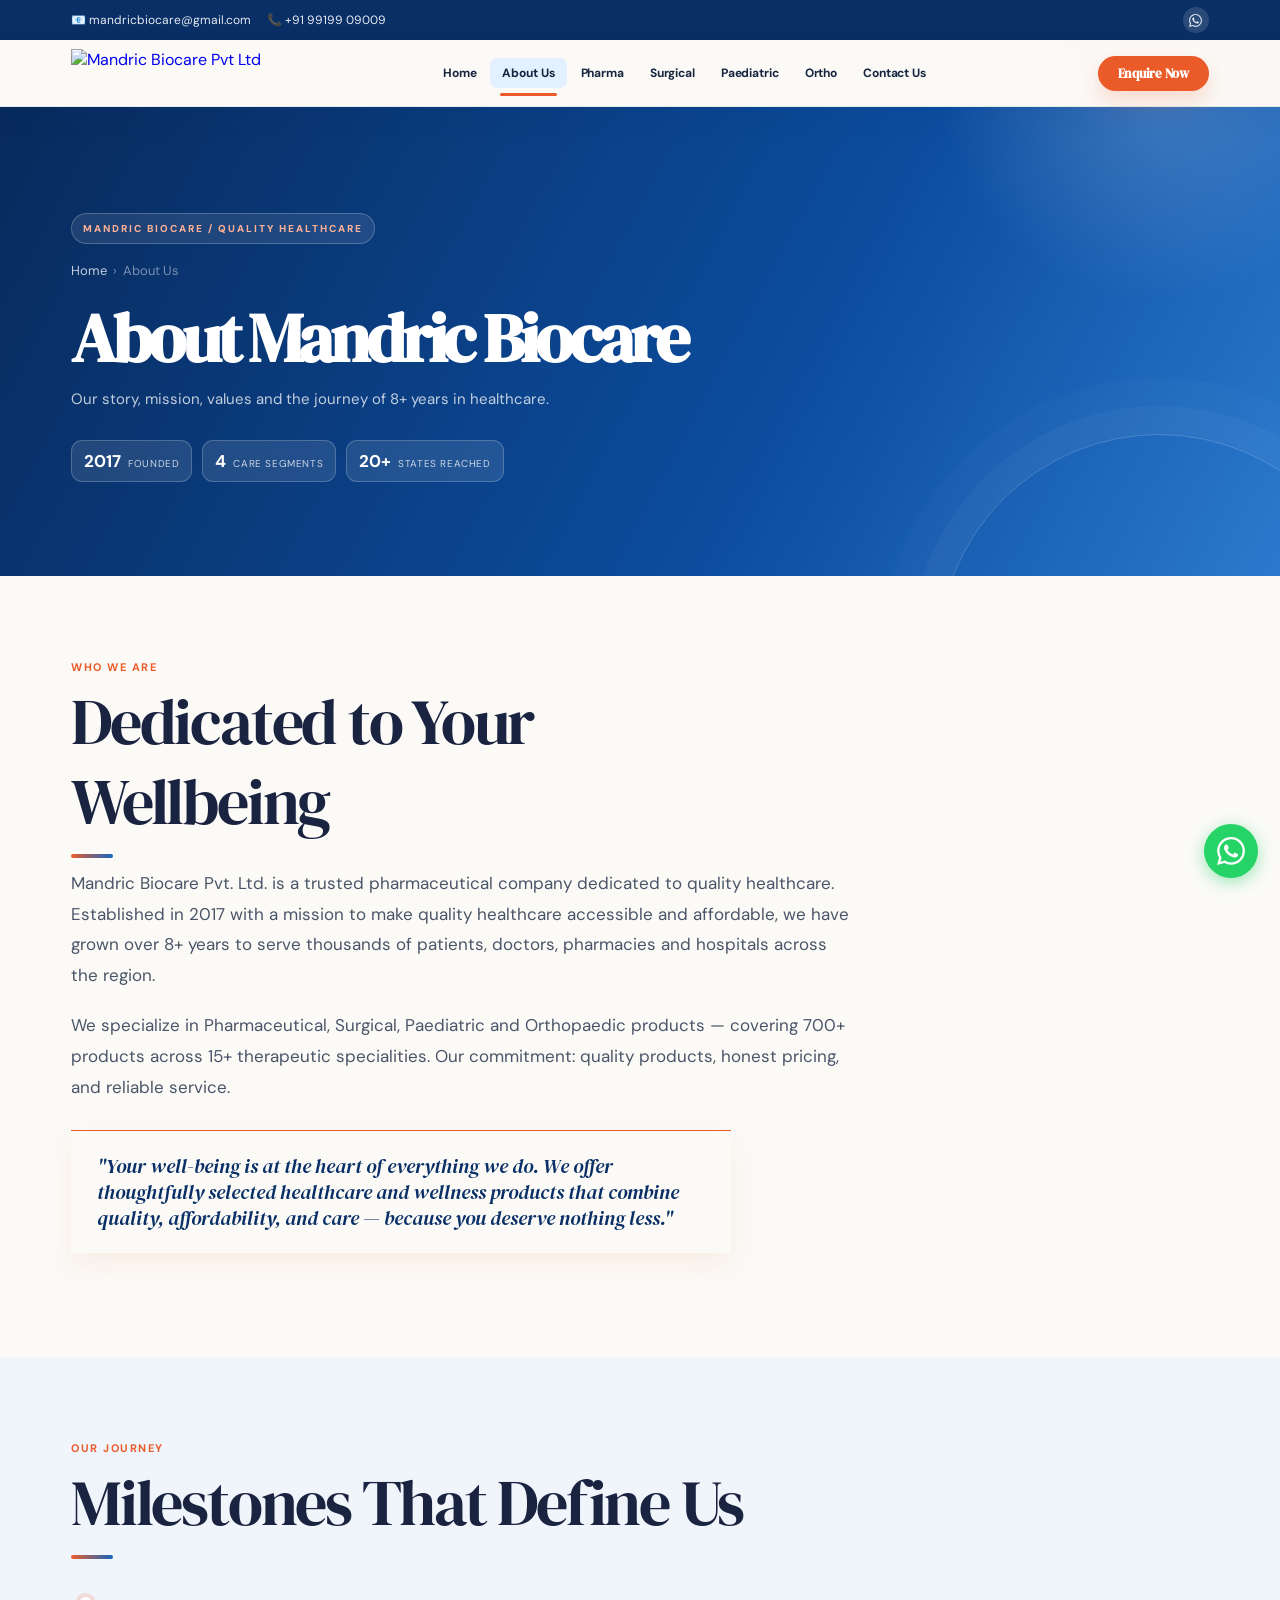
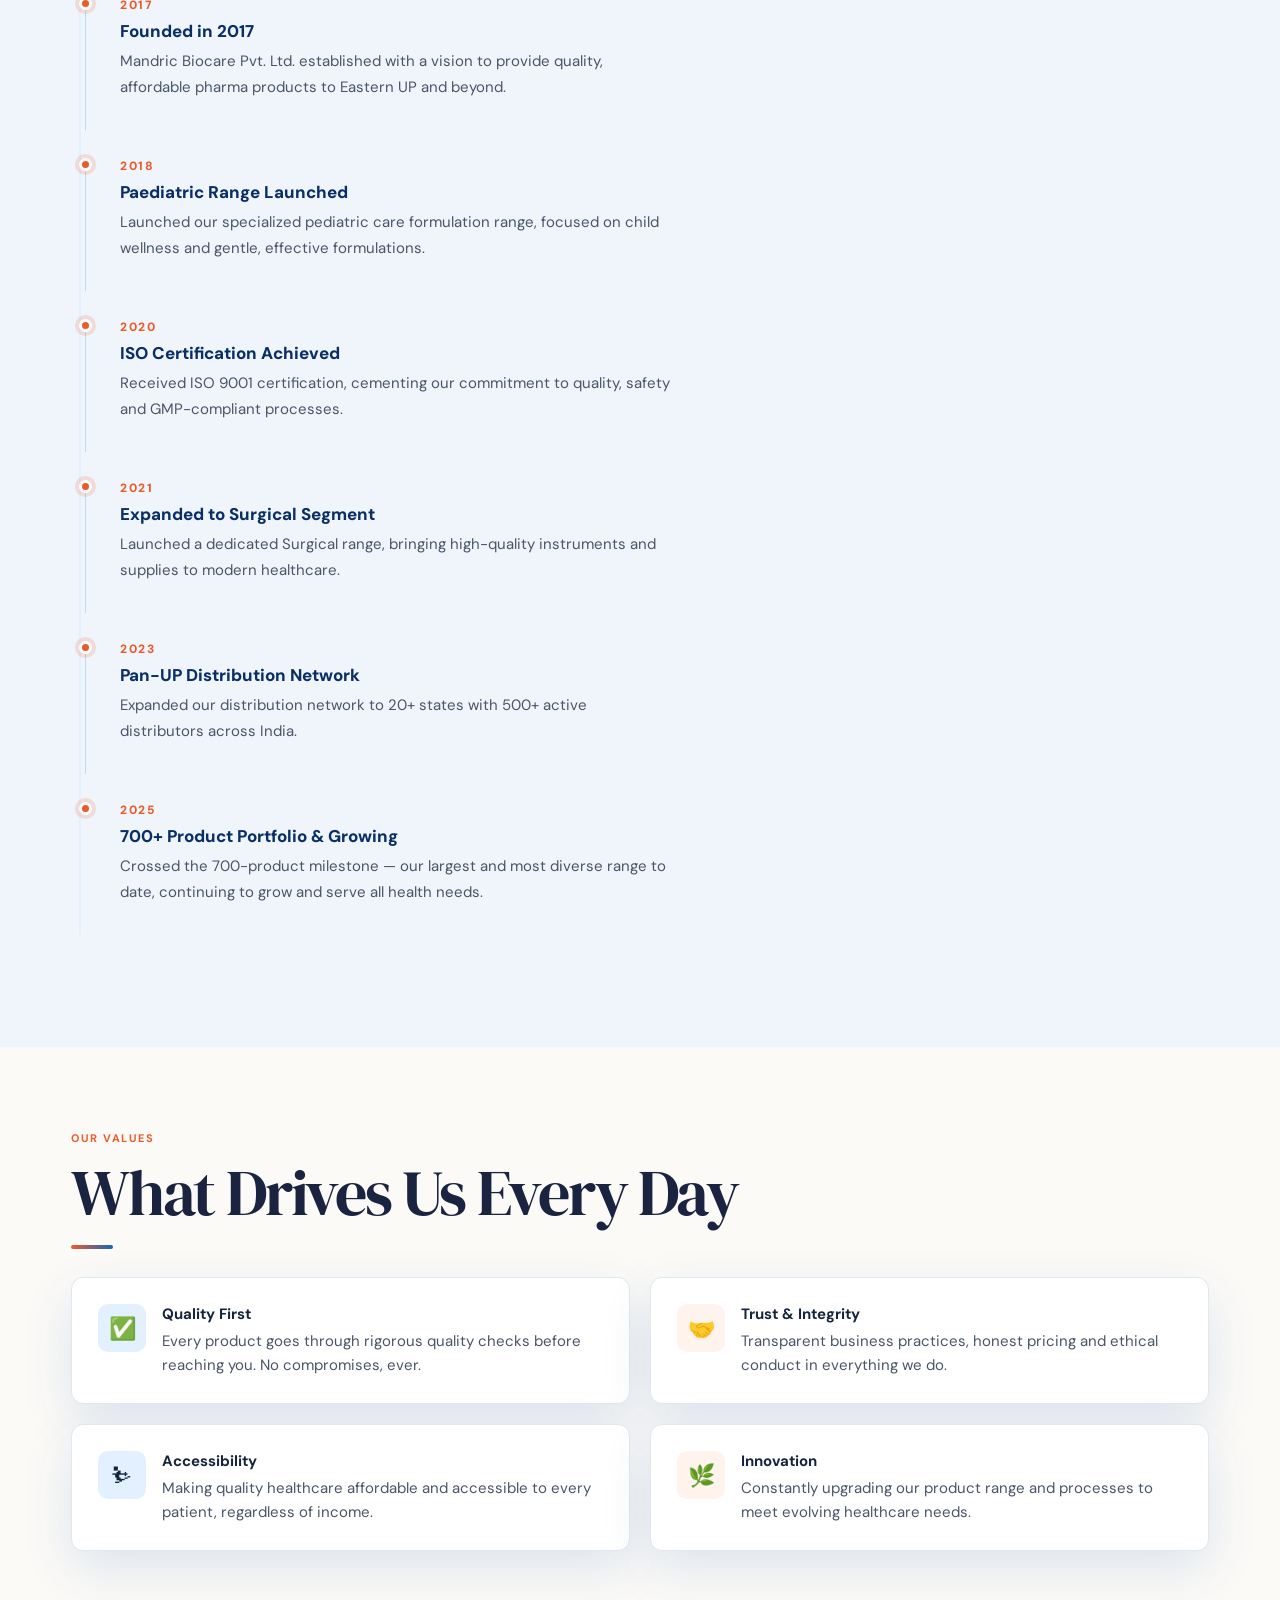
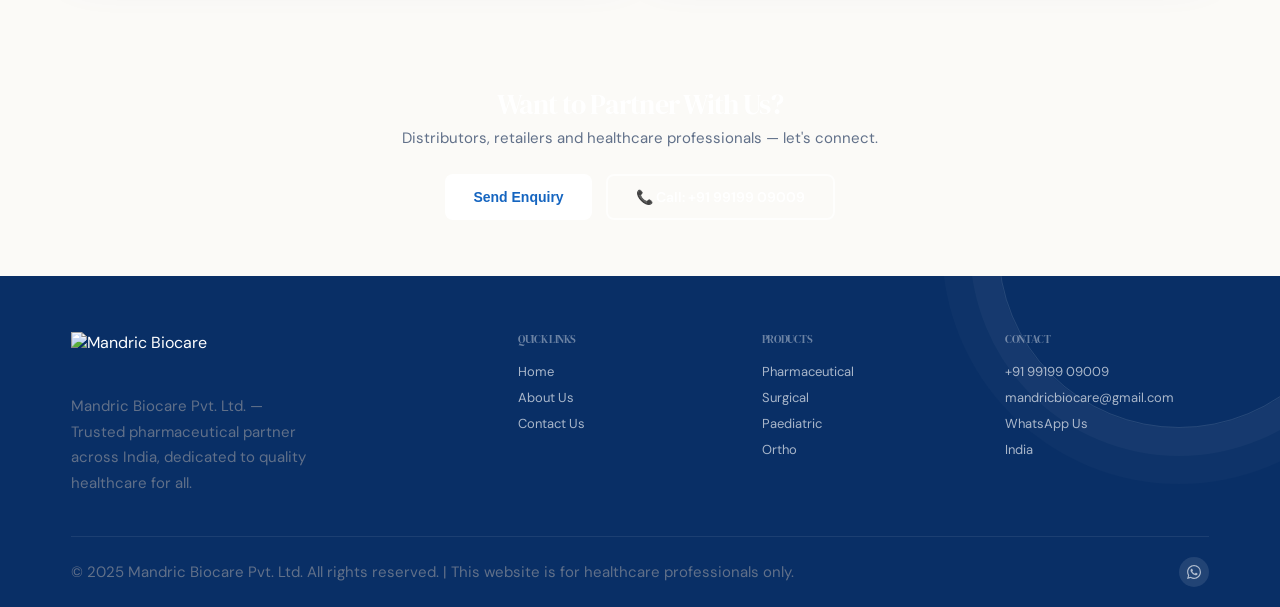
==== about.html @ 24db76cc "Make marquee loop infinitely" ====
<!DOCTYPE html>

<html lang="en">
<head>
<meta charset="utf-8"/>
<meta content="width=device-width, initial-scale=1" name="viewport"/>
<meta content="About Mandric Biocare Pvt. Ltd. - Our story, mission, values and 8+ years of healthcare excellence across India." name="description"/>
<meta content="Mandric Biocare, Mandric Biocare Pvt. Ltd., pharmaceutical company India, WHO-GMP certified pharma, surgical instruments, pediatric medicines, orthopedics products, healthcare products India, wholesale medicines, ISO certified pharma" name="keywords"/>
<meta content="index, follow" name="robots"/>
<link href="https://devzenith04.github.io/MANDRIC-BIOCARE/about.html" rel="canonical"/>
<!-- Open Graph / Facebook -->
<meta content="website" property="og:type"/>
<meta content="https://devzenith04.github.io/MANDRIC-BIOCARE/about.html" property="og:url"/>
<meta content="About Us | Mandric Biocare Pvt. Ltd." property="og:title"/>
<meta content="About Mandric Biocare Pvt. Ltd. - Our story, mission, values and 8+ years of healthcare excellence across India." property="og:description"/>
<meta content="https://devzenith04.github.io/MANDRIC-BIOCARE/logo.png" property="og:image"/>
<!-- Twitter -->
<meta content="summary_large_image" property="twitter:card"/>
<meta content="https://devzenith04.github.io/MANDRIC-BIOCARE/about.html" property="twitter:url"/>
<meta content="About Us | Mandric Biocare Pvt. Ltd." property="twitter:title"/>
<meta content="About Mandric Biocare Pvt. Ltd. - Our story, mission, values and 8+ years of healthcare excellence across India." property="twitter:description"/>
<meta content="https://devzenith04.github.io/MANDRIC-BIOCARE/logo.png" property="twitter:image"/>
<title>About Us | Mandric Biocare Pvt. Ltd.</title>
<link href="https://fonts.googleapis.com" rel="preconnect"/>
<link href="https://fonts.googleapis.com/css2?family=DM+Sans:wght@400;500;600;700&amp;family=DM+Serif+Display&amp;display=swap" rel="stylesheet"/>
<link href="styles.css?v=marquee-infinite-v5" rel="stylesheet"/>
</head>
<body class="premium-page page-about visual-language-v3"><div aria-hidden="true" class="visual-ambient"></div>
<!-- WhatsApp Float -->
<a aria-label="WhatsApp" class="whatsapp-btn" href="https://wa.me/919919909009" target="_blank">
<svg viewbox="0 0 24 24">
<path d="M17.472 14.382c-.297-.149-1.758-.867-2.03-.967-.273-.099-.471-.148-.67.15-.197.297-.767.966-.94 1.164-.173.199-.347.223-.644.075-.297-.15-1.255-.463-2.39-1.475-.883-.788-1.48-1.761-1.653-2.059-.173-.297-.018-.458.13-.606.134-.133.298-.347.446-.52.149-.174.198-.298.298-.497.099-.198.05-.371-.025-.52-.075-.149-.669-1.612-.916-2.207-.242-.579-.487-.5-.669-.51-.173-.008-.371-.01-.57-.01-.198 0-.52.074-.792.372-.272.297-1.04 1.016-1.04 2.479 0 1.462 1.065 2.875 1.213 3.074.149.198 2.096 3.2 5.077 4.487.709.306 1.262.489 1.694.625.712.227 1.36.195 1.871.118.571-.085 1.758-.719 2.006-1.413.248-.694.248-1.289.173-1.413-.074-.124-.272-.198-.57-.347m-5.421 7.403h-.004a9.87 9.87 0 01-5.031-1.378l-.361-.214-3.741.982.998-3.648-.235-.374a9.86 9.86 0 01-1.51-5.26c.001-5.45 4.436-9.884 9.888-9.884 2.64 0 5.122 1.03 6.988 2.898a9.825 9.825 0 012.893 6.994c-.003 5.45-4.437 9.884-9.885 9.884m8.413-18.297A11.815 11.815 0 0012.05 0C5.495 0 .16 5.335.157 11.892c0 2.096.547 4.142 1.588 5.945L.057 24l6.305-1.654a11.882 11.882 0 005.683 1.448h.005c6.554 0 11.89-5.335 11.893-11.893a11.821 11.821 0 00-3.48-8.413z"></path>
</svg>
</a>
<!-- MODAL -->
<div aria-describedby="modalDescription" aria-labelledby="modalTitle" aria-modal="true" class="modal-overlay" id="enquiryModal" role="dialog">
<div class="modal modal-v4">
<button aria-label="Close product enquiry" class="modal-close" onclick="closeModal()" type="button">✕</button>
<div class="modal-split">
<section aria-label="Product preview" class="modal-showcase">
<div class="modal-showcase-top"><span>MANDRIC BIOCARE</span></div>
<div class="modal-showcase-art"><div class="showcase-grid"></div><div class="modal-showcase-image" id="modalShowcaseImage"></div></div>
<div class="modal-showcase-bottom"><span class="showcase-kicker">QUALITY HEALTHCARE</span><h3 id="modalShowcaseTitle">Product enquiry</h3><p id="modalShowcaseCategory">Start with a product and let’s find the right next step together.</p><div class="showcase-signature"><span>Mandric Biocare Pvt. Ltd.</span><span>Est. 2017</span></div></div>
</section>
<section class="modal-panel">
<div class="modal-panel-head"><span class="modal-panel-kicker">PRODUCT ENQUIRY</span><h2 id="modalTitle">Let’s talk about better care.</h2><p id="modalDescription">Share a few details and our team will help you with availability, supply, and the next step.</p></div>
<div id="modalBadge"></div>
<div id="enquiryForm">
<div class="form-row">
<div class="form-group"><label>Full Name *</label><input id="eq-name" placeholder="Your name" type="text"/></div>
<div class="form-group"><label>Phone *</label><input id="eq-phone" placeholder="+91 99199 09009" type="tel"/></div>
</div>
<div class="form-group"><label>Email</label><input id="eq-email" placeholder="you@email.com" type="email"/></div>
<div class="form-group"><label>Enquiry Type *</label>
<select id="eq-type">
<option value="">-- Select type --</option>
<option>Retailer</option><option>Wholesaler</option><option>Doctor</option>
<option>Hospital / Clinic</option><option>Customer</option><option>Distributor</option><option>Other</option>
</select>
</div>
<div class="form-group"><label>Message</label><textarea id="eq-msg" placeholder="Tell us about your requirement..."></textarea></div>
<button class="btn btn-blue" onclick="submitEnquiry()" style="width:100%;justify-content:center;padding:13px;">Send Enquiry →</button>
</div>
<div class="success-msg" id="successMsg">
<div class="si">✅</div>
<h3>Enquiry Sent Successfully!</h3>
<p>Thank you! Our team will contact you within 24 hours.</p>
</div>
</section>
</div>
</div>
</div>
<!-- TOPBAR -->
<div class="topbar">
<div class="container">
<div class="topbar-left">
<span>📧 <a href="mailto:mandricbiocare@gmail.com">mandricbiocare@gmail.com</a></span>
<span>📞 <a href="tel:+919919909009">+91 99199 09009</a></span>
</div>
<div class="topbar-right">
<a aria-label="WhatsApp" class="social-btn" href="https://wa.me/919919909009" target="_blank">
<svg viewbox="0 0 24 24">
<path d="M17.472 14.382c-.297-.149-1.758-.867-2.03-.967-.273-.099-.471-.148-.67.15-.197.297-.767.966-.94 1.164-.173.199-.347.223-.644.075-.297-.15-1.255-.463-2.39-1.475-.883-.788-1.48-1.761-1.653-2.059-.173-.297-.018-.458.13-.606.134-.133.298-.347.446-.52.149-.174.198-.298.298-.497.099-.198.05-.371-.025-.52-.075-.149-.669-1.612-.916-2.207-.242-.579-.487-.5-.669-.51-.173-.008-.371-.01-.57-.01-.198 0-.52.074-.792.372-.272.297-1.04 1.016-1.04 2.479 0 1.462 1.065 2.875 1.213 3.074.149.198 2.096 3.2 5.077 4.487.709.306 1.262.489 1.694.625.712.227 1.36.195 1.871.118.571-.085 1.758-.719 2.006-1.413.248-.694.248-1.289.173-1.413-.074-.124-.272-.198-.57-.347m-5.421 7.403h-.004a9.87 9.87 0 01-5.031-1.378l-.361-.214-3.741.982.998-3.648-.235-.374a9.86 9.86 0 01-1.51-5.26c.001-5.45 4.436-9.884 9.888-9.884 2.64 0 5.122 1.03 6.988 2.898a9.825 9.825 0 012.893 6.994c-.003 5.45-4.437 9.884-9.885 9.884m8.413-18.297A11.815 11.815 0 0012.05 0C5.495 0 .16 5.335.157 11.892c0 2.096.547 4.142 1.588 5.945L.057 24l6.305-1.654a11.882 11.882 0 005.683 1.448h.005c6.554 0 11.89-5.335 11.893-11.893a11.821 11.821 0 00-3.48-8.413z"></path>
</svg>
</a>
</div>
</div>
</div>
<!-- NAV -->
<nav>
<div class="container">
<div class="nav-inner">
<a class="logo-wrap" href="index.html">
<img alt="Mandric Biocare Pvt Ltd" decoding="async" fetchpriority="high" height="66" id="logo-img" loading="eager" src="logo.png" style="background:transparent;" width="200"/>
</a>
<div class="nav-links">
<a href="index.html">Home</a>
<a class="active" href="about.html">About Us</a>
<a href="pharma.html">Pharma</a>
<a href="surgical.html">Surgical</a>
<a href="paediatric.html">Paediatric</a>
<a href="ortho.html">Ortho</a>
<a href="contact.html">Contact Us</a>
</div>
<button class="nav-enquire" onclick="openModal('General Enquiry')">Enquire Now</button>
<button aria-label="Menu" class="hamburger" id="hamburger" onclick="toggleMenu()">
<span></span><span></span><span></span>
</button>
</div>
</div>
<div class="mobile-menu" id="mobileMenu">
<a href="index.html">🏠 Home</a>
<a class="active" href="about.html">🏢 About Us</a>
<a href="pharma.html">💊 Pharma</a>
<a href="surgical.html">🩹 Surgical</a>
<a href="paediatric.html">👶 Paediatric</a>
<a href="ortho.html">🦵 Ortho</a>
<a href="contact.html">📞 Contact Us</a>
<button class="mobile-enquire" onclick="openModal('General Enquiry');toggleMenu()">Enquire Now →</button>
</div>
</nav>
<!-- ========== ABOUT PAGE CONTENT ========== -->
<section class="product-page-hero premium-page-hero">
<div class="container"><div class="page-hero-kicker">MANDRIC BIOCARE  /  QUALITY HEALTHCARE</div>
<div class="breadcrumb"><a href="index.html">Home</a><span>›</span><span>About Us</span></div>
<h1>About Mandric Biocare</h1>
<p>Our story, mission, values and the journey of 8+ years in healthcare.</p>
<div class="page-hero-facts"><span><strong>2017</strong><small>Founded</small></span><span><strong>4</strong><small>Care segments</small></span><span><strong>20+</strong><small>States reached</small></span></div></div>
</section>
<section class="about-page-section premium-content-section">
<div class="container">
<div class="sec-label">Who We Are</div>
<div class="sec-title">Dedicated to Your Wellbeing</div>
<p style="font-size:15px;color:var(--text2);line-height:1.8;max-width:780px;margin-bottom:20px;">Mandric Biocare
        Pvt. Ltd. is a trusted pharmaceutical company dedicated to quality healthcare. Established in 2017 with a
        mission to make quality healthcare accessible and affordable, we have grown over 8+ years to serve thousands of
        patients, doctors, pharmacies and hospitals across the region.</p>
<p style="font-size:15px;color:var(--text2);line-height:1.8;max-width:780px;margin-bottom:20px;">We specialize in
        Pharmaceutical, Surgical, Paediatric and Orthopaedic products — covering 700+ products across 15+ therapeutic
        specialities. Our commitment: quality products, honest pricing, and reliable service.</p>
<div class="quote-block" style="max-width:660px;">"Your well-being is at the heart of everything we do. We offer thoughtfully selected healthcare and wellness products that combine quality, affordability, and care — because you deserve nothing less."</div>
</div>
</section>
<section class="about-page-section alt premium-content-section">
<div class="container">
<div class="sec-label">Our Journey</div>
<div class="sec-title">Milestones That Define Us</div>
<div style="max-width:600px;margin-top:32px;">
<div class="timeline">
<div class="timeline-item">
<div class="timeline-dot"></div>
<div class="timeline-year">2017</div>
<div class="timeline-title">Founded in 2017</div>
<div class="timeline-desc">Mandric Biocare Pvt. Ltd. established with a vision to provide quality,
              affordable pharma products to Eastern UP and beyond.</div>
</div>
<div class="timeline-item">
<div class="timeline-dot"></div>
<div class="timeline-year">2018</div>
<div class="timeline-title">Paediatric Range Launched</div>
<div class="timeline-desc">Launched our specialized pediatric care formulation range, focused on child wellness and gentle, effective formulations.</div>
        </div>
<div class="timeline-item">
<div class="timeline-dot"></div>
<div class="timeline-year">2020</div>
<div class="timeline-title">ISO Certification Achieved</div>
<div class="timeline-desc">Received ISO 9001 certification, cementing our commitment to quality, safety and
              GMP-compliant processes.</div>
</div>
<div class="timeline-item">
<div class="timeline-dot"></div>
<div class="timeline-year">2021</div>
<div class="timeline-title">Expanded to Surgical Segment</div>
<div class="timeline-desc">Launched a dedicated Surgical range, bringing high-quality instruments and supplies to modern healthcare.</div>

</div>
<div class="timeline-item">
<div class="timeline-dot"></div>
<div class="timeline-year">2023</div>
<div class="timeline-title">Pan-UP Distribution Network</div>
<div class="timeline-desc">Expanded our distribution network to 20+ states with 500+ active distributors
              across India.</div>
</div>
<div class="timeline-item">
<div class="timeline-dot"></div>
<div class="timeline-year">2025</div>
<div class="timeline-title">700+ Product Portfolio &amp; Growing</div>
<div class="timeline-desc">Crossed the 700-product milestone — our largest and most diverse range to date,
              continuing to grow and serve all health needs.</div>
</div>
</div>
</div>
</div>
</section>
<section class="about-page-section premium-content-section">
<div class="container">
<div class="sec-label">Our Values</div>
<div class="sec-title">What Drives Us Every Day</div>
<div class="str-grid" style="margin-top:28px;">
<div class="str-card">
<div class="str-icon blue">✅</div>
<div>
<div class="str-title">Quality First</div>
<div class="str-desc">Every product goes through rigorous quality checks before reaching you. No
              compromises, ever.</div>
</div>
</div>
<div class="str-card">
<div class="str-icon orange">🤝</div>
<div>
<div class="str-title">Trust &amp; Integrity</div>
<div class="str-desc">Transparent business practices, honest pricing and ethical conduct in everything we
              do.</div>
</div>
</div>
<div class="str-card">
<div class="str-icon blue">⛷</div>
<div>
<div class="str-title">Accessibility</div>
<div class="str-desc">Making quality healthcare affordable and accessible to every patient, regardless of
              income.</div>
</div>
</div>
<div class="str-card">
<div class="str-icon orange">🌿</div>
<div>
<div class="str-title">Innovation</div>
<div class="str-desc">Constantly upgrading our product range and processes to meet evolving healthcare
              needs.</div>
</div>
</div>
</div>
</div>
</section>
<div class="enquiry-cta">
<div class="container">
<h2>Want to Partner With Us?</h2>
<p>Distributors, retailers and healthcare professionals — let's connect.</p>
<div class="enquiry-cta-btns">
<button class="btn-white" onclick="openModal('Partnership Enquiry')">Send Enquiry</button>
<a class="btn-white-outline" href="tel:+919919909009">📞 Call: +91 99199 09009</a>
</div>
</div>
</div>
<!-- FOOTER -->
<footer>
<div class="container">
<div class="footer-grid">
<div class="footer-brand">
<div class="logo-wrap"><img alt="Mandric Biocare" decoding="async" fetchpriority="low" id="logo-footer" loading="lazy" src="logo.png"/></div>
<p>Mandric Biocare Pvt. Ltd. — Trusted pharmaceutical partner across India, dedicated to quality
            healthcare for all.</p>
</div>
<div class="footer-col">
<h4>Quick Links</h4><a href="index.html">Home</a><a href="about.html">About Us</a><a href="contact.html">Contact Us</a>
</div>
<div class="footer-col">
<h4>Products</h4><a href="pharma.html">Pharmaceutical</a><a href="surgical.html">Surgical</a><a href="paediatric.html">Paediatric</a><a href="ortho.html">Ortho</a>
</div>
<div class="footer-col">
<h4>Contact</h4><a href="tel:+919919909009">+91 99199 09009</a><a href="mailto:mandricbiocare@gmail.com">mandricbiocare@gmail.com</a><a href="https://wa.me/919919909009" target="_blank">WhatsApp Us</a><a>India</a>
</div>
</div>
<div class="footer-bottom">
<p>© 2025 Mandric Biocare Pvt. Ltd. All rights reserved. | This website is for healthcare professionals
          only.</p>
<div class="footer-socials"><a aria-label="WhatsApp" class="fs" href="https://wa.me/919919909009" target="_blank"><svg viewbox="0 0 24 24">
<path d="M17.472 14.382c-.297-.149-1.758-.867-2.03-.967-.273-.099-.471-.148-.67.15-.197.297-.767.966-.94 1.164-.173.199-.347.223-.644.075-.297-.15-1.255-.463-2.39-1.475-.883-.788-1.48-1.761-1.653-2.059-.173-.297-.018-.458.13-.606.134-.133.298-.347.446-.52.149-.174.198-.298.298-.497.099-.198.05-.371-.025-.52-.075-.149-.669-1.612-.916-2.207-.242-.579-.487-.5-.669-.51-.173-.008-.371-.01-.57-.01-.198 0-.52.074-.792.372-.272.297-1.04 1.016-1.04 2.479 0 1.462 1.065 2.875 1.213 3.074.149.198 2.096 3.2 5.077 4.487.709.306 1.262.489 1.694.625.712.227 1.36.195 1.871.118.571-.085 1.758-.719 2.006-1.413.248-.694.248-1.289.173-1.413-.074-.124-.272-.198-.57-.347m-5.421 7.403h-.004a9.87 9.87 0 01-5.031-1.378l-.361-.214-3.741.982.998-3.648-.235-.374a9.86 9.86 0 01-1.51-5.26c.001-5.45 4.436-9.884 9.888-9.884 2.64 0 5.122 1.03 6.988 2.898a9.825 9.825 0 012.893 6.994c-.003 5.45-4.437 9.884-9.885 9.884m8.413-18.297A11.815 11.815 0 0012.05 0C5.495 0 .16 5.335.157 11.892c0 2.096.547 4.142 1.588 5.945L.057 24l6.305-1.654a11.882 11.882 0 005.683 1.448h.005c6.554 0 11.89-5.335 11.893-11.893a11.821 11.821 0 00-3.48-8.413z"></path>
</svg></a></div>
</div>
</div>
</footer>
<script src="js/app.js?v=20260823-featured-product"></script>
</body>
</html>
---- styles.css ----
/* === GLOBAL SAFETY === */
* {
  margin: 0;
  padding: 0;
  box-sizing: border-box;
  max-width: 100%;
}

img {
  display: block;
  max-width: 100%;
  height: auto;
  background: transparent;
}

html,
body {
  overflow-x: hidden;
}

html {
  scroll-behavior: smooth;
}

/* === DESIGN TOKENS === */
:root {
  --blue: #1565C0;
  --blue2: #0D47A1;
  --blue-light: #E3F0FF;
  --blue-mid: #90CAF9;
  --orange: #E8450A;
  --orange2: #BF360C;
  --orange-light: #FFF3EE;
  --gray: #F5F7FA;
  --border: #E0E7EF;
  --text: #1A2340;
  --text2: #4A5568;
  --text3: #8A9AB5;
  --white: #fff;
  --shadow: 0 2px 16px rgba(21, 101, 192, .08);
  --shadow2: 0 4px 24px rgba(21, 101, 192, .13);
  --radius: 12px;
  --radius-sm: 8px;
}

body {
  font-family: 'Plus Jakarta Sans', sans-serif;
  color: var(--text);
  background: #fff;
}

body.intro-playing {
  overflow: hidden;
}

body.intro-playing > :not(.video-intro) {
  visibility: hidden;
}

.video-intro {
  position: fixed;
  inset: 0;
  z-index: 5000;
  background: #000;
  display: flex;
  align-items: center;
  justify-content: center;
  opacity: 1;
  visibility: visible;
  transition: opacity .45s ease, visibility .45s ease;
}

.video-intro.closing {
  opacity: 0;
  visibility: hidden;
  pointer-events: none;
}

body:not(.intro-playing) > .video-intro {
  display: none;
}

.video-intro video {
  width: 100%;
  height: 100%;
  object-fit: cover;
  display: block;
  background: #000;
}

.intro-skip {
  position: absolute;
  top: 18px;
  right: 18px;
  z-index: 6000;
  background: rgba(255,255,255,0.12);
  color: #fff;
  border: 1px solid rgba(255,255,255,0.18);
  padding: 8px 12px;
  border-radius: 8px;
  font-weight: 700;
  cursor: pointer;
  backdrop-filter: blur(6px);
}

.intro-skip:hover{background:rgba(255,255,255,0.18)}

/* === FLUID CONTAINER === */
.container {
  width: min(1280px, 92%);
  margin: 0 auto;
  padding: 0 20px;
}

.hidden {
  display: none !important;
}

/* === BADGES & LABELS === */
.badge {
  display: inline-flex;
  align-items: center;
  gap: 5px;
  background: var(--blue-light);
  color: var(--blue2);
  font-size: 11px;
  font-weight: 600;
  padding: 4px 12px;
  border-radius: 20px;
  letter-spacing: .5px;
  text-transform: uppercase;
}

.sec-label {
  font-size: 11px;
  font-weight: 700;
  color: var(--orange);
  letter-spacing: 1.5px;
  text-transform: uppercase;
  margin-bottom: 8px;
}

.sec-title {
  font-size: clamp(1.3rem, 3vw, 1.75rem);
  font-weight: 700;
  color: var(--text);
  margin-bottom: 10px;
  line-height: 1.25;
}

.sec-desc {
  font-size: 15px;
  color: var(--text2);
  line-height: 1.7;
  max-width: 600px;
  margin-bottom: 36px;
}

/* === BUTTONS (44px min tap target) === */
.btn {
  display: inline-flex;
  align-items: center;
  justify-content: center;
  gap: 7px;
  padding: 11px 24px;
  min-height: 44px;
  border-radius: var(--radius-sm);
  font-size: 14px;
  font-weight: 600;
  cursor: pointer;
  border: none;
  text-decoration: none;
  transition: all .2s;
}

.btn-blue {
  background: var(--blue);
  color: #fff;
}

.btn-blue:hover {
  background: var(--blue2);
}

.btn-orange {
  background: var(--orange);
  color: #fff;
}

.btn-orange:hover {
  background: var(--orange2);
}

.btn-outline {
  background: transparent;
  color: var(--blue);
  border: 1.5px solid var(--blue);
}

.btn-outline:hover {
  background: var(--blue-light);
}

.btn-sm {
  padding: 8px 16px;
  font-size: 13px;
  min-height: 36px;
}

/* TOPBAR */
.topbar {
  background: var(--blue2);
  color: #fff;
  padding: 7px 0;
  font-size: 12px;
}

.topbar .container {
  display: flex;
  justify-content: space-between;
  align-items: center;
  flex-wrap: wrap;
  gap: 6px;
}

.topbar a {
  color: #fff;
  text-decoration: none;
  opacity: .9;
}

.topbar a:hover {
  opacity: 1;
}

.topbar-left {
  display: flex;
  gap: 16px;
  align-items: center;
  flex-wrap: wrap;
}

.topbar-right {
  display: flex;
  gap: 10px;
  align-items: center;
}

.social-btn {
  width: 26px;
  height: 26px;
  border-radius: 50%;
  background: rgba(255, 255, 255, .15);
  display: flex;
  align-items: center;
  justify-content: center;
  cursor: pointer;
  transition: background .2s;
  text-decoration: none;
}

.social-btn:hover {
  background: rgba(255, 255, 255, .3);
}

.social-btn svg {
  width: 13px;
  height: 13px;
  fill: #fff;
}

/* NAV */
nav {
  background: #fff;
  border-bottom: 1.5px solid var(--border);
  position: sticky;
  top: 0;
  z-index: 200;
  box-shadow: var(--shadow);
}

.nav-inner {
  display: flex;
  justify-content: space-between;
  align-items: center;
  height: 66px;
}

.logo-wrap {
  display: flex;
  align-items: center;
  cursor: pointer;
  text-decoration: none;
  background: transparent;
}

.logo-wrap img {
  height: 48px;
  object-fit: contain;
  background: transparent;
}

.nav-links {
  display: flex;
  gap: 2px;
  align-items: center;
}

.nav-links a {
  font-size: 13px;
  font-weight: 500;
  color: var(--text2);
  text-decoration: none;
  padding: 7px 12px;
  border-radius: 7px;
  transition: all .2s;
  cursor: pointer;
  white-space: nowrap;
}

.nav-links a:hover,
.nav-links a.active {
  color: var(--blue);
  background: var(--blue-light);
}

.nav-enquire {
  background: var(--orange);
  color: #fff;
  padding: 9px 20px;
  border-radius: 7px;
  font-size: 13px;
  font-weight: 600;
  border: none;
  cursor: pointer;
  transition: background .2s;
}

.nav-enquire:hover {
  background: var(--orange2);
}

.hamburger {
  display: none;
  flex-direction: column;
  gap: 5px;
  cursor: pointer;
  padding: 6px;
  border: none;
  background: none;
}

.hamburger span {
  display: block;
  width: 22px;
  height: 2px;
  background: var(--text);
  border-radius: 2px;
  transition: all .3s;
}

.hamburger.open span:nth-child(1) {
  transform: translateY(7px) rotate(45deg);
}

.hamburger.open span:nth-child(2) {
  opacity: 0;
}

.hamburger.open span:nth-child(3) {
  transform: translateY(-7px) rotate(-45deg);
}

.mobile-menu {
  display: none;
  background: #fff;
  border-top: 1px solid var(--border);
  padding: 12px 20px 20px;
}

.mobile-menu.open {
  display: block;
}

.mobile-menu a {
  display: block;
  font-size: 14px;
  font-weight: 500;
  color: var(--text);
  padding: 11px 0;
  border-bottom: 1px solid var(--border);
  text-decoration: none;
  cursor: pointer;
}

.mobile-menu a:hover,
.mobile-menu a.active {
  color: var(--blue);
}

.mobile-enquire {
  display: block;
  margin-top: 14px;
  text-align: center;
  background: var(--orange);
  color: #fff;
  padding: 12px;
  border-radius: 8px;
  font-weight: 600;
  font-size: 14px;
  cursor: pointer;
  border: none;
  width: 100%;
}

/* HERO SLIDER */
.hero-slider {
  position: relative;
  width: 100%;
  min-height: 600px;
  height: 90svh;
  max-height: 900px;
  overflow: hidden;
}

.slider-track {
  position: absolute;
  inset: 0;
}

.slide {
  position: absolute;
  inset: 0;
  opacity: 0;
  transition: opacity 0.9s ease;
  z-index: 0;
}

.slide.active {
  opacity: 1;
  z-index: 1;
}

.slide-bg {
  position: absolute;
  inset: 0;
  background-size: cover;
  background-position: center;
  transform: scale(1.06);
  transition: transform 7s ease;
  will-change: transform;
}

.slide.active .slide-bg {
  transform: scale(1);
}

.slide-overlay {
  position: absolute;
  inset: 0;
}

.slider-content {
  position: absolute;
  inset: 0;
  z-index: 10;
  display: flex;
  align-items: center;
}

.slider-title {
  font-size: clamp(1.5rem, 4vw, 3rem);
  font-weight: 800;
  line-height: 1.2;
  color: #fff;
  margin-bottom: 16px;
}

.hl-blue {
  color: #90CAF9;
}

.hl-orange {
  color: #FFB74D;
}

.slider-sub {
  font-size: clamp(13px, 2vw, 15px);
  color: rgba(255, 255, 255, 0.88);
  line-height: 1.75;
  margin-bottom: 28px;
  max-width: 500px;
}

.hero-text-col .hero-eyebrow {
  margin-bottom: 16px;
}

.slider-arrow {
  position: absolute;
  top: 50%;
  transform: translateY(-50%);
  z-index: 20;
  background: rgba(255, 255, 255, 0.15);
  color: #fff;
  border: 2px solid rgba(255, 255, 255, 0.4);
  border-radius: 50%;
  width: 52px;
  height: 52px;
  font-size: 28px;
  cursor: pointer;
  display: flex;
  align-items: center;
  justify-content: center;
  transition: all .25s;
  backdrop-filter: blur(4px);
  line-height: 1;
}

.slider-arrow:hover {
  background: rgba(255, 255, 255, 0.3);
  border-color: #fff;
}

.slider-prev {
  left: 20px;
}

.slider-next {
  right: 20px;
}

.slider-dots {
  position: absolute;
  bottom: 28px;
  left: 50%;
  transform: translateX(-50%);
  z-index: 20;
  display: flex;
  gap: 10px;
}

.sdot {
  width: 10px;
  height: 10px;
  border-radius: 50%;
  background: rgba(255, 255, 255, 0.45);
  cursor: pointer;
  transition: all .3s;
  border: 2px solid rgba(255, 255, 255, 0.5);
}

.sdot.active {
  background: #fff;
  width: 28px;
  border-radius: 5px;
}

/* HERO (legacy gradient fallback) */
.hero {
  background: linear-gradient(135deg, #EAF2FF 0%, #F5F9FF 60%, #FFF3EE 100%);
  padding: 64px 0 56px;
}

.hero-photo {
  background: none;
  padding: 80px 0 70px;
  position: relative;
  overflow: hidden;
}

.hero-photo-bg {
  position: absolute;
  inset: 0;
  background-size: cover;
  background-position: center;
}

.hero-photo-overlay {
  position: absolute;
  inset: 0;
  background: linear-gradient(135deg, rgba(13, 71, 161, 0.82) 0%, rgba(21, 101, 192, 0.75) 50%, rgba(13, 71, 161, 0.70) 100%);
}

.hero-inner {
  display: grid;
  grid-template-columns: 1fr 1fr;
  gap: 48px;
  align-items: center;
}

.hero h1 {
  font-size: 40px;
  font-weight: 800;
  line-height: 1.2;
  color: var(--text);
  margin-bottom: 16px;
}

.hero h1 span {
  color: var(--blue);
}

.hero h1 em {
  color: var(--orange);
  font-style: normal;
}

.hero-eyebrow {
  margin-bottom: 16px;
}

.hero p {
  font-size: 15px;
  color: var(--text2);
  line-height: 1.75;
  margin-bottom: 28px;
}

.hero-btns {
  display: flex;
  gap: 12px;
  flex-wrap: wrap;
}

.hero-stats {
  display: grid;
  grid-template-columns: 1fr 1fr;
  gap: 14px;
}

.hero-stat {
  background: #fff;
  border: 1px solid var(--border);
  border-radius: var(--radius);
  padding: 20px 18px;
  text-align: center;
  box-shadow: var(--shadow);
}

.hero-stat .n {
  font-size: 28px;
  font-weight: 800;
  color: var(--blue);
}

.hero-stat .n.orange {
  color: var(--orange);
}

.hero-stat .l {
  font-size: 12px;
  color: var(--text2);
  margin-top: 3px;
  font-weight: 500;
}

.hero-stat .ico {
  font-size: 22px;
  margin-bottom: 6px;
}

.badge-light {
  background: rgba(255, 255, 255, 0.2);
  color: #fff;
  border: 1px solid rgba(255, 255, 255, 0.35);
  backdrop-filter: blur(4px);
}

.btn-outline-light {
  background: transparent;
  color: #fff;
  border: 2px solid rgba(255, 255, 255, 0.75);
  padding: 11px 24px;
  border-radius: var(--radius-sm);
  font-size: 14px;
  font-weight: 600;
  cursor: pointer;
  transition: all .2s;
}

.btn-outline-light:hover {
  background: rgba(255, 255, 255, 0.15);
  border-color: #fff;
}

/* PRESENCE */
.presence {
  background: var(--blue2);
  padding: 36px 0;
}

.presence-grid {
  display: grid;
  grid-template-columns: repeat(5, 1fr);
  gap: 0;
}

.pres-item {
  text-align: center;
  padding: 16px 12px;
  border-right: 1px solid rgba(255, 255, 255, .15);
}

.pres-item:last-child {
  border: none;
}

.pres-item .pn {
  font-size: 26px;
  font-weight: 800;
  color: #fff;
}

.pres-item .pl {
  font-size: 11px;
  color: rgba(255, 255, 255, .7);
  margin-top: 4px;
  font-weight: 500;
  text-transform: uppercase;
  letter-spacing: .5px;
}

/* ABOUT */
.about {
  padding: 72px 0;
  position: relative;
  overflow: hidden;
}

.about.has-bg {
  background: none;
}

.about-bg {
  position: absolute;
  inset: 0;
  background-image: url('./bg-about.webp');
  background-size: cover;
  background-position: center;
  background-attachment: fixed;
  opacity: 0.08;
  z-index: 0;
}

.about>.container {
  position: relative;
  z-index: 1;
}

.about-inner {
  display: grid;
  grid-template-columns: 1fr 1fr;
  gap: 52px;
  align-items: center;
}

.about-img-box {
  background: linear-gradient(135deg, var(--blue-light), #dbeafe);
  border-radius: 20px;
  aspect-ratio: 16/10;
  height: auto;
  min-height: 220px;
  display: flex;
  align-items: center;
  justify-content: center;
  overflow: hidden;
}

.about-visual {
  position: relative;
}

.about-badge-float {
  position: absolute;
  bottom: -18px;
  right: -10px;
  background: #fff;
  border-radius: var(--radius);
  padding: 14px 18px;
  box-shadow: var(--shadow2);
  border: 1px solid var(--border);
}

.about-badge-float .ab-n {
  font-size: 22px;
  font-weight: 800;
  color: var(--orange);
}

.about-badge-float .ab-l {
  font-size: 11px;
  color: var(--text2);
  font-weight: 500;
}

.quote-block {
  border-left: 3px solid var(--blue);
  padding: 12px 18px;
  background: var(--blue-light);
  border-radius: 0 var(--radius-sm) var(--radius-sm) 0;
  margin: 20px 0;
  font-size: 14px;
  color: var(--text2);
  font-style: italic;
  line-height: 1.7;
}

.about-features {
  display: grid;
  grid-template-columns: 1fr 1fr;
  gap: 12px;
  margin-top: 24px;
}

.ab-feat {
  display: flex;
  gap: 10px;
  align-items: flex-start;
  background: var(--gray);
  border-radius: var(--radius-sm);
  padding: 12px;
}

.ab-feat .feat-icon {
  width: 34px;
  height: 34px;
  background: var(--blue-light);
  border-radius: 7px;
  display: flex;
  align-items: center;
  justify-content: center;
  flex-shrink: 0;
  font-size: 16px;
}

.ab-feat .feat-t {
  font-size: 12px;
  font-weight: 600;
  color: var(--text);
  margin-bottom: 2px;
}

.ab-feat .feat-d {
  font-size: 11px;
  color: var(--text2);
}

/* SEGMENTS */
.segments {
  padding: 72px 0;
  background: var(--gray);
}

.seg-grid {
  display: grid;
  grid-template-columns: repeat(auto-fit, minmax(280px, 1fr));
  gap: 22px;
}

.seg-card {
  background: #fff;
  border: 1px solid var(--border);
  border-radius: 16px;
  overflow: hidden;
  cursor: pointer;
  transition: all .25s;
  box-shadow: var(--shadow);
}

.seg-card:hover {
  transform: translateY(-4px);
  box-shadow: var(--shadow2);
  border-color: var(--blue-mid);
}

.seg-card-header {
  height: 130px;
  display: flex;
  align-items: center;
  justify-content: center;
  font-size: 52px;
}

.seg-card-header.pharma {
  background: linear-gradient(135deg, #E3F0FF, #BBDEFB);
}

.seg-card-header.ayur {
  background: linear-gradient(135deg, #E8F5E9, #C8E6C9);
}

.seg-card-header.nutri {
  background: linear-gradient(135deg, #FFF8E1, #FFECB3);
}

.seg-card-img {
  height: 190px;
  overflow: hidden;
  border-radius: var(--radius) var(--radius) 0 0;
}

.seg-card-img img {
  width: 100%;
  height: 100%;
  object-fit: cover;
  display: block;
  transition: transform .4s ease;
}

.seg-card:hover .seg-card-img img {
  transform: scale(1.06);
}

.seg-body {
  padding: 20px;
}

.seg-title {
  font-size: 16px;
  font-weight: 700;
  margin-bottom: 7px;
}

.seg-desc {
  font-size: 12px;
  color: var(--text2);
  line-height: 1.65;
  margin-bottom: 14px;
}

.seg-count {
  display: inline-block;
  font-size: 11px;
  font-weight: 600;
  color: var(--blue);
  background: var(--blue-light);
  padding: 3px 10px;
  border-radius: 20px;
  margin-bottom: 14px;
}

/* SPECIALITIES */
.specialities {
  padding: 72px 0;
}

.spec-grid {
  display: grid;
  grid-template-columns: repeat(auto-fit, minmax(150px, 1fr));
  gap: 14px;
}

.spec-card {
  background: #fff;
  border: 1px solid var(--border);
  border-radius: var(--radius);
  padding: 20px 14px;
  display: flex;
  flex-direction: column;
  align-items: center;
  text-align: center;
  gap: 9px;
  transition: all .2s;
  box-shadow: var(--shadow);
}

.spec-card:hover {
  border-color: var(--blue-mid);
  background: var(--blue-light);
}

.spec-card .si {
  font-size: 28px;
}

.spec-card .sn {
  font-size: 12px;
  font-weight: 600;
  color: var(--text);
}

/* STRENGTHS */
.strengths {
  padding: 72px 0;
  position: relative;
  overflow: hidden;
  background: none;
}

.strengths-bg {
  position: absolute;
  inset: 0;
  background-image: url('./bg-strengths.webp');
  background-size: cover;
  background-position: center;
  background-attachment: fixed;
  z-index: 0;
}

.strengths-overlay {
  position: absolute;
  inset: 0;
  background: linear-gradient(135deg, rgba(13, 27, 53, 0.92), rgba(13, 71, 161, 0.88));
  z-index: 1;
}

.strengths>.container {
  position: relative;
  z-index: 2;
}

.strengths .sec-label {
  color: #FFB74D;
}

.strengths .sec-title {
  color: #fff;
}

.strengths .sec-desc {
  color: rgba(255, 255, 255, 0.75);
}

.strengths .str-card {
  background: rgba(255, 255, 255, 0.07);
  border-color: rgba(255, 255, 255, 0.12);
  backdrop-filter: blur(8px);
}

.strengths .str-title {
  color: #fff;
}

.strengths .str-desc {
  color: rgba(255, 255, 255, 0.72);
}

.strengths .str-icon.blue {
  background: rgba(144, 202, 249, 0.15);
}

.strengths .str-icon.orange {
  background: rgba(255, 183, 77, 0.15);
}

.str-grid {
  display: grid;
  grid-template-columns: repeat(2, 1fr);
  gap: 20px;
}

.str-card {
  background: #fff;
  border: 1px solid var(--border);
  border-radius: var(--radius);
  padding: 26px;
  display: flex;
  gap: 16px;
  align-items: flex-start;
  box-shadow: var(--shadow);
}

.str-icon {
  width: 48px;
  height: 48px;
  border-radius: 10px;
  display: flex;
  align-items: center;
  justify-content: center;
  flex-shrink: 0;
  font-size: 22px;
}

.str-icon.blue {
  background: var(--blue-light);
}

.str-icon.orange {
  background: var(--orange-light);
}

.str-title {
  font-size: 15px;
  font-weight: 700;
  margin-bottom: 5px;
}

.str-desc {
  font-size: 13px;
  color: var(--text2);
  line-height: 1.6;
}

/* WE SERVE */
.we-serve {
  padding: 72px 0;
}

.serve-grid {
  display: grid;
  grid-template-columns: repeat(auto-fit, minmax(200px, 1fr));
  gap: 14px;
}

.serve-chip {
  background: var(--gray);
  border: 1px solid var(--border);
  border-radius: var(--radius-sm);
  padding: 14px 16px;
  min-height: 44px;
  display: flex;
  align-items: center;
  gap: 10px;
  font-size: 13px;
  font-weight: 500;
  color: var(--text2);
  transition: all .2s;
}

.serve-chip:hover {
  background: var(--blue-light);
  color: var(--blue);
}

.serve-chip .si {
  font-size: 18px;
}

/* BLOGS */
.blogs {
  padding: 72px 0;
  background: var(--gray);
}

.blog-grid {
  display: grid;
  grid-template-columns: repeat(auto-fit, minmax(280px, 1fr));
  gap: 22px;
}

.blog-card {
  background: #fff;
  border: 1px solid var(--border);
  border-radius: var(--radius);
  overflow: hidden;
  box-shadow: var(--shadow);
  transition: all .2s;
}

.blog-card:hover {
  transform: translateY(-3px);
  box-shadow: var(--shadow2);
}

.blog-img {
  height: 140px;
  display: flex;
  align-items: center;
  justify-content: center;
  font-size: 48px;
}

.blog-img.b1 {
  background: linear-gradient(135deg, #E3F0FF, #BBDEFB);
}

.blog-img.b2 {
  background: linear-gradient(135deg, #E8F5E9, #C8E6C9);
}

.blog-img.b3 {
  background: linear-gradient(135deg, #FFF8E1, #FFECB3);
}

.blog-body {
  padding: 18px;
}

.blog-cat {
  font-size: 10px;
  font-weight: 700;
  color: var(--orange);
  text-transform: uppercase;
  letter-spacing: .8px;
  margin-bottom: 7px;
}

.blog-title {
  font-size: 14px;
  font-weight: 600;
  line-height: 1.5;
  margin-bottom: 8px;
}

.blog-date {
  font-size: 11px;
  color: var(--text3);
}

/* CTA */
.enquiry-cta {
  padding: 56px 0;
  text-align: center;
  position: relative;
  overflow: hidden;
  background: none;
}

.enquiry-cta-bg {
  position: absolute;
  inset: 0;
  background-image: url('./bg-cta.webp');
  background-size: cover;
  background-position: center;
  background-attachment: fixed;
  z-index: 0;
}

.enquiry-cta-overlay {
  position: absolute;
  inset: 0;
  background: linear-gradient(135deg, rgba(13, 71, 161, 0.90), rgba(13, 27, 53, 0.88));
  z-index: 1;
}

.enquiry-cta>.container {
  position: relative;
  z-index: 2;
}

.enquiry-cta h2 {
  font-size: clamp(1.3rem, 3vw, 1.75rem);
  font-weight: 800;
  color: #fff;
  margin-bottom: 10px;
}

.enquiry-cta p {
  font-size: 15px;
  color: rgba(255, 255, 255, .85);
  margin-bottom: 26px;
}

.enquiry-cta-btns {
  display: flex;
  gap: 14px;
  justify-content: center;
  flex-wrap: wrap;
}

.btn-white {
  background: #fff;
  color: var(--blue);
  padding: 12px 28px;
  border-radius: var(--radius-sm);
  font-size: 14px;
  font-weight: 700;
  border: none;
  cursor: pointer;
  transition: all .2s;
}

.btn-white:hover {
  background: var(--blue-light);
}

.btn-white-outline {
  background: transparent;
  color: #fff;
  border: 2px solid rgba(255, 255, 255, .7);
  padding: 12px 28px;
  border-radius: var(--radius-sm);
  font-size: 14px;
  font-weight: 600;
  cursor: pointer;
  text-decoration: none;
  display: inline-block;
}

.btn-white-outline:hover {
  background: rgba(255, 255, 255, .1);
}

/* CONTACT */
.contact {
  padding: 72px 0;
}

.contact-grid {
  display: grid;
  grid-template-columns: 1fr 1fr;
  gap: 48px;
}

.form-group {
  margin-bottom: 16px;
}

.form-group label {
  font-size: 12px;
  font-weight: 600;
  color: var(--text);
  display: block;
  margin-bottom: 6px;
}

.form-group input,
.form-group select,
.form-group textarea {
  width: 100%;
  border: 1.5px solid var(--border);
  border-radius: var(--radius-sm);
  padding: 11px 14px;
  font-size: 14px;
  font-family: inherit;
  color: var(--text);
  background: #fff;
  transition: border .2s;
  outline: none;
}

.form-group input:focus,
.form-group select:focus,
.form-group textarea:focus {
  border-color: var(--blue);
}

.form-group textarea {
  height: 100px;
  resize: vertical;
}

.form-row {
  display: grid;
  grid-template-columns: 1fr 1fr;
  gap: 14px;
}

.contact-info {
  background: var(--gray);
  border-radius: 16px;
  padding: 32px;
  border: 1px solid var(--border);
}

.contact-info h3 {
  font-size: 18px;
  font-weight: 700;
  margin-bottom: 24px;
}

.info-row {
  display: flex;
  gap: 14px;
  align-items: flex-start;
  margin-bottom: 20px;
}

.info-icon {
  width: 38px;
  height: 38px;
  background: var(--blue-light);
  border-radius: 8px;
  display: flex;
  align-items: center;
  justify-content: center;
  flex-shrink: 0;
  font-size: 17px;
}

.info-label {
  font-size: 11px;
  color: var(--text3);
  font-weight: 600;
  text-transform: uppercase;
  letter-spacing: .5px;
}

.info-value {
  font-size: 14px;
  color: var(--text);
  margin-top: 3px;
  font-weight: 500;
}

/* FOOTER */
footer {
  background: #0D1B35;
  color: #fff;
  padding: 56px 0 0;
}

.footer-grid {
  display: grid;
  grid-template-columns: 2fr 1fr 1fr 1fr;
  gap: 40px;
  margin-bottom: 40px;
}

.footer-brand p {
  font-size: 13px;
  color: rgba(255, 255, 255, .5);
  line-height: 1.7;
  margin-top: 14px;
  max-width: 240px;
}

.footer-col h4 {
  font-size: 11px;
  font-weight: 700;
  letter-spacing: 1px;
  text-transform: uppercase;
  color: rgba(255, 255, 255, .4);
  margin-bottom: 16px;
}

.footer-col a {
  display: block;
  font-size: 13px;
  color: rgba(255, 255, 255, .65);
  text-decoration: none;
  margin-bottom: 9px;
  cursor: pointer;
  transition: color .2s;
}

.footer-col a:hover {
  color: #fff;
}

.footer-bottom {
  border-top: 1px solid rgba(255, 255, 255, .08);
  padding: 20px 0;
  display: flex;
  justify-content: space-between;
  align-items: center;
  flex-wrap: wrap;
  gap: 10px;
}

.footer-bottom p {
  font-size: 12px;
  color: rgba(255, 255, 255, .35);
}

.footer-socials {
  display: flex;
  gap: 10px;
}

.footer-socials .fs {
  width: 30px;
  height: 30px;
  border-radius: 50%;
  background: rgba(255, 255, 255, .1);
  display: flex;
  align-items: center;
  justify-content: center;
  cursor: pointer;
  transition: background .2s;
  text-decoration: none;
}

.footer-socials .fs:hover {
  background: rgba(255, 255, 255, .2);
}

.footer-socials .fs svg {
  width: 14px;
  height: 14px;
  fill: rgba(255, 255, 255, .65);
}

/* PRODUCT PAGE */
.product-page-hero {
  background: linear-gradient(135deg, var(--blue-light), #EAF4FF);
  padding: 44px 0 32px;
}

.product-page-hero h1 {
  font-size: 30px;
  font-weight: 800;
  margin-bottom: 8px;
}

.product-page-hero p {
  font-size: 15px;
  color: var(--text2);
}

.breadcrumb {
  display: flex;
  align-items: center;
  gap: 6px;
  font-size: 13px;
  color: var(--text3);
  margin-bottom: 16px;
}

.breadcrumb a {
  color: var(--blue);
  cursor: pointer;
  text-decoration: none;
}

.product-layout{padding:40px 0;}
.product-inner{display:grid;grid-template-columns:240px 1fr;gap:28px;}
.filter-sidebar{background:#fff;border:1px solid var(--border);border-radius:var(--radius);padding:16px 20px;position:sticky;top:84px;height:fit-content;}
.filter-sidebar h3{font-size:13px;font-weight:700;margin-bottom:12px;padding-bottom:10px;border-bottom:1px solid var(--border);}

.filter-group {
  margin-bottom: 20px;
}

.filter-group h4 {
  font-size: 11px;
  font-weight: 700;
  text-transform: uppercase;
  letter-spacing: .7px;
  color: var(--text3);
  margin-bottom: 10px;
}

.filter-tag {
  display: inline-block;
  font-size: 12px;
  padding: 5px 12px;
  border-radius: 20px;
  cursor: pointer;
  margin: 3px;
  border: 1px solid var(--border);
  color: var(--text2);
  background: #fff;
  transition: all .2s;
}

.filter-tag:hover,
.filter-tag.active {
  background: var(--blue);
  color: #fff;
  border-color: var(--blue);
}

.filter-search {
  width: 100%;
  border: 1.5px solid var(--border);
  border-radius: var(--radius-sm);
  padding: 9px 12px;
  font-size: 13px;
  font-family: inherit;
  outline: none;
  margin-bottom: 16px;
}

.filter-search:focus {
  border-color: var(--blue);
}

.product-grid {
  display: grid;
  grid-template-columns: repeat(auto-fit, minmax(220px, 1fr));
  gap: 18px;
}

.prod-card {
  background: #fff;
  border: 1px solid var(--border);
  border-radius: var(--radius);
  overflow: hidden;
  box-shadow: var(--shadow);
  transition: all .2s;
}

.prod-card:hover {
  transform: translateY(-2px);
  box-shadow: var(--shadow2);
}

.prod-card-top {
  padding: 20px;
  display: flex;
  align-items: center;
  justify-content: center;
  height: 90px;
  font-size: 34px;
  background: var(--gray);
}

.prod-body {
  padding: 16px;
}

.prod-name {
  font-size: 14px;
  font-weight: 700;
  margin-bottom: 4px;
}

.prod-comp {
  font-size: 11px;
  color: var(--text3);
  margin-bottom: 8px;
  font-style: italic;
}

.prod-tags {
  display: flex;
  flex-wrap: wrap;
  gap: 4px;
  margin-bottom: 12px;
}

.prod-tag {
  font-size: 10px;
  font-weight: 600;
  padding: 2px 8px;
  border-radius: 10px;
  background: var(--blue-light);
  color: var(--blue2);
}

.prod-tag.green {
  background: #E8F5E9;
  color: #2E7D32;
}

.prod-enquire{width:100%;background:var(--blue);color:#fff;border:none;border-radius:var(--radius-sm);padding:10px;font-size:13px;font-weight:600;cursor:pointer;transition:background .2s;font-family:inherit;}
.prod-enquire:hover{background:var(--blue2);}

/* Product card with real photo */
.prod-card-photo{height:160px;padding:0;overflow:hidden;background:#f0f5ff;}
.prod-card-photo img{width:100%;height:100%;object-fit:contain;display:block;padding:10px;transition:transform .4s ease;box-sizing:border-box;}
.prod-card:hover .prod-card-photo img{transform:scale(1.07);}

/* Modal with product photo — larger display area */
.modal-prod-ico-photo{
  width:200px;height:200px;
  flex:0 0 200px;
  min-width:200px;
  min-height:200px;
  aspect-ratio:1 / 1;
  border-radius:16px;
  background:rgba(255,255,255,.95);
  border:2px solid rgba(255,255,255,.6);
  overflow:hidden;
  padding:0;
}

.modal-prod-ico-photo img{
  width:100% !important;
  height:100% !important;
  object-fit:cover !important;
  display:block;
}

.no-results {
  text-align: center;
  padding: 60px 20px;
  color: var(--text2);
}

.no-results .nri {
  font-size: 52px;
  margin-bottom: 14px;
}

.prod-count {
  font-size: 13px;
  color: var(--text3);
  margin-bottom: 16px;
  font-weight: 500;
}

/* ABOUT PAGE */
.about-page-section {
  padding: 72px 0;
}

.about-page-section.alt {
  background: var(--gray);
}

.timeline {
  position: relative;
  padding-left: 28px;
}

.timeline::before {
  content: '';
  position: absolute;
  left: 8px;
  top: 0;
  bottom: 0;
  width: 2px;
  background: var(--blue-light);
}

.timeline-item {
  position: relative;
  margin-bottom: 28px;
}

.timeline-dot {
  position: absolute;
  left: -24px;
  top: 4px;
  width: 14px;
  height: 14px;
  background: var(--blue);
  border-radius: 50%;
  border: 2px solid #fff;
  box-shadow: 0 0 0 3px var(--blue-light);
}

.timeline-year {
  font-size: 11px;
  font-weight: 700;
  color: var(--orange);
  margin-bottom: 4px;
  text-transform: uppercase;
  letter-spacing: .5px;
}

.timeline-title {
  font-size: 14px;
  font-weight: 700;
  margin-bottom: 4px;
}

.timeline-desc {
  font-size: 13px;
  color: var(--text2);
  line-height: 1.6;
}

/* MAP */
.map-placeholder {
  background: var(--blue-light);
  border-radius: var(--radius);
  height: 280px;
  display: flex;
  flex-direction: column;
  align-items: center;
  justify-content: center;
  gap: 10px;
  border: 1px solid var(--border);
  font-size: 15px;
  color: var(--blue);
  font-weight: 600;
}

/* MODAL */
/* ===== MODAL — PREMIUM SQUARE REDESIGN ===== */
@keyframes gb-popup-scale-blur {
  0% {
    opacity: 0;
    transform-origin: 50% 50%;
    transform: scale(2, 2);
    filter: blur(90px);
  }

  100% {
    opacity: 1;
    transform-origin: 50% 50%;
    transform: scale(1, 1);
    filter: blur(0px);
  }
}

@keyframes overlayIn {
  0% {
    opacity: 0;
  }

  100% {
    opacity: 1;
  }
}

.modal-overlay {
  position: fixed;
  inset: 0;
  background: rgba(10, 20, 60, .65);
  backdrop-filter: blur(6px);
  -webkit-backdrop-filter: blur(6px);
  z-index: 999;
  display: none;
  align-items: center;
  justify-content: center;
  padding: 16px;
}

.modal-overlay.open {
  display: flex;
  animation: overlayIn 0.25s ease forwards;
}

.modal {
  background: #fff;
  border-radius: 20px;
  width: min(800px, 96vw);
  height: min(800px, 96vw);
  max-height: 96vh;
  overflow: hidden;
  position: relative;
  display: flex;
  flex-direction: column;
  box-shadow: 0 40px 100px rgba(0, 40, 120, .28), 0 12px 32px rgba(0, 0, 0, .18);
  animation: gb-popup-scale-blur 1s both;
}

.modal-close {
  position: absolute;
  top: 18px;
  right: 18px;
  background: rgba(255, 255, 255, .22);
  border: none;
  border-radius: 50%;
  width: 40px;
  height: 40px;
  font-size: 19px;
  cursor: pointer;
  display: flex;
  align-items: center;
  justify-content: center;
  color: #fff;
  z-index: 2;
  transition: background .2s, transform .2s;
}

.modal-close:hover {
  background: rgba(255, 255, 255, .4);
  transform: rotate(90deg);
}

.modal-header {
  background: linear-gradient(135deg, #1a3a8f 0%, #1565C0 60%, #0288D1 100%);
  border-radius: 20px 20px 0 0;
  padding: 32px 40px 28px;
  position: relative;
  overflow: hidden;
  flex-shrink: 0;
}

.modal-header::before {
  content: '';
  position: absolute;
  inset: 0;
  background: url("data:image/svg+xml,%3Csvg width='60' height='60' viewBox='0 0 60 60' xmlns='http://www.w3.org/2000/svg'%3E%3Cg fill='none' fill-rule='evenodd'%3E%3Cg fill='%23ffffff' fill-opacity='0.04'%3E%3Ccircle cx='30' cy='30' r='30'/%3E%3C/g%3E%3C/g%3E%3C/svg%3E");
}

.modal-header h2 {
  font-size: 26px;
  font-weight: 800;
  color: #fff;
  margin-bottom: 6px;
  position: relative;
}

.modal .modal-sub {
  font-size: 15px;
  color: rgba(255, 255, 255, .78);
  margin-bottom: 0;
  position: relative;
}

.modal-body {
  padding: 28px 40px 36px;
  flex: 1;
  overflow-y: auto;
}

.modal-product-badge {
  display: inline-block;
  background: var(--blue-light);
  color: var(--blue2);
  padding: 6px 16px;
  border-radius: 20px;
  font-size: 13px;
  font-weight: 600;
  margin-bottom: 20px;
}

.modal-prod-hero {
  display: grid;
  grid-template-columns: 200px minmax(0, 1fr);
  align-items: center;
  gap: 22px;
  margin-bottom: 22px;
  position: relative;
  z-index: 1;
  background: linear-gradient(135deg, #1a3a8f 0%, #1565C0 60%, #0288D1 100%);
  border-radius: 16px;
  padding: 20px 22px;
}

.modal-prod-ico {
  width: 82px;
  height: 82px;
  border-radius: 20px;
  background: rgba(255, 255, 255, .18);
  border: 2px solid rgba(255, 255, 255, .3);
  display: flex;
  align-items: center;
  justify-content: center;
  font-size: 44px;
  flex-shrink: 0;
}

.modal-prod-info {
  flex: 1;
  min-width: 0;
}

.modal-prod-name {
  font-size: 20px;
  font-weight: 800;
  color: #fff;
  margin-bottom: 6px;
  line-height: 1.3;
}

.modal-prod-comp {
  font-size: 14px;
  color: rgba(255, 255, 255, .82);
  margin-bottom: 12px;
  line-height: 1.5;
}

.modal-prod-meta {
  display: flex;
  gap: 8px;
  flex-wrap: wrap;
}

.modal-prod-meta .prod-tag {
  background: rgba(255, 255, 255, .2);
  color: #fff;
  border: 1px solid rgba(255, 255, 255, .3);
  font-size: 12px;
  padding: 4px 12px;
}

.modal-prod-meta .prod-tag.green {
  background: rgba(46, 213, 115, .25);
  color: #b8ffd2;
  border-color: rgba(46, 213, 115, .4);
}

.modal-prod-wa {
  margin-bottom: 22px;
}

.modal-prod-benefits {
  display: grid;
  gap: 10px;
  margin-bottom: 22px;
}

.modal-benefit {
  display: flex;
  align-items: flex-start;
  gap: 10px;
  background: #f7fbff;
  border: 1px solid #dfeafb;
  border-radius: 14px;
  padding: 12px 14px;
}

.modal-benefit i {
  font-size: 16px;
  color: #2E7D32;
  margin-top: 1px;
  flex-shrink: 0;
}

.modal-benefit span {
  font-size: 13px;
  line-height: 1.6;
  color: #24324a;
}

.modal-prod-desc {
  background: linear-gradient(135deg, #f0f6ff, #e8f0fe);
  border-left: 5px solid var(--blue);
  border-radius: 0 14px 14px 0;
  padding: 18px 22px;
  margin-bottom: 22px;
}

.modal-prod-desc-label {
  font-size: 12px;
  font-weight: 800;
  color: var(--blue2);
  text-transform: uppercase;
  letter-spacing: .8px;
  margin-bottom: 8px;
  display: flex;
  align-items: center;
  gap: 6px;
}

.modal-prod-desc-text {
  font-size: 14px;
  color: #334;
  line-height: 1.8;
}

.btn-wa-quick {
  display: flex;
  align-items: center;
  justify-content: center;
  gap: 12px;
  background: linear-gradient(135deg, #25D366, #1ebe57);
  color: #fff;
  padding: 16px 28px;
  border-radius: 14px;
  font-size: 15px;
  font-weight: 700;
  text-decoration: none;
  box-shadow: 0 6px 20px rgba(37, 211, 102, .4);
  transition: transform .2s, box-shadow .2s;
}

.btn-wa-quick:hover {
  transform: translateY(-2px);
  box-shadow: 0 10px 28px rgba(37, 211, 102, .5);
}

.success-msg {
  display: none;
  text-align: center;
  padding: 24px 0;
}

.success-msg .si {
  font-size: 54px;
  margin-bottom: 12px;
}

.success-msg h3 {
  font-size: 18px;
  font-weight: 700;
  margin-bottom: 6px;
}

.success-msg p {
  font-size: 14px;
  color: var(--text2);
}

/* WHATSAPP */
.whatsapp-btn {
  position: fixed;
  bottom: 22px;
  right: 22px;
  background: #25D366;
  color: #fff;
  border-radius: 50%;
  width: 54px;
  height: 54px;
  display: flex;
  align-items: center;
  justify-content: center;
  box-shadow: 0 4px 16px rgba(37, 211, 102, .45);
  cursor: pointer;
  z-index: 300;
  text-decoration: none;
  transition: transform .2s;
}

.whatsapp-btn:hover {
  transform: scale(1.1);
}

.whatsapp-btn svg {
  width: 28px;
  height: 28px;
  fill: #fff;
}

/* SCROLL REVEAL ANIMATIONS */
.reveal {
  opacity: 0;
  transform: translateY(44px);
  transition: opacity 0.7s ease, transform 0.7s ease;
}

.reveal.visible {
  opacity: 1;
  transform: translateY(0);
}

.reveal-left {
  opacity: 0;
  transform: translateX(-44px);
  transition: opacity 0.7s ease, transform 0.7s ease;
}

.reveal-left.visible {
  opacity: 1;
  transform: translateX(0);
}

.reveal-right {
  opacity: 0;
  transform: translateX(44px);
  transition: opacity 0.7s ease, transform 0.7s ease;
}

.reveal-right.visible {
  opacity: 1;
  transform: translateX(0);
}

.reveal-scale {
  opacity: 0;
  transform: scale(0.92);
  transition: opacity 0.6s ease, transform 0.6s ease;
}

.reveal-scale.visible {
  opacity: 1;
  transform: scale(1);
}

.delay-1 {
  transition-delay: 0.1s !important;
}

.delay-2 {
  transition-delay: 0.2s !important;
}

.delay-3 {
  transition-delay: 0.3s !important;
}

.delay-4 {
  transition-delay: 0.4s !important;
}

/* =============================================
   MOBILE RESPONSIVE — FULL OPTIMISATION
   ============================================= */

/* ===== FIX background-attachment:fixed on mobile (lag & bugs on iOS) ===== */
@media(max-width:1024px) {

  .about-bg,
  .strengths-bg,
  .enquiry-cta-bg {
    background-attachment: scroll;
  }
}

/* ===== TABLET ≤ 900px ===== */
@media(max-width:900px) {

  /* Nav */
  .nav-links,
  .nav-enquire {
    display: none;
  }

  .hamburger {
    display: flex;
  }

  .topbar-left span:not(:first-child) {
    display: none;
  }

  /* Hero Slider */
  .hero-slider {
    height: 72vh;
    min-height: 480px;
  }

  .slider-title {
    font-size: clamp(1.4rem, 3.5vw, 1.75rem);
    line-height: 1.2;
  }

  .slider-sub {
    font-size: 13.5px;
  }

  .slider-arrow {
    width: 40px;
    height: 40px;
    font-size: 22px;
  }

  .slider-prev {
    left: 12px;
  }

  .slider-next {
    right: 12px;
  }

  .hero-inner {
    grid-template-columns: 1fr;
    gap: 20px;
  }

  .hero-stats {
    grid-template-columns: repeat(4, 1fr);
    gap: 10px;
  }

  .hero-stat {
    padding: 14px 10px;
  }

  .hero-stat .n {
    font-size: 22px;
  }

  .hero h1 {
    font-size: 28px;
  }

  /* Presence */
  .presence-grid {
    grid-template-columns: repeat(3, 1fr);
  }

  .pres-item:nth-child(4),
  .pres-item:nth-child(5) {
    display: none;
  }

  /* About */
  .about-inner {
    grid-template-columns: 1fr;
    gap: 28px;
  }

  .about-visual {
    display: block;
  }

  .about-img-box {
    height: 260px;
  }

  .about-features {
    grid-template-columns: 1fr 1fr;
  }

  /* Segments / Spec / Strength / Serve / Blog */
  .seg-grid {
    grid-template-columns: 1fr 1fr;
  }

  .spec-grid {
    grid-template-columns: repeat(4, 1fr);
  }

  .str-grid {
    grid-template-columns: 1fr;
  }

  .serve-grid {
    grid-template-columns: 1fr 1fr;
  }

  .blog-grid {
    grid-template-columns: 1fr 1fr;
  }

  /* Contact / Footer / Product */
  .contact-grid {
    grid-template-columns: 1fr;
  }

  .footer-grid {
    grid-template-columns: 1fr 1fr;
    gap: 28px;
  }

  .product-inner {
    grid-template-columns: 1fr;
  }

  .filter-sidebar {
    position: static;
  }

  .product-grid {
    grid-template-columns: repeat(2, 1fr);
  }

  .form-row {
    grid-template-columns: 1fr;
  }

  /* Modal form row */
  .modal-body .form-row {
    grid-template-columns: 1fr;
  }
}

/* ===== TABLET 768px ===== */
@media(max-width:768px) {
  .hero-slider {
    height: 80svh;
    min-height: 460px;
  }

  .hero-inner {
    grid-template-columns: 1fr;
    gap: 16px;
  }

  .about-inner {
    grid-template-columns: 1fr;
  }

  .footer-grid {
    grid-template-columns: 1fr 1fr;
    gap: 20px;
  }

  .contact-grid {
    grid-template-columns: 1fr;
  }

  .form-row {
    grid-template-columns: 1fr;
  }

  .product-inner {
    grid-template-columns: 1fr;
  }

  .filter-sidebar {
    position: static;
  }

  .blog-grid {
    grid-template-columns: 1fr;
  }

  .spec-grid {
    grid-template-columns: repeat(3, 1fr);
  }

  /* Presence show all 5 in 3+2 layout */
  .presence-grid {
    grid-template-columns: repeat(3, 1fr);
  }

  .pres-item:nth-child(4),
  .pres-item:nth-child(5) {
    display: block;
  }

  .pres-item {
    border-right: none;
    border-bottom: 1px solid rgba(255, 255, 255, .15);
  }

  .pres-item:nth-child(3n) {
    border-right: none;
  }

  /* About badge */
  .about-badge-float {
    bottom: -10px;
    right: 8px;
  }

  .about-features {
    grid-template-columns: 1fr 1fr;
  }
}

/* ===== LARGE PHONE ≤ 600px ===== */
@media(max-width:600px) {
  .container {
    padding: 0 16px;
  }

  /* Topbar — hide on small phones to save space */
  .topbar {
    display: none;
  }

  /* Nav — slightly shorter */
  .nav-inner {
    height: 58px;
  }

  .logo-wrap img {
    height: 40px;
  }

  /* Hero Slider */
  .hero-slider {
    height: 100svh;
    min-height: 540px;
    max-height: 100svh;
  }

  .slider-title {
    font-size: clamp(1.35rem, 5vw, 1.7rem);
    line-height: 1.25;
  }

  .slider-sub {
    font-size: 13px;
    margin-bottom: 18px;
    max-width: 100%;
  }

  .slider-content .hero-inner {
    grid-template-columns: 1fr;
  }

  .hero-stats {
    display: none;
  }

  .slider-dots {
    bottom: 20px;
  }

  .slider-arrow {
    width: 36px;
    height: 36px;
    font-size: 20px;
  }

  .slider-prev {
    left: 10px;
  }

  .slider-next {
    right: 10px;
  }

  .hero-btns {
    flex-direction: column;
    gap: 10px;
  }

  .hero-btns .btn,
  .hero-btns .btn-outline-light {
    width: 100%;
    justify-content: center;
    text-align: center;
  }

  /* General sections */
  .hero {
    padding: 40px 0 36px;
  }

  .hero h1 {
    font-size: 24px;
  }

  .sec-title {
    font-size: clamp(1.15rem, 5vw, 1.35rem);
  }

  .sec-desc {
    font-size: 14px;
    margin-bottom: 24px;
  }

  .about-page-section,
  .segments,
  .specialities,
  .strengths,
  .we-serve,
  .blogs,
  .about,
  .contact {
    padding: 44px 0;
  }

  /* Presence */
  .presence-grid {
    grid-template-columns: repeat(2, 1fr);
  }

  .pres-item:nth-child(4),
  .pres-item:nth-child(5) {
    display: block;
  }

  .pres-item:nth-child(5) {
    grid-column: 1 / -1;
  }

  .pres-item .pn {
    font-size: 22px;
  }

  .pres-item .pl {
    font-size: 10px;
  }

  /* About */
  .about-inner {
    grid-template-columns: 1fr;
    gap: 22px;
  }

  .about-img-box {
    height: 210px;
    min-height: 160px;
  }

  .about-badge-float {
    bottom: -10px;
    right: 0;
    padding: 10px 14px;
  }

  .about-badge-float .ab-n {
    font-size: 18px;
  }

  .about-features {
    grid-template-columns: 1fr 1fr;
    gap: 8px;
  }

  .ab-feat {
    padding: 10px;
  }

  /* Segments */
  .seg-grid {
    grid-template-columns: 1fr;
  }

  .seg-card-img {
    height: 160px;
  }

  /* Specialities */
  .spec-grid {
    grid-template-columns: repeat(2, 1fr);
  }

  .spec-card {
    padding: 16px 10px;
  }

  /* Strengths */
  .str-grid {
    grid-template-columns: 1fr;
  }

  .str-card {
    padding: 18px 16px;
    gap: 12px;
  }

  /* We Serve */
  .serve-grid {
    grid-template-columns: 1fr;
  }

  /* Blogs */
  .blog-grid {
    grid-template-columns: 1fr;
  }

  /* CTA */
  .enquiry-cta {
    padding: 40px 0;
  }

  .enquiry-cta h2 {
    font-size: clamp(1.1rem, 5vw, 1.35rem);
  }

  .enquiry-cta p {
    font-size: 13.5px;
  }

  .enquiry-cta-btns {
    flex-direction: column;
    align-items: stretch;
    gap: 10px;
  }

  .btn-white,
  .btn-white-outline {
    width: 100%;
    text-align: center;
    justify-content: center;
    display: flex;
    align-items: center;
  }

  /* Footer */
  .footer-grid {
    grid-template-columns: 1fr;
  }

  footer {
    padding: 44px 0 0;
  }

  .footer-bottom {
    flex-direction: column;
    align-items: flex-start;
    gap: 12px;
  }

  .footer-bottom p {
    font-size: 11px;
  }

  /* Contact */
  .contact-grid {
    grid-template-columns: 1fr;
  }

  .contact-info {
    padding: 22px 18px;
  }

  .contact-info h3 {
    font-size: 16px;
  }

  .form-row {
    grid-template-columns: 1fr;
  }

  /* iframe map on mobile */
  .contact iframe {
    height: 220px !important;
  }

  /* Products */
  .product-grid {
    grid-template-columns: 1fr;
  }

  .product-inner {
    grid-template-columns: 1fr;
    gap: 16px;
  }

  .product-page-hero {
    padding: 32px 0 22px;
  }

  .product-page-hero h1 {
    font-size: 22px;
  }

  .product-page-hero p {
    font-size: 13px;
  }

  .product-layout {
    padding: 24px 0 40px;
  }

  /* Filter sidebar mobile toggle */
  .filter-sidebar {
    position: static;
    max-height: 0;
    overflow: hidden;
    transition: max-height 0.35s ease, padding 0.3s ease;
    padding: 0 20px;
    border: none;
    border-radius: 0;
    margin-bottom: 0;
  }

  .filter-sidebar.open {
    max-height: 600px;
    padding: 16px 20px 20px;
    border: 1px solid var(--border);
    border-radius: var(--radius);
    margin-bottom: 16px;
  }

  .filter-toggle-btn {
    display: flex;
    align-items: center;
    gap: 8px;
    width: 100%;
    background: #fff;
    border: 1.5px solid var(--blue);
    color: var(--blue);
    font-family: inherit;
    font-size: 14px;
    font-weight: 600;
    padding: 12px 16px;
    border-radius: var(--radius-sm);
    cursor: pointer;
    margin-bottom: 14px;
    justify-content: space-between;
    min-height: 44px;
  }

  .filter-toggle-btn .ftb-arrow {
    transition: transform 0.3s;
    font-style: normal;
  }

  .filter-toggle-btn.open .ftb-arrow {
    transform: rotate(180deg);
  }

  /* WhatsApp button */
  .whatsapp-btn {
    bottom: 18px;
    right: 16px;
    width: 50px;
    height: 50px;
  }

  .whatsapp-btn svg {
    width: 24px;
    height: 24px;
  }

  /* Modal — bottom sheet style on mobile */
  .modal-overlay {
    align-items: flex-end;
    padding: 0;
  }

  .modal {
    width: 100%;
    max-width: 100%;
    height: auto;
    max-height: 92svh;
    border-radius: 24px 24px 0 0;
    animation: mobileSheetIn 0.35s cubic-bezier(0.32, 0.72, 0, 1) forwards;
  }

  @keyframes mobileSheetIn {
    from {
      transform: translateY(100%);
    }

    to {
      transform: translateY(0);
    }
  }

  .modal-header {
    padding: 22px 24px 18px;
    border-radius: 24px 24px 0 0;
  }

  .modal-header::after {
    content: '';
    display: block;
    width: 40px;
    height: 4px;
    background: rgba(255, 255, 255, 0.4);
    border-radius: 2px;
    margin: -8px auto 0;
    position: absolute;
    top: 14px;
    left: 50%;
    transform: translateX(-50%);
  }

  .modal-header h2 {
    font-size: 20px;
  }

  .modal .modal-sub {
    font-size: 13.5px;
  }

  .modal-body {
    padding: 20px 22px 28px;
  }

  .modal-close {
    top: 14px;
    right: 14px;
    width: 36px;
    height: 36px;
    font-size: 16px;
  }

  .modal-prod-hero {
    grid-template-columns: 1fr;
    justify-items: start;
    gap: 14px;
    padding: 16px;
  }

  .modal-prod-ico:not(.modal-prod-ico-photo) {
    width: 60px;
    height: 60px;
    font-size: 32px;
  }

  .modal-prod-ico-photo {
    width: 200px;
    height: 200px;
    flex: 0 0 200px;
    min-width: 200px;
    min-height: 200px;
  }

  .modal-prod-name {
    font-size: 16px;
  }

  .modal-prod-comp {
    font-size: 13px;
  }

  .btn-wa-quick {
    font-size: 14px;
    padding: 14px 20px;
  }

  .modal-prod-desc {
    padding: 14px 16px;
  }

  .modal-prod-benefits {
    gap: 8px;
    margin-bottom: 18px;
  }

  .modal-benefit {
    padding: 10px 12px;
  }

  .modal-benefit span {
    font-size: 12.5px;
  }
}

/* ===== SMALL PHONE ≤ 420px ===== */
@media(max-width:420px) {
  .container {
    padding: 0 12px;
  }

  .slider-title {
    font-size: 1.25rem;
  }

  .nav-inner {
    height: 54px;
  }

  .logo-wrap img {
    height: 36px;
  }

  .spec-grid {
    grid-template-columns: repeat(2, 1fr);
  }

  .about-features {
    grid-template-columns: 1fr;
  }

  .pres-item .pn {
    font-size: 20px;
  }

  .hero-eyebrow .badge {
    font-size: 10px;
    padding: 3px 9px;
  }

  .modal-header {
    padding: 18px 20px 14px;
  }

  .modal-body {
    padding: 16px 18px 24px;
  }

  /* Footer bottom */
  .footer-bottom p {
    font-size: 10.5px;
  }
}

/* ===== VERY SMALL ≤ 360px ===== */
@media(max-width:360px) {
  .container {
    padding: 0 10px;
  }

  .slider-title {
    font-size: 1.15rem;
  }

  .spec-grid {
    grid-template-columns: 1fr 1fr;
  }

  .seg-grid {
    grid-template-columns: 1fr;
  }

  .blog-grid {
    grid-template-columns: 1fr;
  }

  .serve-grid {
    grid-template-columns: 1fr;
  }

  .str-grid {
    grid-template-columns: 1fr;
  }

  .footer-grid {
    grid-template-columns: 1fr;
  }

  .about-features {
    grid-template-columns: 1fr;
  }
}

/* ===== FILTER TOGGLE — hidden on desktop ===== */
.filter-toggle-btn {
  display: none;
}


/* === MANDRIC BIOCARE VISUAL REFRESH === */
:root {
  --blue-deep: #082f72;
  --blue-glow: rgba(21, 101, 192, .22);
  --orange-glow: rgba(232, 69, 10, .2);
  --ease-out: cubic-bezier(.23, 1, .32, 1);
  --ease-in-out: cubic-bezier(.77, 0, .175, 1);
  --shadow-soft: 0 18px 50px rgba(13, 71, 161, .12);
  --shadow-hover: 0 26px 70px rgba(13, 71, 161, .2);
}

body {
  background: linear-gradient(180deg, #fff 0%, #f8fbff 42%, #fff 100%);
}

::selection {
  background: var(--orange);
  color: #fff;
}

.topbar {
  background: linear-gradient(90deg, var(--blue2), var(--blue), var(--blue2));
  background-size: 200% 100%;
  animation: gradientShift 10s ease infinite;
}

nav {
  position: sticky;
  top: 0;
  z-index: 1000;
  background: rgba(255,255,255,.9);
  box-shadow: 0 8px 30px rgba(13,71,161,.08);
  backdrop-filter: blur(16px);
  -webkit-backdrop-filter: blur(16px);
}

.nav-links a {
  position: relative;
  transition: color .22s var(--ease-out), transform .22s var(--ease-out);
}

.nav-links a::after {
  content: '';
  position: absolute;
  left: 50%;
  right: 50%;
  bottom: -8px;
  height: 3px;
  border-radius: 4px;
  background: linear-gradient(90deg, var(--blue), var(--orange));
  transition: left .25s var(--ease-out), right .25s var(--ease-out);
}

.nav-links a:hover { transform: translateY(-2px); }
.nav-links a:hover::after,
.nav-links a.active::after { left: 12%; right: 12%; }

.btn,
.nav-enquire,
.mobile-enquire,
.intro-skip {
  transition: transform .16s var(--ease-out), box-shadow .22s var(--ease-out), background .22s var(--ease-out);
}

.btn:hover,
.nav-enquire:hover,
.mobile-enquire:hover { transform: translateY(-3px); box-shadow: 0 12px 24px rgba(13,71,161,.18); }
.btn:active,
.nav-enquire:active,
.mobile-enquire:active { transform: scale(.97); }

.hero-slider {
  isolation: isolate;
  overflow: hidden;
}

.hero-slider::before,
.hero-slider::after {
  content: '';
  position: absolute;
  z-index: 2;
  border-radius: 50%;
  pointer-events: none;
  filter: blur(2px);
  animation: floatOrb 8s ease-in-out infinite;
}

.hero-slider::before {
  width: 280px;
  height: 280px;
  top: 10%;
  right: 3%;
  background: radial-gradient(circle, rgba(255,255,255,.2), transparent 68%);
}

.hero-slider::after {
  width: 220px;
  height: 220px;
  bottom: -70px;
  left: 30%;
  background: radial-gradient(circle, rgba(232,69,10,.2), transparent 68%);
  animation-delay: -3s;
}

.hero-text-col,
.hero-stats { position: relative; z-index: 4; }
.hero-text-col { animation: heroIn .85s var(--ease-out) both; }
.hero-stats { animation: heroIn .85s .15s var(--ease-out) both; }
.hero-stat {
  position: relative;
  overflow: hidden;
  border: 1px solid rgba(255,255,255,.45);
  box-shadow: 0 14px 34px rgba(3,33,88,.22);
  transition: transform .28s var(--ease-out), box-shadow .28s var(--ease-out);
}
.hero-stat::before {
  content: '';
  position: absolute;
  inset: 0;
  background: linear-gradient(120deg, rgba(255,255,255,.35), transparent 45%);
  transform: translateX(-110%);
  transition: transform .65s var(--ease-in-out);
}
.hero-stat:hover { transform: translateY(-8px) rotate(-1deg); box-shadow: 0 22px 44px rgba(3,33,88,.3); }
.hero-stat:hover::before { transform: translateX(110%); }

.presence {
  position: relative;
  overflow: hidden;
  background: linear-gradient(120deg, var(--blue2), var(--blue));
}
.presence::before {
  content: '';
  position: absolute;
  inset: 0;
  opacity: .15;
  background-image: radial-gradient(rgba(255,255,255,.75) 1px, transparent 1px);
  background-size: 18px 18px;
  mask-image: linear-gradient(90deg, transparent, #000, transparent);
}
.pres-item { position: relative; transition: transform .25s var(--ease-out); }
.pres-item:hover { transform: translateY(-5px); }
.pres-item .pn { text-shadow: 0 4px 16px rgba(0,0,0,.18); }

.about,
.segments,
.specialities,
.strengths,
.contact,
.blog { position: relative; }

.about::before,
.segments::before,
.specialities::before,
.strengths::before,
.blog::before {
  content: '';
  position: absolute;
  width: 180px;
  height: 180px;
  border: 1px solid rgba(21,101,192,.1);
  border-radius: 42% 58% 65% 35%;
  transform: rotate(22deg);
  pointer-events: none;
}
.about::before { top: 10%; left: -90px; }
.segments::before { right: -80px; top: 18%; }
.specialities::before { left: -90px; bottom: 5%; }
.strengths::before { right: -90px; top: 12%; }
.blog::before { left: -90px; top: 20%; }

.about-img-box,
.seg-card,
.str-card,
.spec-card,
.blog-card,
.contact-info,
.contact-form {
  box-shadow: var(--shadow-soft);
  transition: transform .3s var(--ease-out), box-shadow .3s var(--ease-out), border-color .3s var(--ease-out);
}

.about-img-box:hover,
.seg-card:hover,
.str-card:hover,
.spec-card:hover,
.blog-card:hover,
.contact-info:hover,
.contact-form:hover {
  transform: translateY(-8px);
  box-shadow: var(--shadow-hover);
}

.seg-card,
.str-card,
.spec-card,
.blog-card { position: relative; overflow: hidden; }
.seg-card::after,
.str-card::after,
.spec-card::after,
.blog-card::after {
  content: '';
  position: absolute;
  inset: 0;
  pointer-events: none;
  background: linear-gradient(135deg, rgba(255,255,255,.45), transparent 35%);
  opacity: 0;
  transition: opacity .3s ease;
}
.seg-card:hover::after,
.str-card:hover::after,
.spec-card:hover::after,
.blog-card:hover::after { opacity: 1; }

.seg-card:nth-child(2n) { transition-delay: 40ms; }
.seg-card:nth-child(3n) { transition-delay: 80ms; }

.sec-title { letter-spacing: -.03em; }
.sec-title::after {
  content: '';
  display: block;
  width: 42px;
  height: 4px;
  margin-top: 12px;
  border-radius: 10px;
  background: linear-gradient(90deg, var(--orange), var(--blue));
}

.reveal,
.reveal-left,
.reveal-right {
  will-change: transform, opacity;
}

@media (prefers-reduced-motion: no-preference) {
  .reveal.visible { animation: revealUp .7s var(--ease-out) both; }
  .reveal-left.visible { animation: revealLeft .75s var(--ease-out) both; }
  .reveal-right.visible { animation: revealRight .75s var(--ease-out) both; }
  .delay-1 { animation-delay: 80ms; }
  .delay-2 { animation-delay: 150ms; }
  .delay-3 { animation-delay: 220ms; }
  .delay-4 { animation-delay: 290ms; }
  .about-badge-float { animation: floatBadge 4s ease-in-out infinite; }
  .whatsapp-btn { animation: pulseRing 2.8s ease-out infinite; }
}

.modal-overlay { backdrop-filter: blur(8px); -webkit-backdrop-filter: blur(8px); }
.modal { animation: modalIn .3s var(--ease-out) both; box-shadow: 0 30px 90px rgba(8,47,114,.28); }

@keyframes gradientShift { 0%,100% { background-position: 0% 50%; } 50% { background-position: 100% 50%; } }
@keyframes heroIn { from { opacity: 0; transform: translateY(24px); } to { opacity: 1; transform: translateY(0); } }
@keyframes revealUp { from { opacity: 0; transform: translateY(24px); } to { opacity: 1; transform: translateY(0); } }
@keyframes revealLeft { from { opacity: 0; transform: translateX(-28px); } to { opacity: 1; transform: translateX(0); } }
@keyframes revealRight { from { opacity: 0; transform: translateX(28px); } to { opacity: 1; transform: translateX(0); } }
@keyframes floatOrb { 0%,100% { transform: translate3d(0,0,0) scale(1); } 50% { transform: translate3d(-18px,18px,0) scale(1.08); } }
@keyframes floatBadge { 0%,100% { transform: translateY(0) rotate(-2deg); } 50% { transform: translateY(-8px) rotate(2deg); } }
@keyframes pulseRing { 0% { box-shadow: 0 0 0 0 rgba(37,211,102,.4); } 70% { box-shadow: 0 0 0 14px rgba(37,211,102,0); } 100% { box-shadow: 0 0 0 0 rgba(37,211,102,0); } }
@keyframes modalIn { from { opacity: 0; transform: translateY(16px) scale(.97); } to { opacity: 1; transform: translateY(0) scale(1); } }

@media (max-width: 700px) {
  .container { width: min(100%, 94%); padding: 0 12px; }
  .topbar-left { gap: 9px; font-size: 10px; }
  .hero-stat { border-radius: 14px; }
  .sec-desc { margin-bottom: 24px; }
  .about::before, .segments::before, .specialities::before, .strengths::before, .blog::before { opacity: .5; transform: scale(.7) rotate(22deg); }
}

@media (prefers-reduced-motion: reduce) {
  *, *::before, *::after { scroll-behavior: auto !important; animation-duration: .01ms !important; animation-iteration-count: 1 !important; transition-duration: .01ms !important; }
}


/* === PREMIUM HOMEPAGE BRAND LAYER === */
.hero-slider {
  min-height: 690px;
  background: var(--blue2);
}

.hero-slider .slide-bg {
  transform: scale(1.04);
  filter: saturate(.92) contrast(1.04);
}

.hero-slider .slide.active .slide-bg {
  animation: premiumHeroZoom 12s ease-out both;
}

.hero-slider .slide-overlay {
  background: linear-gradient(105deg, rgba(4, 28, 76, .94) 0%, rgba(13, 71, 161, .79) 48%, rgba(21, 101, 192, .48) 100%) !important;
}

.slider-content {
  background: radial-gradient(circle at 83% 44%, rgba(255,255,255,.15), transparent 25%), linear-gradient(90deg, rgba(3,26,71,.12), transparent 70%);
}

.hero-inner {
  min-height: 690px;
  align-items: center;
  padding: 76px 0 92px;
}

.hero-text-col {
  max-width: 660px;
}

.hero-brand-lockup {
  display: inline-flex;
  align-items: center;
  gap: 13px;
  margin-bottom: 24px;
  padding: 8px 14px 8px 8px;
  border: 1px solid rgba(255,255,255,.24);
  border-radius: 16px;
  background: rgba(255,255,255,.1);
  box-shadow: 0 14px 40px rgba(0,0,0,.12);
  backdrop-filter: blur(12px);
}

.hero-brand-mark {
  display: grid;
  place-items: center;
  width: 48px;
  height: 48px;
  overflow: hidden;
  border-radius: 12px;
  background: #fff;
  box-shadow: 0 8px 20px rgba(0,0,0,.12);
}

.hero-brand-mark img {
  width: 46px;
  height: auto;
  object-fit: contain;
}

.hero-brand-kicker,
.hero-brand-note {
  display: block;
  color: #fff;
}

.hero-brand-kicker {
  font-size: 12px;
  font-weight: 800;
  letter-spacing: .02em;
}

.hero-brand-note {
  margin-top: 3px;
  color: rgba(255,255,255,.7);
  font-size: 10px;
  letter-spacing: .04em;
}

.hero-eyebrow { margin-bottom: 14px; }
.hero-eyebrow .badge-light {
  border: 1px solid rgba(255,255,255,.26);
  background: rgba(255,255,255,.12);
  color: rgba(255,255,255,.92);
  box-shadow: 0 8px 24px rgba(0,0,0,.12);
  backdrop-filter: blur(8px);
}

.slider-title {
  max-width: 700px;
  font-size: clamp(2.8rem, 5.8vw, 5.4rem);
  line-height: .99;
  letter-spacing: -.075em;
  text-wrap: balance;
  text-shadow: 0 12px 40px rgba(0,0,0,.18);
}

.slider-title .hl-blue {
  color: #b9ddff;
  position: relative;
}

.slider-title .hl-blue::after {
  content: '';
  position: absolute;
  left: 0;
  right: 8%;
  bottom: -.08em;
  height: 5px;
  border-radius: 10px;
  background: var(--orange);
  opacity: .9;
}

.slider-title .hl-orange { color: #ff9b71; }
.slider-sub {
  max-width: 570px;
  margin: 25px 0 28px;
  color: rgba(255,255,255,.78);
  font-size: 15px;
  line-height: 1.85;
}

.hero-btns { gap: 12px; }
.hero-btns .btn-blue {
  background: linear-gradient(135deg, #f4511e, #e8450a);
  box-shadow: 0 12px 28px rgba(232,69,10,.3);
}
.hero-btns .btn-blue:hover { background: linear-gradient(135deg, #ff6331, #c93407); }

.hero-trust-row {
  display: flex;
  flex-wrap: wrap;
  gap: 10px 18px;
  margin-top: 25px;
  color: rgba(255,255,255,.72);
  font-size: 11px;
  font-weight: 600;
}

.hero-trust-row span { display: inline-flex; align-items: center; gap: 6px; }
.hero-trust-row i {
  display: inline-grid;
  width: 17px;
  height: 17px;
  place-items: center;
  border-radius: 50%;
  background: rgba(255,255,255,.16);
  color: #ffc2a8;
  font-size: 11px;
  font-style: normal;
}

.hero-stats {
  position: relative;
  display: grid;
  grid-template-columns: repeat(2, minmax(160px, 1fr));
  gap: 14px;
  max-width: 430px;
  margin-left: auto;
  padding: 18px;
  border: 1px solid rgba(255,255,255,.24);
  border-radius: 28px;
  background: rgba(255,255,255,.1);
  box-shadow: 0 24px 70px rgba(0,0,0,.18);
  backdrop-filter: blur(18px);
}

.hero-stats::before {
  content: 'OUR REACH';
  position: absolute;
  top: -13px;
  left: 24px;
  padding: 5px 9px;
  border: 1px solid rgba(255,255,255,.22);
  border-radius: 8px;
  background: var(--orange);
  color: #fff;
  font-size: 9px;
  font-weight: 800;
  letter-spacing: .18em;
}

.hero-stat {
  min-height: 142px;
  display: flex;
  flex-direction: column;
  justify-content: center;
  border: 1px solid rgba(13,71,161,.08);
  border-radius: 18px;
  background: rgba(255,255,255,.97);
}
.hero-stat .n { font-size: 31px; letter-spacing: -.05em; }
.hero-stat .l { font-size: 11px; font-weight: 700; }
.hero-stat .ico { margin-bottom: 8px; font-size: 22px; }

.presence {
  box-shadow: 0 -10px 36px rgba(13,71,161,.1);
}
.presence-grid { position: relative; z-index: 1; }
.pres-item .pn { font-size: 29px; }
.pres-item .pl { color: rgba(255,255,255,.7); font-size: 10px; letter-spacing: .12em; text-transform: uppercase; }

.segments { background: linear-gradient(180deg, #f9fbff 0%, #fff 100%); }
.seg-card { border: 1px solid rgba(13,71,161,.1); border-radius: 22px; background: #fff; }
.seg-card-img { background: linear-gradient(135deg, #eff6ff, #fff7f2); }
.seg-card .btn-blue { box-shadow: 0 8px 18px rgba(21,101,192,.17); }

.about-badge-float {
  border: 4px solid rgba(255,255,255,.85);
  box-shadow: 0 14px 32px rgba(13,71,161,.22);
}

@media (max-width: 900px) {
  .hero-inner { padding-top: 58px; }
  .hero-stats { max-width: 390px; margin: 38px auto 0; }
}

@media (max-width: 600px) {
  .hero-slider, .hero-inner { min-height: 720px; }
  .hero-inner { padding: 42px 0 76px; }
  .hero-brand-lockup { margin-bottom: 18px; }
  .slider-title { font-size: clamp(2.45rem, 13vw, 4rem); }
  .slider-sub { font-size: 13px; line-height: 1.7; }
  .hero-trust-row { gap: 8px 12px; font-size: 10px; }
  .hero-stats { gap: 9px; padding: 13px; border-radius: 21px; }
  .hero-stat { min-height: 112px; }
  .hero-stat .n { font-size: 25px; }
  .hero-stat .l { font-size: 10px; }
}

@keyframes premiumHeroZoom {
  from { transform: scale(1.04); }
  to { transform: scale(1.12); }
}


/* === CROSS-PAGE PREMIUM STRUCTURE === */
.premium-page {
  background: linear-gradient(180deg, #fff 0%, #f7faff 100%);
}

.premium-page .product-page-hero {
  position: relative;
  isolation: isolate;
  overflow: hidden;
  min-height: 310px;
  display: flex;
  align-items: center;
  background: linear-gradient(120deg, #061f50 0%, #0d47a1 54%, #1565c0 100%);
}

.premium-page .product-page-hero::before,
.premium-page .product-page-hero::after {
  content: '';
  position: absolute;
  pointer-events: none;
  border-radius: 50%;
}

.premium-page .product-page-hero::before {
  width: 480px;
  height: 480px;
  top: -270px;
  right: -120px;
  background: radial-gradient(circle, rgba(255,255,255,.18), transparent 66%);
}

.premium-page .product-page-hero::after {
  width: 360px;
  height: 360px;
  bottom: -250px;
  left: -80px;
  border: 1px solid rgba(255,255,255,.18);
  box-shadow: 0 0 0 28px rgba(255,255,255,.03), 0 0 0 56px rgba(255,255,255,.02);
}

.premium-page .product-page-hero .container {
  position: relative;
  z-index: 1;
  padding-top: 48px;
  padding-bottom: 48px;
}

.page-hero-kicker {
  display: inline-flex;
  margin-bottom: 18px;
  color: #ffb197;
  font-size: 10px;
  font-weight: 800;
  letter-spacing: .2em;
}

.premium-page .product-page-hero h1 {
  max-width: 820px;
  margin-bottom: 12px;
  color: #fff;
  font-size: clamp(2rem, 4.5vw, 4.2rem);
  letter-spacing: -.06em;
  line-height: 1.02;
  text-wrap: balance;
}

.premium-page .product-page-hero p,
.page-hero-support {
  max-width: 650px;
  color: rgba(255,255,255,.75);
  font-size: 14px;
  line-height: 1.75;
}

.page-hero-support { margin-bottom: 18px; }
.premium-page .breadcrumb { margin-bottom: 24px; color: rgba(255,255,255,.6); }
.premium-page .breadcrumb a { color: #fff; }

.premium-product-layout {
  position: relative;
  padding: 54px 0 90px;
  background: linear-gradient(180deg, #f6f9fe 0%, #fff 70%);
}

.premium-product-inner {
  align-items: start;
  gap: 34px;
}

.premium-filter-card {
  position: sticky;
  top: 100px;
  border: 1px solid rgba(21,101,192,.12);
  border-radius: 22px;
  background: rgba(255,255,255,.9);
  box-shadow: 0 18px 48px rgba(13,71,161,.1);
  backdrop-filter: blur(12px);
}

.premium-filter-card h3 {
  color: var(--blue-deep);
  letter-spacing: -.02em;
}

.premium-filter-card .filter-search {
  border: 1px solid rgba(21,101,192,.18);
  border-radius: 12px;
  box-shadow: 0 8px 18px rgba(13,71,161,.05);
  transition: border-color .2s ease, box-shadow .2s ease;
}

.premium-filter-card .filter-search:focus {
  border-color: var(--blue);
  box-shadow: 0 0 0 4px rgba(21,101,192,.1);
  outline: none;
}

.premium-count {
  min-height: 38px;
  display: flex;
  align-items: center;
  justify-content: space-between;
  margin-bottom: 18px;
  color: var(--blue-deep);
  font-size: 13px;
  font-weight: 800;
}

.premium-product-grid {
  align-items: stretch;
  gap: 18px;
}

.premium-product-grid .product-card,
.premium-product-grid > div {
  border: 1px solid rgba(21,101,192,.1);
  border-radius: 20px;
  background: #fff;
  box-shadow: 0 12px 34px rgba(13,71,161,.08);
  transition: transform .28s var(--ease-out), box-shadow .28s var(--ease-out), border-color .28s ease;
}

.premium-product-grid .product-card:hover,
.premium-product-grid > div:hover {
  border-color: rgba(232,69,10,.26);
  box-shadow: 0 22px 48px rgba(13,71,161,.15);
  transform: translateY(-7px);
}

.premium-content-section {
  position: relative;
  overflow: hidden;
  padding: 84px 0;
  background: #fff;
}

.premium-content-section.alt {
  background: linear-gradient(135deg, #f3f8ff, #fff7f2);
}

.premium-content-section .container {
  position: relative;
  z-index: 1;
}

.premium-content-section .sec-title {
  max-width: 720px;
  font-size: clamp(1.8rem, 4vw, 3.6rem);
  letter-spacing: -.06em;
}

.premium-content-section .sec-desc,
.premium-content-section p {
  max-width: 760px;
}

.premium-content-section .quote-block {
  position: relative;
  margin-top: 28px;
  padding: 22px 26px;
  border-left: 4px solid var(--orange);
  border-radius: 0 18px 18px 0;
  background: linear-gradient(90deg, var(--orange-light), rgba(255,243,238,.25));
  color: var(--blue-deep);
  box-shadow: 0 12px 26px rgba(232,69,10,.07);
}

.premium-content-section .timeline {
  margin-top: 38px;
  padding-left: 14px;
}

.premium-content-section .timeline-item {
  position: relative;
  padding: 0 0 30px 34px;
  border-left: 1px solid rgba(21,101,192,.2);
}

.premium-content-section .timeline-item:last-child { border-left-color: transparent; }
.premium-content-section .timeline-dot {
  position: absolute;
  top: 0;
  left: -7px;
  width: 13px;
  height: 13px;
  border: 3px solid #fff;
  border-radius: 50%;
  background: var(--orange);
  box-shadow: 0 0 0 4px rgba(232,69,10,.15);
}

.premium-content-section .timeline-year {
  color: var(--orange);
  font-size: 12px;
  font-weight: 800;
  letter-spacing: .12em;
}

.premium-content-section .timeline-title {
  margin: 7px 0;
  color: var(--blue-deep);
  font-size: 17px;
  font-weight: 800;
}

.premium-content-section .timeline-desc {
  color: var(--text2);
  font-size: 13px;
  line-height: 1.7;
}

.premium-contact-section {
  padding: 76px 0 100px !important;
  background: linear-gradient(135deg, #f3f8ff, #fff 50%, #fff5f0);
}

.premium-contact-grid {
  gap: 28px;
  align-items: stretch;
}

.premium-contact-grid .contact-info,
.premium-contact-grid .contact-form {
  border: 1px solid rgba(21,101,192,.11);
  border-radius: 24px;
  background: rgba(255,255,255,.92);
  box-shadow: 0 20px 54px rgba(13,71,161,.11);
}

.premium-contact-grid .contact-form input,
.premium-contact-grid .contact-form textarea,
.premium-contact-grid .contact-form select {
  border-radius: 12px;
  border-color: rgba(21,101,192,.16);
  background: #fbfdff;
}

.premium-contact-grid .contact-form input:focus,
.premium-contact-grid .contact-form textarea:focus,
.premium-contact-grid .contact-form select:focus {
  border-color: var(--blue);
  box-shadow: 0 0 0 4px rgba(21,101,192,.1);
  outline: none;
}

.premium-page footer {
  position: relative;
  overflow: hidden;
  background: linear-gradient(135deg, #061f50, #0d47a1);
}

.premium-page footer::before {
  content: '';
  position: absolute;
  width: 360px;
  height: 360px;
  top: -210px;
  right: -80px;
  border: 1px solid rgba(255,255,255,.12);
  border-radius: 50%;
  box-shadow: 0 0 0 28px rgba(255,255,255,.03), 0 0 0 56px rgba(255,255,255,.02);
}

.premium-page footer .container { position: relative; z-index: 1; }

@media (max-width: 800px) {
  .premium-page .product-page-hero { min-height: 270px; }
  .premium-page .product-page-hero .container { padding-top: 34px; padding-bottom: 34px; }
  .premium-product-layout { padding: 34px 0 64px; }
  .premium-filter-card { position: relative; top: auto; }
  .premium-content-section { padding: 58px 0; }
  .premium-contact-section { padding: 52px 0 70px !important; }
}

@media (prefers-reduced-motion: no-preference) {
  .premium-page .premium-page-hero .container { animation: innerPageIn .7s var(--ease-out) both; }
  .premium-product-grid > * { animation: cardRise .6s var(--ease-out) both; }
  .premium-product-grid > *:nth-child(2) { animation-delay: 60ms; }
  .premium-product-grid > *:nth-child(3) { animation-delay: 120ms; }
  .premium-product-grid > *:nth-child(4) { animation-delay: 180ms; }
}

@keyframes innerPageIn { from { opacity: 0; transform: translateY(18px); } to { opacity: 1; transform: translateY(0); } }
@keyframes cardRise { from { opacity: 0; transform: translateY(14px); } to { opacity: 1; transform: translateY(0); } }


/* === PAGE-SPECIFIC DESIGN DIRECTIONS === */
.page-about .premium-page-hero {
  background: linear-gradient(120deg, #082b63 0%, #1565c0 58%, #5e9ee8 100%);
}

.page-about .premium-page-hero::after {
  width: 440px;
  height: 440px;
  left: auto;
  right: -100px;
  bottom: -300px;
  border-color: rgba(255,255,255,.2);
}

.page-hero-facts {
  display: flex;
  flex-wrap: wrap;
  gap: 10px;
  margin-top: 28px;
}

.page-hero-facts span {
  display: inline-flex;
  align-items: baseline;
  gap: 7px;
  padding: 9px 12px;
  border: 1px solid rgba(255,255,255,.2);
  border-radius: 11px;
  background: rgba(255,255,255,.1);
  color: rgba(255,255,255,.76);
  backdrop-filter: blur(8px);
}

.page-hero-facts strong { color: #fff; font-size: 17px; }
.page-hero-facts small { font-size: 10px; letter-spacing: .06em; text-transform: uppercase; }
.page-about .premium-content-section:first-of-type { background: radial-gradient(circle at 90% 20%, rgba(144,202,249,.24), transparent 24%), #fff; }
.page-about .premium-content-section.alt { background: linear-gradient(135deg, #edf6ff, #fff); }
.page-about .timeline-item { transition: transform .25s var(--ease-out); }
.page-about .timeline-item:hover { transform: translateX(7px); }

.page-contact .premium-page-hero {
  background: linear-gradient(120deg, #082b63 0%, #0d47a1 52%, #d84b18 150%);
}

.page-contact .premium-page-hero::before {
  right: -40px;
  top: -190px;
  background: radial-gradient(circle, rgba(232,69,10,.4), transparent 65%);
}

.page-hero-assurance {
  max-width: 500px;
  margin-top: 20px;
  padding-left: 13px;
  border-left: 3px solid var(--orange);
  color: rgba(255,255,255,.78);
  font-size: 12px;
  line-height: 1.6;
}

.page-contact .premium-contact-section {
  background: radial-gradient(circle at 12% 12%, rgba(21,101,192,.1), transparent 22%), linear-gradient(135deg, #f3f8ff, #fff 55%, #fff5f0);
}

.page-contact .contact-info::before,
.page-contact .contact-form::before {
  content: '';
  display: block;
  width: 42px;
  height: 4px;
  margin-bottom: 17px;
  border-radius: 10px;
  background: linear-gradient(90deg, var(--blue), var(--orange));
}

.page-contact .contact-form .btn { box-shadow: 0 14px 24px rgba(232,69,10,.18); }

.page-pharma .premium-page-hero { background: linear-gradient(120deg, #061f50, #0d47a1 58%, #2678d1); }
.page-surgical .premium-page-hero { background: linear-gradient(120deg, #071c48, #124a8e 58%, #138a96); }
.page-paediatric .premium-page-hero { background: linear-gradient(120deg, #092557, #1565c0 52%, #8b70cf); }
.page-ortho .premium-page-hero { background: linear-gradient(120deg, #081e4c, #0d47a1 52%, #0d8a83); }

.page-pharma .premium-page-hero::before { background: radial-gradient(circle, rgba(113,184,255,.35), transparent 65%); }
.page-surgical .premium-page-hero::before { background: radial-gradient(circle, rgba(62,214,212,.3), transparent 65%); }
.page-paediatric .premium-page-hero::before { background: radial-gradient(circle, rgba(228,191,255,.35), transparent 65%); }
.page-ortho .premium-page-hero::before { background: radial-gradient(circle, rgba(63,224,180,.28), transparent 65%); }

.page-pharma .premium-product-layout { background: linear-gradient(180deg, #f1f7ff, #fff); }
.page-surgical .premium-product-layout { background: linear-gradient(180deg, #f0fbfc, #fff); }
.page-paediatric .premium-product-layout { background: linear-gradient(180deg, #f8f5ff, #fff); }
.page-ortho .premium-product-layout { background: linear-gradient(180deg, #f0fbfa, #fff); }

.page-pharma .premium-filter-card { border-top: 4px solid #2678d1; }
.page-surgical .premium-filter-card { border-top: 4px solid #138a96; }
.page-paediatric .premium-filter-card { border-top: 4px solid #8b70cf; }
.page-ortho .premium-filter-card { border-top: 4px solid #0d8a83; }

.page-pharma .premium-product-grid .product-card:hover,
.page-pharma .premium-product-grid > div:hover { border-color: rgba(38,120,209,.42); }
.page-surgical .premium-product-grid .product-card:hover,
.page-surgical .premium-product-grid > div:hover { border-color: rgba(19,138,150,.42); }
.page-paediatric .premium-product-grid .product-card:hover,
.page-paediatric .premium-product-grid > div:hover { border-color: rgba(139,112,207,.42); }
.page-ortho .premium-product-grid .product-card:hover,
.page-ortho .premium-product-grid > div:hover { border-color: rgba(13,138,131,.42); }

.page-home .presence-grid,
.page-home .segments,
.page-home .about,
.page-home .specialities,
.page-home .strengths,
.page-home .blog { scroll-margin-top: 100px; }

@media (max-width: 640px) {
  .page-hero-facts { gap: 7px; }
  .page-hero-facts span { padding: 8px 9px; }
  .page-hero-facts strong { font-size: 15px; }
  .page-hero-facts small { font-size: 8px; }
}


/* === MODERN BRAND TYPOGRAPHY & PRODUCT VISIBILITY SYSTEM === */
:root {
  --font-body: 'DM Sans', sans-serif;
  --font-display: 'Space Grotesk', sans-serif;
  --ink: #10213f;
  --ink-soft: #52627a;
  --surface: #f6f9fd;
}

body,
.premium-page { font-family: var(--font-body); color: var(--ink); }

h1, h2, h3, h4, h5, h6,
.slider-title, .sec-title, .prod-name, .seg-title,
.nav-links a, .nav-enquire, .btn { font-family: var(--font-display); }

h1, h2, h3, h4, h5, h6 { letter-spacing: -.045em; }

.topbar, .nav-links, .footer-col, .footer-brand, .filter-sidebar,
.contact-info, .contact-form, .about-features, .timeline { font-family: var(--font-body); }

.nav-links a { font-size: 12px; font-weight: 600; letter-spacing: -.01em; }
.nav-enquire, .btn { font-weight: 600; letter-spacing: -.02em; }

.premium-page .product-page-hero h1 {
  font-family: var(--font-display);
  font-weight: 600;
}

.page-hero-kicker,
.sec-label,
.badge,
.prod-tag,
.page-hero-facts small {
  font-family: var(--font-body);
}

.premium-product-layout {
  min-height: 600px;
}

.premium-product-grid {
  grid-template-columns: repeat(3, minmax(0, 1fr));
}

.premium-product-grid .prod-card {
  display: flex;
  flex-direction: column;
  min-height: 100%;
  overflow: hidden;
  border: 1px solid rgba(21,101,192,.1);
  border-radius: 22px;
  background: rgba(255,255,255,.96);
  box-shadow: 0 14px 34px rgba(13,71,161,.08);
  transition: transform .3s var(--ease-out), box-shadow .3s var(--ease-out), border-color .25s ease;
}

.premium-product-grid .prod-card:hover {
  border-color: rgba(232,69,10,.32);
  box-shadow: 0 24px 54px rgba(13,71,161,.16);
  transform: translateY(-8px);
}

.premium-product-grid .prod-card-top {
  min-height: 215px;
  display: grid;
  place-items: center;
  padding: 22px;
  background: linear-gradient(145deg, #eef5ff, #fff9f5);
}

.premium-product-grid .prod-card-top img {
  width: min(100%, 190px);
  height: 190px;
  object-fit: contain;
  mix-blend-mode: multiply;
  transition: transform .35s var(--ease-out);
}

.premium-product-grid .prod-card:hover .prod-card-top img { transform: scale(1.07) rotate(1deg); }

.premium-product-grid .prod-body {
  display: flex;
  flex: 1;
  flex-direction: column;
  padding: 20px 20px 18px;
}

.premium-product-grid .prod-name {
  color: var(--ink);
  font-size: 17px;
  font-weight: 600;
  line-height: 1.15;
}

.premium-product-grid .prod-comp {
  display: -webkit-box;
  min-height: 55px;
  margin-top: 9px;
  overflow: hidden;
  color: var(--ink-soft);
  font-size: 12px;
  line-height: 1.55;
  -webkit-box-orient: vertical;
  -webkit-line-clamp: 3;
}

.premium-product-grid .prod-tags { margin-top: 14px; }
.premium-product-grid .prod-enquire {
  width: 100%;
  margin-top: auto;
  padding: 11px 14px;
  border: 0;
  border-radius: 11px;
  background: linear-gradient(135deg, var(--blue), var(--blue2));
  color: #fff;
  font-family: var(--font-display);
  font-size: 12px;
  font-weight: 600;
  cursor: pointer;
  transition: transform .2s var(--ease-out), box-shadow .2s ease, background .2s ease;
}

.premium-product-grid .prod-enquire:hover {
  background: linear-gradient(135deg, var(--orange), var(--orange2));
  box-shadow: 0 10px 22px rgba(232,69,10,.22);
  transform: translateY(-2px);
}

.premium-page .product-page-hero p,
.page-hero-support,
.hero-sub,
.slider-sub { font-family: var(--font-body); }

.page-home .segments .sec-title,
.page-home .about .sec-title,
.page-home .strengths .sec-title,
.page-home .blog .sec-title {
  font-family: var(--font-display);
  font-weight: 600;
}

.page-home .seg-title,
.page-home .blog-card h3 { font-family: var(--font-display); }

.footer-brand p,
.footer-col a,
.footer-bottom,
.contact-info p,
.contact-form label { font-family: var(--font-body); }

@media (max-width: 1000px) {
  .premium-product-grid { grid-template-columns: repeat(2, minmax(0, 1fr)); }
}

@media (max-width: 620px) {
  .premium-product-grid { grid-template-columns: 1fr; }
  .premium-product-grid .prod-card-top { min-height: 190px; }
  .premium-product-grid .prod-card-top img { height: 165px; }
  .premium-product-grid .prod-comp { min-height: auto; }
}


/* === COMPLETE HOMEPAGE REVAMP === */
.home-v2 { overflow: hidden; background: #fff; }
.home-v2 h1, .home-v2 h2, .home-v2 h3, .home-v2 strong { font-family: var(--font-display); }
.home-v2 .container { position: relative; z-index: 2; }
.home-v2 .section-kicker { display: block; margin-bottom: 15px; color: var(--orange); font-size: 10px; font-weight: 800; letter-spacing: .19em; line-height: 1.3; text-transform: uppercase; }
.home-v2 h2 { color: var(--ink); font-size: clamp(2.1rem, 4.5vw, 4.4rem); font-weight: 600; letter-spacing: -.075em; line-height: .98; }
.home-v2 p { color: var(--ink-soft); font-size: 14px; line-height: 1.8; }
.home-v2 .btn { border-radius: 12px; }

.home-v2-hero { position: relative; min-height: 760px; display: flex; align-items: center; overflow: hidden; color: #fff; background: #061e4e; }
.home-v2-hero-bg { position: absolute; inset: 0; background: linear-gradient(95deg, rgba(3,22,59,.97) 0%, rgba(7,47,111,.89) 44%, rgba(13,71,161,.6) 100%), url('hero-bg.webp') center/cover; transform: scale(1.04); }
.home-v2-hero-bg::after { content: ''; position: absolute; inset: 0; opacity: .26; background-image: linear-gradient(rgba(255,255,255,.05) 1px, transparent 1px), linear-gradient(90deg, rgba(255,255,255,.05) 1px, transparent 1px); background-size: 52px 52px; mask-image: linear-gradient(90deg, #000, transparent 80%); }
.home-v2-hero-grid { display: grid; grid-template-columns: minmax(0, 1.02fr) minmax(420px, .98fr); align-items: center; gap: 70px; width: 100%; padding: 96px 0 110px; }
.home-v2-copy { position: relative; z-index: 3; max-width: 660px; }
.home-v2-eyebrow { display: flex; align-items: center; gap: 10px; margin-bottom: 28px; color: rgba(255,255,255,.7); font-size: 10px; font-weight: 700; letter-spacing: .16em; text-transform: uppercase; }
.eyebrow-dot { width: 8px; height: 8px; border-radius: 50%; background: var(--orange); box-shadow: 0 0 0 6px rgba(232,69,10,.18); }
.eyebrow-divider { width: 28px; height: 1px; background: rgba(255,255,255,.35); }
.home-v2-copy h1 { max-width: 710px; margin: 0; color: #fff; font-size: clamp(3.2rem, 7vw, 6.8rem); font-weight: 500; letter-spacing: -.095em; line-height: .88; }
.home-v2-copy h1 em { color: #ff9b71; font-style: normal; }
.home-v2-lead { max-width: 480px; margin: 30px 0 28px; color: rgba(255,255,255,.72) !important; font-size: 16px !important; line-height: 1.75 !important; }
.home-v2-actions { display: flex; flex-wrap: wrap; gap: 11px; }
.home-v2-actions .btn-orange { padding: 14px 18px; background: var(--orange); box-shadow: 0 14px 30px rgba(232,69,10,.26); }
.home-v2-actions .btn-orange:hover { background: #ff6331; }
.home-v2-actions .btn-glass { padding: 14px 18px; border: 1px solid rgba(255,255,255,.26); background: rgba(255,255,255,.09); color: #fff; backdrop-filter: blur(12px); }
.home-v2-actions .btn-glass:hover { background: rgba(255,255,255,.17); }
.home-v2-actions .btn span { margin-left: 9px; font-size: 16px; }
.home-v2-assurance { display: flex; flex-wrap: wrap; gap: 10px 18px; margin-top: 26px; color: rgba(255,255,255,.58); font-size: 11px; }
.home-v2-assurance span { display: inline-flex; align-items: center; gap: 6px; }
.home-v2-assurance span::first-letter { color: #ff9b71; }

.home-v2-visual { position: relative; min-height: 510px; }
.hero-orbit { position: absolute; border: 1px solid rgba(255,255,255,.18); border-radius: 50%; transform: rotate(-20deg); }
.orbit-one { width: 530px; height: 530px; top: -13px; left: 0; }
.orbit-two { width: 400px; height: 400px; top: 52px; left: 70px; border-color: rgba(255,155,113,.3); }
.hero-product-card { position: absolute; z-index: 3; border: 1px solid rgba(255,255,255,.42); background: rgba(255,255,255,.92); color: var(--ink); box-shadow: 0 28px 70px rgba(0,0,0,.23); backdrop-filter: blur(14px); }
.hero-product-main { width: 240px; top: 78px; left: 72px; padding: 15px; border-radius: 22px; transform: rotate(-6deg); }
.hero-product-main .product-card-label { margin-bottom: 8px; color: var(--orange); font-size: 9px; font-weight: 800; letter-spacing: .13em; text-transform: uppercase; }
.hero-product-main img { width: 100%; height: 195px; object-fit: contain; mix-blend-mode: multiply; }
.hero-product-card strong, .hero-product-card small { display: block; }
.hero-product-card strong { font-size: 16px; }
.hero-product-card small { margin-top: 3px; color: var(--ink-soft); font-size: 10px; }
.hero-product-float { width: 150px; right: 17px; top: 230px; padding: 12px; border-radius: 18px; transform: rotate(8deg); }
.hero-product-float img { width: 100%; height: 92px; object-fit: contain; mix-blend-mode: multiply; }
.hero-product-float strong { font-size: 12px; }
.hero-product-float small { font-size: 9px; }
.hero-visual-panel { position: absolute; z-index: 2; right: 20px; bottom: 28px; width: 265px; padding: 25px 24px; border: 1px solid rgba(255,255,255,.18); border-radius: 20px; background: rgba(6,30,78,.55); box-shadow: 0 18px 50px rgba(0,0,0,.18); backdrop-filter: blur(14px); }
.panel-kicker { display: block; margin-bottom: 11px; color: #ffb197; font-size: 9px; font-weight: 800; letter-spacing: .18em; text-transform: uppercase; }
.hero-visual-panel strong { display: block; color: #fff; font-size: 23px; font-weight: 500; letter-spacing: -.05em; line-height: 1.08; }
.panel-line { display: block; width: 44px; height: 3px; margin: 17px 0; border-radius: 10px; background: var(--orange); }
.hero-visual-panel small { display: block; color: rgba(255,255,255,.62); font-size: 10px; line-height: 1.55; }
.hero-seal { position: absolute; z-index: 4; top: 29px; right: 65px; display: grid; width: 76px; height: 76px; place-content: center; border: 1px solid rgba(255,255,255,.35); border-radius: 50%; background: rgba(255,255,255,.1); color: #fff; text-align: center; transform: rotate(8deg); backdrop-filter: blur(10px); }
.hero-seal span { font-family: var(--font-display); font-size: 17px; font-weight: 700; }
.hero-seal small { color: rgba(255,255,255,.65); font-size: 8px; line-height: 1.15; }
.home-v2-scroll { position: absolute; bottom: 22px; left: 50%; z-index: 3; display: flex; align-items: center; gap: 9px; color: rgba(255,255,255,.45); font-size: 9px; letter-spacing: .15em; text-transform: uppercase; transform: translateX(-50%); }
.home-v2-scroll span { color: #ff9b71; font-size: 17px; }

.home-v2-proof { position: relative; z-index: 4; margin-top: -1px; background: #fff; box-shadow: 0 -12px 30px rgba(0,0,0,.06); }
.home-v2-proof-grid { display: grid; grid-template-columns: 1.5fr repeat(4, 1fr); align-items: center; min-height: 144px; }
.proof-intro { padding: 28px 32px 28px 0; }
.proof-intro .section-kicker { margin-bottom: 8px; }
.proof-intro strong { font-size: 16px; line-height: 1.08; }
.proof-stat { min-height: 80px; display: flex; flex-direction: column; justify-content: center; padding-left: 25px; border-left: 1px solid #e8edf4; }
.proof-stat strong { color: var(--blue); font-size: 31px; letter-spacing: -.07em; }
.proof-stat span { margin-top: 3px; color: var(--ink-soft); font-size: 10px; text-transform: uppercase; letter-spacing: .1em; }

.home-v2-intro { padding: 120px 0 105px; background: #fff; }
.home-v2-intro-grid { display: grid; grid-template-columns: 1.15fr .85fr; gap: 100px; align-items: end; }
.intro-heading h2 { max-width: 640px; }
.intro-body { max-width: 470px; padding-bottom: 4px; }
.intro-body p + p { margin-top: 12px; }
.text-link { display: inline-flex; align-items: center; gap: 10px; margin-top: 22px; color: var(--blue); font-family: var(--font-display); font-size: 13px; font-weight: 600; text-decoration: none; }
.text-link span { color: var(--orange); font-size: 18px; transition: transform .2s ease; }
.text-link:hover span { transform: translate(3px,-3px); }

.home-v2-segments { padding: 105px 0 125px; background: var(--surface); }
.section-heading-row { display: flex; align-items: end; justify-content: space-between; gap: 45px; margin-bottom: 42px; }
.section-heading-row > p { max-width: 360px; margin: 0 0 3px; }
.home-v2-segment-grid { display: grid; grid-template-columns: repeat(4, 1fr); gap: 16px; }
.home-v2-segment { position: relative; min-height: 425px; display: flex; flex-direction: column; justify-content: space-between; overflow: hidden; padding: 22px; border-radius: 22px; color: #fff; text-decoration: none; transition: transform .35s var(--ease-out), box-shadow .35s ease; }
.home-v2-segment:hover { box-shadow: 0 26px 60px rgba(13,71,161,.2); transform: translateY(-10px); }
.home-v2-segment::before { content: ''; position: absolute; inset: 0; background: linear-gradient(180deg, transparent 16%, rgba(0,0,0,.65) 100%); }
.home-v2-segment img { position: absolute; inset: 0; width: 100%; height: 100%; object-fit: cover; mix-blend-mode: screen; opacity: .65; transition: transform .5s var(--ease-out), opacity .35s ease; }
.home-v2-segment:hover img { opacity: .83; transform: scale(1.08); }
.segment-blue { background: #0d47a1; }.segment-orange { background: #bd4a23; }.segment-purple { background: #65549e; }.segment-teal { background: #147c78; }
.segment-number, .segment-content { position: relative; z-index: 1; }
.segment-number { color: rgba(255,255,255,.65); font-family: var(--font-display); font-size: 13px; }
.segment-content span, .segment-content strong, .segment-content small { display: block; }
.segment-content span { color: rgba(255,255,255,.7); font-size: 10px; font-weight: 700; letter-spacing: .14em; text-transform: uppercase; }
.segment-content strong { max-width: 190px; margin-top: 9px; color: #fff; font-size: 22px; font-weight: 500; letter-spacing: -.06em; line-height: 1.05; }
.segment-content small { display: flex; align-items: center; justify-content: space-between; margin-top: 25px; color: rgba(255,255,255,.76); font-size: 10px; }
.segment-content i { color: #fff; font-size: 19px; font-style: normal; }

.home-v2-spotlight { padding: 125px 0; background: #fff; }
.home-v2-spotlight-grid { display: grid; grid-template-columns: .85fr 1.15fr; gap: 75px; align-items: center; }
.spotlight-copy h2 { margin-bottom: 23px; }
.spotlight-copy > p { max-width: 445px; }
.spotlight-list { display: grid; gap: 11px; margin: 27px 0 32px; }
.spotlight-list span { display: flex; align-items: center; gap: 12px; color: var(--ink); font-family: var(--font-display); font-size: 12px; font-weight: 600; }
.spotlight-list i { display: grid; width: 25px; height: 25px; place-items: center; border-radius: 50%; background: var(--surface); color: var(--orange); font-size: 9px; font-style: normal; }
.spotlight-copy .btn-blue { background: var(--blue); box-shadow: 0 12px 25px rgba(21,101,192,.2); }
.spotlight-collage { position: relative; min-height: 500px; }
.collage-main { position: absolute; z-index: 2; top: 35px; left: 50px; width: 285px; overflow: hidden; border-radius: 22px; background: #eef5ff; box-shadow: 0 24px 50px rgba(13,71,161,.15); transform: rotate(-5deg); }
.collage-main img { width: 100%; height: 305px; object-fit: contain; mix-blend-mode: multiply; }
.collage-main div { padding: 16px 18px 19px; background: #fff; }.collage-main span, .collage-main small { display: block; }.collage-main span { color: var(--ink); font-family: var(--font-display); font-size: 16px; font-weight: 600; }.collage-main small { margin-top: 3px; color: var(--ink-soft); font-size: 10px; }
.collage-small { position: absolute; z-index: 3; display: grid; place-items: center; overflow: hidden; width: 160px; height: 170px; border-radius: 18px; background: #fff6f1; box-shadow: 0 18px 40px rgba(232,69,10,.14); }.collage-small img { width: 90%; height: 90%; object-fit: contain; mix-blend-mode: multiply; }.collage-small-one { top: 0; right: 35px; transform: rotate(8deg); }.collage-small-two { right: 20px; bottom: 55px; background: #effaf9; transform: rotate(-7deg); }.collage-note { position: absolute; left: 0; bottom: 0; display: flex; align-items: center; gap: 11px; padding: 14px 17px; border-radius: 14px; background: var(--blue); color: #fff; box-shadow: 0 15px 32px rgba(21,101,192,.2); }.collage-note span { font-family: var(--font-display); font-size: 27px; }.collage-note small { color: rgba(255,255,255,.72); font-size: 9px; line-height: 1.25; }

.home-v2-values { padding: 115px 0; background: #f6f9fd; }
.home-v2-value-grid { display: grid; grid-template-columns: repeat(3, 1fr); gap: 16px; }.home-v2-value-grid article { position: relative; min-height: 250px; padding: 27px; overflow: hidden; border: 1px solid #e1e8f1; border-radius: 19px; background: #fff; transition: transform .3s var(--ease-out), box-shadow .3s ease; }.home-v2-value-grid article:hover { box-shadow: 0 20px 45px rgba(13,71,161,.11); transform: translateY(-7px); }.home-v2-value-grid article > span { color: #b4c0d0; font-family: var(--font-display); font-size: 11px; }.value-icon { margin: 28px 0 20px; color: var(--orange); font-size: 27px; }.home-v2-value-grid h3 { margin-bottom: 8px; color: var(--ink); font-size: 20px; font-weight: 600; }.home-v2-value-grid p { margin: 0; font-size: 12px; line-height: 1.65; }

.home-v2-insights { padding: 120px 0; background: #fff; }.home-v2-insight-grid { display: grid; grid-template-columns: repeat(3, 1fr); gap: 17px; }.home-v2-insight-grid article { overflow: hidden; border-radius: 18px; background: #f6f9fd; transition: transform .3s var(--ease-out), box-shadow .3s ease; }.home-v2-insight-grid article:hover { box-shadow: 0 20px 44px rgba(13,71,161,.13); transform: translateY(-7px); }.home-v2-insight-grid img { width: 100%; height: 205px; object-fit: cover; }.home-v2-insight-grid article > div { padding: 19px; }.home-v2-insight-grid span { color: var(--orange); font-size: 10px; font-weight: 800; letter-spacing: .13em; text-transform: uppercase; }.home-v2-insight-grid h3 { min-height: 56px; margin: 9px 0 22px; color: var(--ink); font-size: 17px; font-weight: 600; line-height: 1.15; }.home-v2-insight-grid small { display: flex; justify-content: space-between; color: var(--ink-soft); font-size: 10px; }.home-v2-insight-grid b { color: var(--blue); font-size: 18px; }

.home-v2-cta { position: relative; overflow: hidden; padding: 100px 0; background: linear-gradient(110deg, #06235a, #0d47a1 62%, #1565c0); }.home-v2-cta::after { content: ''; position: absolute; width: 520px; height: 520px; top: -320px; right: -100px; border: 1px solid rgba(255,255,255,.17); border-radius: 50%; box-shadow: 0 0 0 30px rgba(255,255,255,.03), 0 0 0 60px rgba(255,255,255,.02); }.home-v2-cta-inner { display: flex; align-items: end; justify-content: space-between; gap: 60px; }.home-v2-cta h2 { color: #fff; }.home-v2-cta .section-kicker { color: #ffb197; }.home-v2-cta p { max-width: 390px; color: rgba(255,255,255,.7); }.home-v2-cta .btn-light { border: 1px solid rgba(255,255,255,.3); background: rgba(255,255,255,.1); color: #fff; }.home-v2-cta .btn-light:hover { background: rgba(255,255,255,.18); }

@media (prefers-reduced-motion: no-preference) { .home-v2-copy, .home-v2-visual { animation: homeV2In .8s var(--ease-out) both; }.home-v2-visual { animation-delay: 100ms; }.home-v2-segment, .home-v2-value-grid article, .home-v2-insight-grid article { animation: homeV2Rise .7s var(--ease-out) both; }.home-v2-segment:nth-child(2), .home-v2-value-grid article:nth-child(2), .home-v2-insight-grid article:nth-child(2) { animation-delay: 80ms; }.home-v2-segment:nth-child(3), .home-v2-value-grid article:nth-child(3), .home-v2-insight-grid article:nth-child(3) { animation-delay: 160ms; }.home-v2-segment:nth-child(4) { animation-delay: 240ms; }.hero-product-main { animation: productFloat 6s ease-in-out infinite; }.hero-product-float { animation: productFloat 5s -1.5s ease-in-out infinite; } }
@keyframes homeV2In { from { opacity: 0; transform: translateY(25px); } to { opacity: 1; transform: translateY(0); } }
@keyframes homeV2Rise { from { opacity: 0; transform: translateY(20px); } to { opacity: 1; transform: translateY(0); } }
@keyframes productFloat { 0%,100% { margin-top: 0; } 50% { margin-top: -10px; } }

@media (max-width: 980px) { .home-v2-hero-grid { grid-template-columns: 1fr; gap: 30px; padding-top: 75px; }.home-v2-copy { max-width: 720px; }.home-v2-visual { max-width: 590px; width: 100%; margin: 0 auto; }.home-v2-segment-grid { grid-template-columns: repeat(2, 1fr); }.home-v2-proof-grid { grid-template-columns: repeat(4, 1fr); }.proof-intro { grid-column: 1/-1; padding: 25px 0 12px; }.home-v2-spotlight-grid { grid-template-columns: 1fr; }.spotlight-collage { max-width: 560px; width: 100%; margin: 0 auto; } }
@media (max-width: 680px) { .home-v2-hero { min-height: 870px; }.home-v2-hero-grid { padding: 65px 0 88px; }.home-v2-copy h1 { font-size: clamp(3.1rem, 15vw, 5rem); }.home-v2-lead { font-size: 14px !important; }.home-v2-visual { min-height: 390px; transform: scale(.86); transform-origin: top center; margin-bottom: -45px; }.home-v2-proof-grid { grid-template-columns: repeat(2, 1fr); padding-bottom: 25px; }.proof-intro { grid-column: 1/-1; }.proof-stat { padding: 16px 0 12px 15px; border-top: 1px solid #e8edf4; border-left: 0; }.home-v2-intro, .home-v2-spotlight, .home-v2-values, .home-v2-insights { padding: 75px 0; }.home-v2-intro-grid { grid-template-columns: 1fr; gap: 28px; }.section-heading-row { display: block; margin-bottom: 28px; }.section-heading-row > p { margin-top: 22px; }.home-v2-segment-grid, .home-v2-value-grid, .home-v2-insight-grid { grid-template-columns: 1fr; }.home-v2-segment { min-height: 330px; }.home-v2-insight-grid h3 { min-height: auto; }.home-v2-cta { padding: 75px 0; }.home-v2-cta-inner { display: block; }.home-v2-cta-inner > div + div { margin-top: 28px; }.collage-main { left: 25px; width: 240px; }.collage-main img { height: 260px; }.collage-small-one { right: 5px; }.collage-small-two { right: 0; }.home-v2-actions .btn { width: 100%; } }


/* === HOMEPAGE STABILIZATION / CLEAN COMPOSITION PASS === */
.home-v2-hero { min-height: 680px; }
.home-v2-hero-grid { grid-template-columns: minmax(0, 1.05fr) minmax(390px, .95fr); gap: 42px; padding-top: 78px; padding-bottom: 82px; }
.home-v2-copy h1 { max-width: 610px; font-size: clamp(3rem, 5.8vw, 5.7rem); line-height: .93; }
.home-v2-lead { max-width: 510px; margin-top: 24px; font-size: 15px !important; }
.home-v2-visual { min-height: 470px; }
.hero-orbit { opacity: .65; }
.orbit-one { width: 470px; height: 470px; top: 0; left: 15px; }
.orbit-two { width: 350px; height: 350px; top: 60px; left: 75px; }
.hero-product-main { width: 222px; top: 66px; left: 75px; }
.hero-product-main img { height: 170px; }
.hero-product-float { width: 135px; right: 28px; top: 198px; }
.hero-product-float img { height: 78px; }
.hero-visual-panel { right: 18px; bottom: 23px; width: 244px; padding: 21px; }
.hero-visual-panel strong { font-size: 20px; }
.hero-seal { top: 19px; right: 58px; width: 68px; height: 68px; }
.home-v2-proof-grid { min-height: 126px; }
.home-v2-segments, .home-v2-spotlight, .home-v2-values, .home-v2-insights { position: relative; }
.home-v2-segment { min-height: 390px; }
.home-v2-spotlight-grid { gap: 58px; }

@media (max-width: 980px) {
  .home-v2-hero { min-height: 840px; }
  .home-v2-hero-grid { grid-template-columns: 1fr; gap: 12px; padding-top: 65px; }
  .home-v2-copy h1 { max-width: 690px; }
  .home-v2-visual { min-height: 435px; max-width: 560px; }
}

@media (max-width: 680px) {
  .home-v2-hero { min-height: 805px; }
  .home-v2-hero-grid { padding-top: 52px; padding-bottom: 65px; }
  .home-v2-copy h1 { font-size: clamp(2.8rem, 14vw, 4.5rem); }
  .home-v2-visual { min-height: 365px; transform: scale(.82); margin-bottom: -50px; }
  .home-v2-visual .orbit-one { left: 0; }
  .home-v2-visual .orbit-two { left: 55px; }
  .home-v2-visual .hero-product-main { left: 37px; }
  .home-v2-visual .hero-product-float { right: 5px; }
  .home-v2-visual .hero-visual-panel { right: 5px; bottom: 3px; }
  .home-v2-visual .hero-seal { right: 28px; }
}


/* === MODERN HOMEPAGE EXPANSION MODULES === */
.home-v2-marquee { overflow: hidden; border-top: 1px solid #e7edf5; border-bottom: 1px solid #e7edf5; background: #fff; }
.home-v2-marquee-track { display: flex; align-items: center; justify-content: space-around; min-width: max-content; gap: 32px; padding: 18px 0; color: #9aa9bc; font-family: var(--font-display); font-size: 11px; font-weight: 600; letter-spacing: .17em; }
.home-v2-marquee-track i { color: var(--orange); font-size: 15px; font-style: normal; }

.home-v2-finder { padding: 112px 0 120px; background: #f6f9fd; }
.finder-heading { display: flex; align-items: end; justify-content: space-between; gap: 40px; margin-bottom: 34px; }
.finder-heading p { max-width: 350px; margin: 0 0 3px; }
.finder-tabs { display: flex; flex-wrap: wrap; gap: 8px; margin-bottom: 28px; }
.finder-tab { padding: 10px 14px; border: 1px solid #dce5ef; border-radius: 999px; background: #fff; color: var(--ink-soft); font-family: var(--font-body); font-size: 11px; font-weight: 700; cursor: pointer; transition: background .2s ease, color .2s ease, border-color .2s ease, transform .2s ease; }
.finder-tab:hover { border-color: var(--blue); color: var(--blue); transform: translateY(-2px); }
.finder-tab.active { border-color: var(--blue); background: var(--blue); color: #fff; box-shadow: 0 8px 18px rgba(21,101,192,.2); }
.finder-grid { display: grid; grid-template-columns: repeat(3, 1fr); gap: 16px; }
.finder-card { overflow: hidden; border: 1px solid #e2e9f2; border-radius: 19px; background: #fff; box-shadow: 0 12px 30px rgba(13,71,161,.06); transition: transform .3s var(--ease-out), box-shadow .3s ease, opacity .25s ease; }
.finder-card:hover { box-shadow: 0 22px 44px rgba(13,71,161,.13); transform: translateY(-7px); }
.finder-card.is-hidden { display: none; }
.finder-image { display: grid; height: 220px; place-items: center; padding: 20px; background: linear-gradient(145deg, #eef5ff, #fff8f3); }
.finder-image img { width: 90%; height: 180px; object-fit: contain; mix-blend-mode: multiply; transition: transform .3s var(--ease-out); }
.finder-card:hover .finder-image img { transform: scale(1.08); }
.finder-card-body { padding: 20px; }
.finder-card-body > span { color: var(--orange); font-size: 9px; font-weight: 800; letter-spacing: .14em; text-transform: uppercase; }
.finder-card-body h3 { margin: 8px 0 6px; color: var(--ink); font-size: 20px; font-weight: 600; letter-spacing: -.05em; }
.finder-card-body p { min-height: 46px; margin: 0; font-size: 12px; line-height: 1.55; }
.finder-card-body a { display: inline-flex; align-items: center; gap: 8px; margin-top: 18px; color: var(--blue); font-family: var(--font-display); font-size: 11px; font-weight: 600; text-decoration: none; }
.finder-card-body a b { color: var(--orange); font-size: 16px; }

.home-v2-network { padding: 120px 0; background: #fff; }
.home-v2-network-grid { display: grid; grid-template-columns: .92fr 1.08fr; align-items: center; gap: 90px; }
.network-copy h2 { margin-bottom: 24px; }
.network-copy p { max-width: 480px; }
.network-map { position: relative; min-height: 420px; overflow: hidden; border-radius: 28px; background: radial-gradient(circle at 50% 48%, rgba(21,101,192,.16), transparent 30%), linear-gradient(135deg, #eef6ff, #fff8f2); }
.network-map::before { content: ''; position: absolute; inset: 20px; border: 1px dashed rgba(21,101,192,.22); border-radius: 22px; }
.map-ring { position: absolute; left: 50%; top: 50%; border: 1px solid rgba(21,101,192,.2); border-radius: 50%; transform: translate(-50%,-50%); }
.ring-a { width: 210px; height: 210px; }.ring-b { width: 350px; height: 350px; border-color: rgba(232,69,10,.17); }
.map-center { position: absolute; top: 50%; left: 50%; display: grid; width: 124px; height: 124px; place-content: center; border: 5px solid rgba(255,255,255,.8); border-radius: 50%; background: var(--blue); color: #fff; text-align: center; box-shadow: 0 18px 35px rgba(13,71,161,.23); transform: translate(-50%,-50%); }
.map-center strong { font-family: var(--font-display); font-size: 31px; letter-spacing: -.08em; }.map-center small { color: rgba(255,255,255,.7); font-size: 9px; text-transform: uppercase; }
.map-point { position: absolute; width: 11px; height: 11px; border: 3px solid #fff; border-radius: 50%; background: var(--orange); box-shadow: 0 0 0 7px rgba(232,69,10,.14); }.point-a { top: 24%; left: 26%; }.point-b { top: 22%; right: 23%; }.point-c { bottom: 24%; left: 21%; }.point-d { right: 18%; bottom: 28%; }
.map-caption { position: absolute; right: 22px; bottom: 20px; display: flex; align-items: center; gap: 10px; padding: 11px 13px; border: 1px solid rgba(21,101,192,.12); border-radius: 12px; background: rgba(255,255,255,.76); backdrop-filter: blur(10px); }.map-caption strong { color: var(--orange); font-family: var(--font-display); font-size: 25px; }.map-caption span { color: var(--ink-soft); font-size: 9px; line-height: 1.25; }

@media (prefers-reduced-motion: no-preference) { .home-v2-marquee-track { animation: marqueeSlide 32s linear infinite; }.map-ring { animation: mapPulse 5s ease-in-out infinite; }.map-point { animation: pointPulse 2.5s ease-in-out infinite; }.map-point:nth-of-type(2) { animation-delay: .45s; }.map-point:nth-of-type(3) { animation-delay: .9s; }.map-point:nth-of-type(4) { animation-delay: 1.35s; } }
@keyframes marqueeSlide { from { transform: translateX(0); } to { transform: translateX(-18%); } }
@keyframes mapPulse { 0%,100% { opacity: .72; transform: translate(-50%,-50%) scale(1); } 50% { opacity: 1; transform: translate(-50%,-50%) scale(1.04); } }
@keyframes pointPulse { 0%,100% { transform: scale(1); } 50% { transform: scale(1.45); } }

@media (max-width: 800px) { .finder-heading, .home-v2-network-grid { display: block; }.finder-heading p { margin-top: 22px; }.finder-grid { grid-template-columns: repeat(2, 1fr); }.home-v2-network-grid { display: grid; grid-template-columns: 1fr; gap: 42px; }.network-map { min-height: 350px; } }
@media (max-width: 560px) { .home-v2-finder, .home-v2-network { padding: 76px 0; }.finder-grid { grid-template-columns: 1fr; }.finder-image { height: 190px; }.finder-image img { height: 150px; }.finder-tabs { gap: 6px; }.finder-tab { padding: 9px 11px; font-size: 10px; }.home-v2-marquee-track { gap: 20px; font-size: 9px; }.network-map { min-height: 310px; }.ring-b { width: 280px; height: 280px; }.ring-a { width: 170px; height: 170px; } }


/* === VISUAL LANGUAGE V3: EDITORIAL HEALTHCARE PREMIUM === */
:root {
  --font-display: 'DM Serif Display', Georgia, serif;
  --font-body: 'DM Sans', sans-serif;
  --paper: #fbfaf7;
  --paper-blue: #f0f5fb;
  --ink: #16253e;
  --ink-soft: #617089;
  --line-soft: rgba(22,37,62,.12);
  --blue-deep: #092f66;
  --electric-blue: #1667c9;
  --orange: #eb5b2a;
  --orange-soft: #fff0e9;
}

body.visual-language-v3 { background: var(--paper); }
body.visual-language-v3::selection { background: var(--orange); color: #fff; }
.visual-language-v3 .visual-ambient { position: fixed; z-index: -1; inset: 0; pointer-events: none; overflow: hidden; background: radial-gradient(circle at 92% 7%, rgba(236,91,42,.07), transparent 19%), radial-gradient(circle at 6% 53%, rgba(22,103,201,.07), transparent 22%); }
.visual-language-v3 .visual-ambient::before, .visual-language-v3 .visual-ambient::after { content: ''; position: absolute; width: 340px; height: 340px; border: 1px solid rgba(22,103,201,.08); border-radius: 50%; }
.visual-language-v3 .visual-ambient::before { top: 11%; right: -180px; box-shadow: 0 0 0 28px rgba(22,103,201,.025), 0 0 0 56px rgba(22,103,201,.018); }
.visual-language-v3 .visual-ambient::after { bottom: 8%; left: -200px; border-color: rgba(235,91,42,.08); }

.visual-language-v3 h1,
.visual-language-v3 h2,
.visual-language-v3 h3,
.visual-language-v3 h4,
.visual-language-v3 .sec-title,
.visual-language-v3 .prod-name,
.visual-language-v3 .seg-title,
.visual-language-v3 .slider-title { font-family: var(--font-display); font-weight: 400; letter-spacing: -.035em; }
.visual-language-v3 h1, .visual-language-v3 h2 { line-height: .98; }
.visual-language-v3 p { color: var(--ink-soft); }
.visual-language-v3 .topbar { background: var(--blue-deep); }
.visual-language-v3 nav { border-bottom: 1px solid rgba(22,37,62,.08); background: rgba(251,250,247,.92); box-shadow: 0 9px 30px rgba(9,47,102,.06); backdrop-filter: blur(16px); }
.visual-language-v3 .nav-links a { color: var(--ink); font-family: var(--font-body); font-weight: 700; }
.visual-language-v3 .nav-links a::after { background: var(--orange); }
.visual-language-v3 .nav-enquire { border-radius: 999px; background: var(--orange); box-shadow: 0 10px 22px rgba(235,91,42,.2); }
.visual-language-v3 .nav-enquire:hover { background: var(--blue-deep); }
.visual-language-v3 .product-page-hero { min-height: 360px; background: linear-gradient(118deg, #082a5c, #0c4d9f 62%, #2b79ce); }
.visual-language-v3 .product-page-hero .container { padding-top: 62px; padding-bottom: 62px; }
.visual-language-v3 .product-page-hero h1 { max-width: 760px; font-size: clamp(2.7rem, 5.4vw, 5rem); }
.visual-language-v3 .page-hero-kicker { padding: 8px 11px; border: 1px solid rgba(255,255,255,.22); border-radius: 999px; background: rgba(255,255,255,.09); }
.visual-language-v3 .breadcrumb { opacity: .76; }
.visual-language-v3 .premium-product-layout { background: var(--paper-blue); }
.visual-language-v3 .premium-filter-card { border: 1px solid var(--line-soft); border-radius: 24px; background: rgba(255,255,255,.78); box-shadow: 0 22px 50px rgba(9,47,102,.08); }
.visual-language-v3 .premium-product-grid .prod-card { border: 1px solid var(--line-soft); border-radius: 23px; background: var(--paper); box-shadow: 0 12px 30px rgba(9,47,102,.06); }
.visual-language-v3 .premium-product-grid .prod-card:hover { border-color: rgba(235,91,42,.45); box-shadow: 0 24px 50px rgba(9,47,102,.14); }
.visual-language-v3 .premium-product-grid .prod-card-top { background: linear-gradient(145deg, #edf4fb, #fff0e9); }
.visual-language-v3 .premium-product-grid .prod-name { font-size: 20px; }
.visual-language-v3 .premium-product-grid .prod-enquire { border-radius: 999px; background: var(--blue-deep); }
.visual-language-v3 .premium-product-grid .prod-enquire:hover { background: var(--orange); }
.visual-language-v3 .premium-content-section { background: var(--paper); }
.visual-language-v3 .premium-content-section.alt { background: var(--paper-blue); }
.visual-language-v3 .premium-content-section .sec-title { font-size: clamp(2.5rem, 5vw, 4.8rem); }
.visual-language-v3 .premium-content-section .quote-block { border-left: 0; border-top: 1px solid var(--orange); border-radius: 0; background: transparent; color: var(--blue-deep); font-family: var(--font-display); font-size: 20px; line-height: 1.3; }
.visual-language-v3 .premium-contact-section { background: var(--paper); }
.visual-language-v3 .premium-contact-grid .contact-info, .visual-language-v3 .premium-contact-grid .contact-form { border: 1px solid var(--line-soft); border-radius: 25px; background: rgba(255,255,255,.78); box-shadow: 0 20px 50px rgba(9,47,102,.08); }
.visual-language-v3 footer { background: var(--blue-deep); }

/* Homepage: use the same editorial system without flattening its composition. */
.visual-language-v3 .home-v2 { background: var(--paper); }
.visual-language-v3 .home-v2 h2 { font-size: clamp(2.5rem, 5vw, 4.7rem); }
.visual-language-v3 .home-v2-intro, .visual-language-v3 .home-v2-spotlight, .visual-language-v3 .home-v2-insights { background: var(--paper); }
.visual-language-v3 .home-v2-segments, .visual-language-v3 .home-v2-finder, .visual-language-v3 .home-v2-values { background: var(--paper-blue); }
.visual-language-v3 .home-v2-proof { background: var(--paper); }
.visual-language-v3 .home-v2-segment { border-radius: 26px; }
.visual-language-v3 .home-v2-value-grid article, .visual-language-v3 .finder-card, .visual-language-v3 .home-v2-insight-grid article { border: 1px solid var(--line-soft); border-radius: 23px; background: var(--paper); }
.visual-language-v3 .finder-card-body h3, .visual-language-v3 .home-v2-insight-grid h3 { font-size: 22px; }
.visual-language-v3 .home-v2-cta { background: var(--blue-deep); }

@media (max-width: 680px) {
  .visual-language-v3 .product-page-hero { min-height: 330px; }
  .visual-language-v3 .product-page-hero h1 { font-size: 2.8rem; }
  .visual-language-v3 .premium-content-section .sec-title { font-size: 3rem; }
}


/* === PRODUCT DISCOVERY CONTROLS === */
.product-filter-heading { margin-top: 23px; margin-bottom: 10px; color: var(--ink); font-family: var(--font-display); font-size: 16px; }
.product-filter-chips { display: flex; flex-wrap: wrap; gap: 7px; }
.product-filter-chips .filter-tag { padding: 7px 10px; border: 1px solid rgba(21,101,192,.14); border-radius: 999px; background: #fff; color: var(--ink-soft); font-family: var(--font-body); font-size: 10px; font-weight: 700; cursor: pointer; transition: background .2s ease, color .2s ease, border-color .2s ease, transform .2s ease; }
.product-filter-chips .filter-tag:hover { border-color: var(--blue); color: var(--blue); transform: translateY(-1px); }
.product-filter-chips .filter-tag.active { border-color: var(--blue); background: var(--blue); color: #fff; box-shadow: 0 7px 14px rgba(21,101,192,.16); }
.product-sort-label { display: block; margin-top: 20px; margin-bottom: 7px; color: var(--ink-soft); font-size: 10px; font-weight: 800; letter-spacing: .1em; text-transform: uppercase; }
.product-sort { width: 100%; padding: 10px 12px; border: 1px solid rgba(21,101,192,.15); border-radius: 11px; background: #fff; color: var(--ink); font-family: var(--font-body); font-size: 11px; font-weight: 600; }
.product-sort:focus { border-color: var(--blue); box-shadow: 0 0 0 4px rgba(21,101,192,.1); outline: none; }
.premium-filter-card .filter-search { margin-bottom: 4px; }
@media (max-width: 800px) { .product-filter-chips { max-height: 140px; overflow: auto; padding-right: 3px; } }


/* === PRODUCT POPUP REDESIGN === */
.product-modal .modal { width: min(920px, calc(100vw - 32px)); max-width: 920px; max-height: min(900px, calc(100vh - 34px)); overflow: auto; border: 1px solid rgba(255,255,255,.5); border-radius: 30px; background: var(--paper); box-shadow: 0 35px 120px rgba(4,27,65,.35); }
.product-modal .modal-header { padding: 28px 34px 18px; border-bottom: 1px solid var(--line-soft); background: linear-gradient(120deg, #f7fbff, #fff7f2); }
.product-modal .modal-header::before { width: 62px; height: 4px; border-radius: 99px; background: linear-gradient(90deg, var(--blue), var(--orange)); }
.product-modal .modal-header h2 { font-family: var(--font-display); font-size: 31px; font-weight: 400; letter-spacing: -.035em; }
.product-modal .modal-sub { max-width: 460px; color: var(--ink-soft); font-size: 12px; }
.product-modal .modal-body { padding: 24px 34px 32px; }
.product-modal .modal-close { top: 21px; right: 23px; z-index: 5; width: 35px; height: 35px; border: 1px solid var(--line-soft); border-radius: 50%; background: #fff; color: var(--ink); font-size: 14px; transition: background .2s ease, color .2s ease, transform .2s ease; }
.product-modal .modal-close:hover { background: var(--orange); color: #fff; transform: rotate(90deg); }
.product-modal .modal-product-eyebrow { display: flex; align-items: center; gap: 8px; margin-bottom: 14px; color: var(--orange); font-size: 9px; font-weight: 800; letter-spacing: .15em; text-transform: uppercase; }
.product-modal .modal-product-eyebrow i { color: var(--blue); font-style: normal; }
.product-modal .modal-prod-hero { display: grid; grid-template-columns: 280px 1fr; gap: 28px; align-items: center; padding: 18px; border: 1px solid var(--line-soft); border-radius: 24px; background: linear-gradient(135deg, #edf5ff, #fff5ee); }
.product-modal .modal-prod-visual { position: relative; min-height: 250px; display: grid; place-items: center; overflow: hidden; border-radius: 18px; background: #fff; box-shadow: inset 0 0 0 1px rgba(21,101,192,.07); }
.product-modal .modal-prod-visual-glow { position: absolute; width: 210px; height: 210px; border-radius: 50%; background: radial-gradient(circle, rgba(235,91,42,.2), transparent 66%); }
.product-modal .modal-prod-ico { position: relative; z-index: 1; display: grid; width: 210px; height: 210px; place-items: center; color: var(--blue); font-size: 70px; }
.product-modal .modal-prod-ico-photo { width: 210px !important; height: 210px !important; min-width: 0 !important; min-height: 0 !important; padding: 0 !important; }
.product-modal .modal-prod-ico img { width: 100%; height: 100%; object-fit: contain; mix-blend-mode: multiply; }
.product-modal .modal-prod-visual-label { position: absolute; right: 13px; bottom: 12px; color: var(--ink-soft); font-family: var(--font-display); font-size: 10px; }
.product-modal .modal-prod-info { padding: 5px 15px 5px 0; }
.product-modal .modal-prod-overline { margin-bottom: 10px; color: var(--orange); font-size: 10px; font-weight: 800; letter-spacing: .14em; text-transform: uppercase; }
.product-modal .modal-prod-name { max-width: 430px; color: var(--ink); font-family: var(--font-display); font-size: clamp(2rem, 4vw, 3.4rem); font-weight: 400; letter-spacing: -.05em; line-height: .95; }
.product-modal .modal-prod-comp { max-width: 460px; margin-top: 14px; color: var(--ink-soft); font-size: 12px; line-height: 1.65; }
.product-modal .modal-prod-meta { display: flex; flex-wrap: wrap; gap: 7px; margin-top: 16px; }
.product-modal .modal-prod-meta .prod-tag { border: 1px solid rgba(21,101,192,.16); border-radius: 999px; background: #fff; color: var(--blue); font-size: 9px; }
.product-modal .modal-prod-meta .prod-tag.green { border-color: rgba(25,135,92,.18); color: #147b55; }
.product-modal .modal-prod-prompt { max-width: 390px; margin-top: 22px; padding-top: 15px; border-top: 1px solid var(--line-soft); color: var(--ink); font-family: var(--font-display); font-size: 15px; line-height: 1.3; }
.product-modal .modal-prod-detail-grid { display: grid; grid-template-columns: repeat(2, 1fr); gap: 10px; margin: 15px 0; }
.product-modal .modal-prod-detail-card { display: flex; align-items: center; gap: 10px; padding: 12px 14px; border: 1px solid var(--line-soft); border-radius: 14px; background: #fff; }
.product-modal .modal-detail-icon { display: grid; width: 28px; height: 28px; place-items: center; border-radius: 50%; background: var(--orange-soft); color: var(--orange); font-family: var(--font-display); font-size: 15px; }
.product-modal .modal-prod-detail-card small, .product-modal .modal-prod-detail-card strong { display: block; }.product-modal .modal-prod-detail-card small { color: var(--ink-soft); font-size: 9px; }.product-modal .modal-prod-detail-card strong { margin-top: 2px; color: var(--ink); font-family: var(--font-display); font-size: 12px; font-weight: 400; }
.product-modal .modal-prod-benefits { display: grid; grid-template-columns: repeat(3, 1fr); gap: 8px; margin: 14px 0; padding: 14px 0; border-top: 1px solid var(--line-soft); border-bottom: 1px solid var(--line-soft); }
.product-modal .modal-benefit { min-height: 53px; display: flex; align-items: flex-start; gap: 7px; padding: 10px; border-radius: 11px; background: var(--paper-blue); }
.product-modal .modal-benefit i { color: var(--orange); }.product-modal .modal-benefit span { color: var(--ink-soft); font-size: 10px; line-height: 1.45; }
.product-modal .modal-prod-desc { margin-top: 15px; padding: 17px 18px; border-radius: 16px; background: #fff; }
.product-modal .modal-prod-desc-label { display: flex; align-items: center; justify-content: space-between; margin-bottom: 7px; color: var(--blue); font-family: var(--font-display); font-size: 15px; }.product-modal .modal-prod-desc-label i { color: var(--orange); font-family: var(--font-body); font-size: 9px; font-style: normal; letter-spacing: .14em; }.product-modal .modal-prod-desc-text { color: var(--ink-soft); font-size: 11px; line-height: 1.65; }
.product-modal .modal-prod-wa { margin-top: 16px; text-align: right; }.product-modal .btn-wa-quick { display: inline-flex; align-items: center; gap: 10px; padding: 12px 16px; border-radius: 999px; background: #128c55; box-shadow: 0 10px 20px rgba(18,140,85,.18); font-family: var(--font-body); font-size: 11px; font-weight: 800; }.product-modal .btn-wa-quick span { font-size: 16px; }
@media (max-width: 680px) { .product-modal .modal { width: calc(100vw - 18px); max-height: calc(100vh - 16px); border-radius: 23px; }.product-modal .modal-header { padding: 24px 21px 15px; }.product-modal .modal-header h2 { font-size: 27px; }.product-modal .modal-body { padding: 18px 16px 24px; }.product-modal .modal-prod-hero { grid-template-columns: 1fr; gap: 15px; padding: 12px; }.product-modal .modal-prod-visual { min-height: 205px; }.product-modal .modal-prod-ico, .product-modal .modal-prod-ico-photo { width: 180px !important; height: 180px !important; }.product-modal .modal-prod-info { padding: 4px 4px 12px; }.product-modal .modal-prod-name { font-size: 2.5rem; }.product-modal .modal-prod-detail-grid, .product-modal .modal-prod-benefits { grid-template-columns: 1fr; }.product-modal .modal-prod-wa { text-align: stretch; }.product-modal .btn-wa-quick { width: 100%; justify-content: center; } }


/* === PRODUCT POPUP V4: SPLIT SHOWCASE EXPERIENCE === */
.modal-v4 { width: min(1080px, calc(100vw - 28px)); max-width: 1080px; max-height: min(760px, calc(100vh - 28px)); overflow: hidden; border: 0; border-radius: 27px; background: #f8f6f1; box-shadow: 0 40px 140px rgba(3,24,58,.4); }
.modal-v4 .modal-close { top: 18px; right: 18px; z-index: 10; width: 34px; height: 34px; border: 1px solid rgba(255,255,255,.32); border-radius: 50%; background: rgba(6,39,84,.42); color: #fff; font-size: 13px; backdrop-filter: blur(8px); }
.modal-v4 .modal-close:hover { background: var(--orange); color: #fff; transform: rotate(90deg); }
.modal-v4 .modal-split { display: grid; grid-template-columns: .88fr 1.12fr; min-height: 650px; max-height: 760px; }
.modal-v4 .modal-showcase { position: relative; display: flex; flex-direction: column; justify-content: space-between; overflow: hidden; padding: 29px 31px 26px; background: linear-gradient(145deg, #082955 0%, #0d4c9e 62%, #2b78cb 100%); color: #fff; }
.modal-v4 .modal-showcase::after { content: ''; position: absolute; right: -110px; bottom: -160px; width: 390px; height: 390px; border: 1px solid rgba(255,255,255,.14); border-radius: 50%; box-shadow: 0 0 0 30px rgba(255,255,255,.03), 0 0 0 60px rgba(255,255,255,.02); }
.modal-v4 .modal-showcase-top, .modal-v4 .modal-showcase-bottom, .modal-v4 .modal-showcase-art { position: relative; z-index: 1; }.modal-v4 .modal-showcase-top { display: flex; justify-content: space-between; color: rgba(255,255,255,.62); font-size: 9px; font-weight: 800; letter-spacing: .15em; }
.modal-v4 .modal-showcase-art { display: grid; min-height: 340px; place-items: center; }
.modal-v4 .showcase-grid { position: absolute; inset: 18% 0 10%; opacity: .24; background-image: linear-gradient(rgba(255,255,255,.11) 1px, transparent 1px), linear-gradient(90deg, rgba(255,255,255,.11) 1px, transparent 1px); background-size: 36px 36px; mask-image: radial-gradient(circle, #000 20%, transparent 72%); }
.modal-v4 .modal-showcase-image { position: relative; z-index: 2; display: grid; width: 258px; height: 258px; place-items: center; border: 10px solid rgba(255,255,255,.78); border-radius: 50%; background: #fff; box-shadow: 0 25px 50px rgba(0,20,61,.25), 0 0 0 17px rgba(255,255,255,.08); transform: rotate(-4deg); transition: transform .35s var(--ease-out); }.modal-v4 .modal-showcase-image:hover { transform: rotate(0deg) scale(1.035); }.modal-v4 .modal-showcase-image img { width: 83%; height: 83%; object-fit: contain; mix-blend-mode: multiply; }.modal-v4 .modal-showcase-image > span { color: var(--orange); font-family: var(--font-display); font-size: 86px; }
.modal-v4 .showcase-orbit { position: absolute; z-index: 1; width: 320px; height: 120px; border: 1px solid rgba(255,255,255,.24); border-radius: 50%; transform: rotate(-32deg); }.modal-v4 .orbit-left { left: 4%; top: 28%; }.modal-v4 .orbit-right { right: 4%; top: 40%; transform: rotate(48deg); border-color: rgba(235,91,42,.5); }
.modal-v4 .showcase-kicker { color: #ff9a72; font-size: 9px; font-weight: 800; letter-spacing: .15em; }.modal-v4 .modal-showcase-bottom h3 { max-width: 355px; margin: 9px 0 9px; color: #fff; font-family: var(--font-display); font-size: clamp(2.4rem, 4vw, 4.1rem); font-weight: 400; letter-spacing: -.055em; line-height: .9; }.modal-v4 .modal-showcase-bottom p { max-width: 350px; margin: 0; color: rgba(255,255,255,.68); font-size: 11px; line-height: 1.55; }.modal-v4 .showcase-signature { display: flex; justify-content: space-between; max-width: 360px; margin-top: 27px; padding-top: 13px; border-top: 1px solid rgba(255,255,255,.2); color: rgba(255,255,255,.58); font-size: 9px; letter-spacing: .08em; }
.modal-v4 .modal-panel { overflow: auto; padding: 43px 44px 36px; background: #f8f6f1; }.modal-v4 .modal-panel-head { padding-right: 35px; }.modal-v4 .modal-panel-kicker { color: var(--orange); font-size: 9px; font-weight: 800; letter-spacing: .16em; }.modal-v4 .modal-panel-head h2 { max-width: 470px; margin: 9px 0 10px; color: var(--ink); font-family: var(--font-display); font-size: clamp(2.2rem, 4vw, 3.8rem); font-weight: 400; letter-spacing: -.055em; line-height: .93; }.modal-v4 .modal-panel-head p { max-width: 430px; margin: 0 0 23px; font-size: 11px; line-height: 1.6; }
.modal-v4 #modalBadge { margin-bottom: 18px; }.modal-v4 .modal-summary-card { padding: 15px 17px; border: 1px solid rgba(21,101,192,.12); border-radius: 16px; background: #fff; }.modal-v4 .modal-summary-label { color: var(--orange); font-size: 8px; font-weight: 800; letter-spacing: .14em; text-transform: uppercase; }.modal-v4 .modal-summary-name { margin-top: 5px; color: var(--ink); font-family: var(--font-display); font-size: 24px; }.modal-v4 .modal-summary-comp { margin-top: 4px; color: var(--ink-soft); font-size: 10px; line-height: 1.45; }.modal-v4 .modal-summary-meta { display: flex; flex-wrap: wrap; gap: 6px; margin-top: 10px; }.modal-v4 .modal-summary-meta .prod-tag { border-radius: 999px; background: var(--paper-blue); color: var(--blue); font-size: 8px; }.modal-v4 .modal-summary-meta .prod-tag.green { background: #edf8f3; color: #147b55; }
.modal-v4 .modal-mini-benefits { display: grid; grid-template-columns: repeat(3, 1fr); gap: 7px; margin: 12px 0; }.modal-v4 .modal-mini-benefits > div { display: flex; gap: 5px; padding: 9px; border-radius: 10px; background: #eef4fa; }.modal-v4 .modal-mini-benefits i { color: var(--orange); font-size: 11px; font-style: normal; }.modal-v4 .modal-mini-benefits span { color: var(--ink-soft); font-size: 9px; line-height: 1.35; }.modal-v4 .modal-overview { padding: 14px 16px; border-top: 1px solid rgba(22,37,62,.1); border-bottom: 1px solid rgba(22,37,62,.1); }.modal-v4 .modal-overview > div { display: flex; justify-content: space-between; color: var(--blue); font-size: 9px; font-weight: 800; letter-spacing: .12em; }.modal-v4 .modal-overview b { color: var(--orange); font-size: 9px; }.modal-v4 .modal-overview p { margin: 8px 0 0; color: var(--ink-soft); font-size: 10px; line-height: 1.55; }.modal-v4 .modal-prod-wa { margin: 13px 0 19px; }.modal-v4 .btn-wa-quick { display: flex; align-items: center; justify-content: space-between; padding: 13px 16px; border-radius: 12px; background: #138b58; box-shadow: 0 10px 22px rgba(19,139,88,.17); font-size: 11px; font-weight: 800; }.modal-v4 .btn-wa-quick span { font-size: 17px; }
.modal-v4 #enquiryForm { padding-top: 19px; border-top: 1px solid rgba(22,37,62,.1); }.modal-v4 #enquiryForm::before { content: 'Or send a detailed enquiry'; display: block; margin-bottom: 13px; color: var(--ink); font-family: var(--font-display); font-size: 19px; }.modal-v4 #enquiryForm .form-row { gap: 10px; }.modal-v4 #enquiryForm input, .modal-v4 #enquiryForm select, .modal-v4 #enquiryForm textarea { border: 1px solid rgba(22,37,62,.13); border-radius: 10px; background: #fff; }.modal-v4 #enquiryForm input:focus, .modal-v4 #enquiryForm select:focus, .modal-v4 #enquiryForm textarea:focus { border-color: var(--blue); box-shadow: 0 0 0 3px rgba(21,101,192,.1); }.modal-v4 #enquiryForm .btn-blue { border-radius: 11px !important; background: var(--blue-deep); }.modal-v4 #enquiryForm .btn-blue:hover { background: var(--orange); }
.modal-v4 .modal-panel::-webkit-scrollbar { width: 5px; }.modal-v4 .modal-panel::-webkit-scrollbar-thumb { border-radius: 99px; background: rgba(21,101,192,.25); }
@media (max-width: 780px) { .modal-v4 { width: calc(100vw - 16px); max-height: calc(100vh - 12px); border-radius: 22px; }.modal-v4 .modal-split { display: block; max-height: none; }.modal-v4 .modal-showcase { min-height: 340px; padding: 22px 21px 20px; }.modal-v4 .modal-showcase-art { min-height: 150px; }.modal-v4 .modal-showcase-image { width: 145px; height: 145px; border-width: 6px; }.modal-v4 .modal-showcase-bottom h3 { font-size: 2.6rem; }.modal-v4 .modal-showcase-bottom p { max-width: 300px; }.modal-v4 .showcase-signature { margin-top: 13px; }.modal-v4 .modal-panel { max-height: 500px; padding: 27px 20px 28px; }.modal-v4 .modal-panel-head h2 { font-size: 2.55rem; }.modal-v4 .modal-mini-benefits { grid-template-columns: 1fr; }.modal-v4 .modal-mini-benefits > div { align-items: center; }.modal-v4 .modal-close { top: 12px; right: 12px; } }


/* === FINAL SMOOTHNESS AND PRODUCTION POLISH === */
html { scroll-behavior: smooth; }
.modal-v4 .modal-panel { overscroll-behavior: contain; scrollbar-gutter: stable; }
.home-v2-intro, .home-v2-finder, .home-v2-segments, .home-v2-spotlight, .home-v2-values, .home-v2-network, .home-v2-insights, .premium-content-section, .premium-product-layout { contain: layout paint; }
@media (prefers-reduced-motion: reduce) { html { scroll-behavior: auto; } *, *::before, *::after { animation-duration: .001ms !important; animation-iteration-count: 1 !important; transition-duration: .001ms !important; } }


/* Homepage hero featured medicine update */
.home-v2-visual .hero-product-main { width: 270px; top: 50px; left: 48px; padding: 16px 16px 17px; }
.home-v2-visual .hero-product-main img { height: 224px; }
.home-v2-visual .hero-product-main strong { font-size: 16px; }
.home-v2-visual .hero-product-float { width: 172px; right: 13px; top: 184px; padding: 12px 12px 14px; }
.home-v2-visual .hero-product-float img { height: 116px; }
.home-v2-visual .hero-product-float strong { font-size: 13px; }
@media (max-width: 980px) {
  .home-v2-visual .hero-product-main { left: 68px; }
  .home-v2-visual .hero-product-float { right: 38px; }
}
@media (max-width: 680px) {
  .home-v2-visual .hero-product-main { left: 27px; top: 42px; width: 238px; }
  .home-v2-visual .hero-product-main img { height: 196px; }
  .home-v2-visual .hero-product-float { right: 0; top: 171px; width: 146px; }
  .home-v2-visual .hero-product-float img { height: 98px; }
}


/* Homepage range finder update */
.home-v2-finder .finder-image { min-height: 270px; padding: 18px; }
.home-v2-finder .finder-image img { width: 100%; height: 245px; object-fit: contain; transform: scale(1.08); transition: transform .45s var(--ease-out); }
.home-v2-finder .finder-card:hover .finder-image img { transform: scale(1.16) translateY(-4px); }
.home-v2-finder .finder-card-body h3 { font-size: 25px; }
@media (max-width: 680px) {
  .home-v2-finder .finder-image { min-height: 220px; }
  .home-v2-finder .finder-image img { height: 198px; }
  .home-v2-finder .finder-card-body h3 { font-size: 23px; }
}


/* Product listing image presentation upgrade */
.visual-language-v3 .premium-product-grid .prod-card-top.prod-card-photo {
  min-height: 270px;
  height: 270px;
  display: grid;
  place-items: center;
  overflow: hidden;
  border-bottom: 1px solid rgba(21,101,192,.08);
  background:
    radial-gradient(circle at 50% 42%, rgba(255,255,255,.98) 0 30%, rgba(238,246,253,.82) 62%, rgba(255,237,227,.72) 100%),
    linear-gradient(145deg, #edf5fc, #fff1e9);
}
.visual-language-v3 .premium-product-grid .prod-card-top.prod-card-photo img {
  width: 100%;
  height: 100%;
  max-width: 100%;
  padding: 22px 28px;
  object-fit: contain;
  filter: drop-shadow(0 16px 18px rgba(9,47,102,.14));
  transform: scale(1.08);
  transition: transform .5s var(--ease-out), filter .5s var(--ease-out);
}
.visual-language-v3 .premium-product-grid .prod-card:hover .prod-card-top.prod-card-photo img {
  transform: scale(1.18) translateY(-5px) rotate(1deg);
  filter: drop-shadow(0 22px 24px rgba(9,47,102,.2));
}
.visual-language-v3 .premium-product-grid .prod-card .prod-body { padding-top: 22px; }
@media (max-width: 760px) {
  .visual-language-v3 .premium-product-grid .prod-card-top.prod-card-photo {
    min-height: 230px;
    height: 230px;
  }
  .visual-language-v3 .premium-product-grid .prod-card-top.prod-card-photo img {
    padding: 18px 22px;
    transform: scale(1.06);
  }
  .visual-language-v3 .premium-product-grid .prod-card:hover .prod-card-top.prod-card-photo img {
    transform: scale(1.12) translateY(-3px);
  }
}
@media (prefers-reduced-motion: reduce) {
  .visual-language-v3 .premium-product-grid .prod-card-top.prod-card-photo img,
  .visual-language-v3 .premium-product-grid .prod-card:hover .prod-card-top.prod-card-photo img {
    transform: none;
    transition: none;
  }
}


/* Popup product artwork visibility upgrade */
.modal-v4 .modal-showcase-art { min-height: 390px; }
.modal-v4 .modal-showcase-image {
  width: 330px;
  height: 330px;
  border-width: 11px;
  box-shadow: 0 30px 58px rgba(0,20,61,.28), 0 0 0 21px rgba(255,255,255,.09);
}
.modal-v4 .modal-showcase-image img {
  width: 92%;
  height: 92%;
  transform: scale(1.08);
}
.modal-v4 .modal-showcase-image:hover img { transform: scale(1.14); }
@media (max-width: 1100px) and (min-width: 781px) {
  .modal-v4 .modal-showcase-art { min-height: 365px; }
  .modal-v4 .modal-showcase-image { width: 285px; height: 285px; }
}
@media (max-width: 780px) {
  .modal-v4 .modal-showcase-art { min-height: 205px; }
  .modal-v4 .modal-showcase-image {
    width: 196px;
    height: 196px;
    border-width: 8px;
  }
  .modal-v4 .modal-showcase-image img { width: 93%; height: 93%; }
}


/* Clickable homepage featured products */
.home-v2-visual .hero-product-card.is-clickable { cursor: pointer; transition: transform .45s var(--ease-out), box-shadow .45s var(--ease-out), border-color .3s ease; }
.home-v2-visual .hero-product-card.is-clickable:hover { border-color: rgba(255,255,255,.9); box-shadow: 0 34px 82px rgba(0,0,0,.3); }
.home-v2-visual .hero-product-main.is-clickable:hover { transform: rotate(-3deg) translateY(-8px); }
.home-v2-visual .hero-product-float.is-clickable:hover { transform: rotate(5deg) translateY(-8px); }
.home-v2-visual .hero-product-card.is-clickable:focus-visible { outline: 3px solid #ff9b71; outline-offset: 5px; }
.hero-product-action { display: block; margin-top: 10px; color: var(--blue); font-size: 9px; font-weight: 800; letter-spacing: .1em; text-transform: uppercase; }
.hero-product-action b { color: var(--orange); font-size: 13px; margin-left: 3px; }
@media (max-width: 680px) {
  .hero-product-action { margin-top: 8px; font-size: 8px; }
}


/* Homepage product popup layering and clean card affordance */
.modal-overlay { z-index: 2000; isolation: isolate; }
.modal-overlay.open { position: fixed; inset: 0; }
.modal-v4 { position: relative; z-index: 2001; }
.home-v2-visual .hero-product-card.is-clickable { cursor: pointer; }
.hero-product-action { display: none !important; }
@media (max-width: 780px) {
  .modal-overlay.open { align-items: center; padding: 8px; }
  .modal-v4 { max-height: calc(100svh - 16px); }
}


/* Global supporting-text readability upgrade: +2px */
.visual-language-v3 .page-hero-support,
.visual-language-v3 .hero-sub,
.visual-language-v3 .product-page-hero > .container > p,
.visual-language-v3 .finder-heading > p,
.visual-language-v3 .finder-card-body p,
.visual-language-v3 .home-v2-intro .intro-body p,
.visual-language-v3 .home-v2-spotlight p,
.visual-language-v3 .home-v2-values p,
.visual-language-v3 .home-v2-network p,
.visual-language-v3 .home-v2-insights p,
.visual-language-v3 .timeline-desc,
.visual-language-v3 .str-desc,
.visual-language-v3 .contact-info p,
.visual-language-v3 .contact-form p,
.visual-language-v3 .footer-brand p,
.visual-language-v3 .footer-bottom p {
  font-size: 15px;
}
.visual-language-v3 .premium-content-section > .container > p[style*="font-size"] {
  font-size: 17px !important;
}
.visual-language-v3 .premium-product-grid .prod-comp,
.visual-language-v3 .prod-comp { font-size: 14px; }
.visual-language-v3 .hero-product-card small { font-size: 11px; }
.visual-language-v3 .proof-stat span { font-size: 12px; }
.visual-language-v3 .home-v2-assurance span { font-size: 12px; }
.visual-language-v3 .hero-visual-panel small { font-size: 12px; }
.visual-language-v3 .map-center small,
.visual-language-v3 .map-caption span { font-size: 11px; }
.visual-language-v3 .modal-v4 .modal-panel-head p { font-size: 13px; }
.visual-language-v3 .modal-v4 .modal-summary-comp { font-size: 12px; }
.visual-language-v3 .modal-v4 .modal-mini-benefits span { font-size: 11px; }
.visual-language-v3 .modal-v4 .modal-overview p { font-size: 12px; }
.visual-language-v3 .product-modal .modal-prod-comp { font-size: 14px; }
@media (max-width: 680px) {
  .visual-language-v3 .page-hero-support,
  .visual-language-v3 .hero-sub,
  .visual-language-v3 .product-page-hero > .container > p,
  .visual-language-v3 .finder-heading > p,
  .visual-language-v3 .finder-card-body p,
  .visual-language-v3 .home-v2-intro .intro-body p,
  .visual-language-v3 .home-v2-spotlight p,
  .visual-language-v3 .home-v2-values p,
  .visual-language-v3 .home-v2-network p,
  .visual-language-v3 .home-v2-insights p,
  .visual-language-v3 .timeline-desc,
  .visual-language-v3 .str-desc,
  .visual-language-v3 .contact-info p,
  .visual-language-v3 .contact-form p,
  .visual-language-v3 .footer-brand p,
  .visual-language-v3 .footer-bottom p,
  .visual-language-v3 .premium-product-grid .prod-comp,
  .visual-language-v3 .prod-comp { font-size: 14px; }
  .visual-language-v3 .premium-content-section > .container > p[style*="font-size"] { font-size: 16px !important; }
}


/* Product popup supporting copy: additional +2px readability pass */
.modal-v4 .modal-showcase-top,
.modal-v4 .showcase-kicker,
.modal-v4 .showcase-signature,
.modal-v4 .modal-panel-kicker,
.modal-v4 .modal-summary-label,
.modal-v4 .modal-summary-meta .prod-tag,
.modal-v4 .modal-overview > div,
.modal-v4 .modal-overview > div b { font-size: 11px; }
.modal-v4 .modal-showcase-bottom p { font-size: 13px; }
.modal-v4 .modal-panel-head p { font-size: 15px; }
.modal-v4 .modal-summary-comp { font-size: 14px; }
.modal-v4 .modal-mini-benefits span { font-size: 13px; }
.modal-v4 .modal-overview p { font-size: 14px; }
.modal-v4 .btn-wa-quick { font-size: 13px; }
.modal-v4 #enquiryForm label { font-size: 14px; }
.modal-v4 #enquiryForm input,
.modal-v4 #enquiryForm select,
.modal-v4 #enquiryForm textarea { font-size: 14px; }
.modal-v4 .modal-prod-comp { font-size: 16px; }
@media (max-width: 780px) {
  .modal-v4 .modal-showcase-bottom p { font-size: 14px; }
  .modal-v4 .modal-panel-head p { font-size: 15px; }
  .modal-v4 .modal-summary-comp { font-size: 14px; }
  .modal-v4 .modal-mini-benefits span { font-size: 14px; }
  .modal-v4 .modal-overview p { font-size: 14px; }
  .modal-v4 #enquiryForm label,
  .modal-v4 #enquiryForm input,
  .modal-v4 #enquiryForm select,
  .modal-v4 #enquiryForm textarea { font-size: 14px; }
}


/* Popup visual cleanup: keep the product still and remove circular background decoration. */
.modal-v4 .modal-showcase::after,
.modal-v4 .showcase-orbit { display: none; }
.modal-v4 .modal-showcase-image {
  border-radius: 18px;
  transform: none;
  transition: box-shadow .35s var(--ease-out);
}
.modal-v4 .modal-showcase-image:hover {
  transform: none;
  box-shadow: 0 25px 50px rgba(0,20,61,.25), 0 0 0 17px rgba(255,255,255,.08);
}
.modal-v4 .modal-overview > div { justify-content: flex-start; }


/* Mobile hero CTA stability: prevent touch hover/tap states from appearing as a blink. */
@media (hover: none), (pointer: coarse) {
  .home-v2-actions .btn-glass {
    -webkit-tap-highlight-color: transparent;
    animation: none !important;
  }
  .home-v2-actions .btn-glass:hover {
    transform: none;
    box-shadow: none;
    background: rgba(255,255,255,.09);
  }
  .home-v2-actions .btn-glass:active {
    transform: scale(.97);
    background: rgba(255,255,255,.12);
  }
  .home-v2-actions .btn-glass:focus:not(:focus-visible) {
    outline: none;
  }
  .home-v2-actions .btn-glass:focus-visible {
    outline: 2px solid #fff;
    outline-offset: 3px;
  }
}


/* Mobile product discovery: keep search immediately visible and make the input touch-friendly. */
@media (max-width: 800px) {
  .premium-product-inner { display: block; }
  .premium-product-inner > div:first-child { margin-bottom: 18px; }
  .premium-product-inner .filter-toggle-btn { margin-bottom: 10px; }
  .premium-filter-card {
    display: block;
    max-height: none;
    overflow: visible;
    padding: 16px;
    border: 1px solid rgba(21,101,192,.14);
    border-radius: 18px;
    background: rgba(255,255,255,.96);
  }
  .premium-filter-card h3 {
    margin-bottom: 10px;
    font-size: 15px;
  }
  .premium-filter-card .filter-search {
    display: block;
    width: 100%;
    min-height: 48px;
    margin: 0;
    padding: 13px 14px;
    font-size: 16px;
    line-height: 1.2;
    -webkit-appearance: none;
    appearance: none;
  }
  .premium-filter-card:not(.open) .product-filter-heading,
  .premium-filter-card:not(.open) .product-filter-chips,
  .premium-filter-card:not(.open) .product-sort-label,
  .premium-filter-card:not(.open) .product-sort { display: none; }
  .premium-filter-card.open {
    max-height: 620px;
    overflow: visible;
    padding: 16px;
    border: 1px solid rgba(21,101,192,.18);
    border-radius: 18px;
    margin-bottom: 16px;
  }
  .premium-filter-card.open .product-filter-heading { display: block; }
  .premium-filter-card.open .product-filter-chips {
    display: flex;
    max-height: 150px;
    overflow-y: auto;
    padding: 2px 2px 5px;
    -webkit-overflow-scrolling: touch;
  }
  .premium-filter-card.open .product-filter-chips .filter-tag {
    min-height: 38px;
    padding: 9px 11px;
    font-size: 11px;
  }
  .premium-filter-card.open .product-sort-label,
  .premium-filter-card.open .product-sort { display: block; }
  .premium-filter-card.open .product-sort { min-height: 46px; font-size: 16px; }
}


/* Care-segment marquee: faster circular orbit presentation. */
.home-v2-marquee {
  position: relative;
  display: grid;
  min-height: 168px;
  place-items: center;
  overflow: hidden;
  border: 0;
  background: linear-gradient(135deg, #f8fbff, #fff8f3);
}
.home-v2-marquee::before {
  content: '';
  position: absolute;
  width: min(76vw, 760px);
  aspect-ratio: 1;
  border: 1px solid rgba(21,101,192,.14);
  border-radius: 50%;
  box-shadow: 0 0 0 18px rgba(21,101,192,.035), 0 0 0 42px rgba(235,91,42,.025);
}
.home-v2-marquee-track {
  position: relative;
  display: block;
  width: min(76vw, 760px);
  height: min(76vw, 760px);
  min-width: 0;
  padding: 0;
  color: var(--ink-soft);
  font-size: clamp(9px, 1.05vw, 12px);
  letter-spacing: .16em;
  animation: marqueeOrbit 13s linear infinite;
}
.home-v2-marquee-track span,
.home-v2-marquee-track i {
  position: absolute;
  top: 50%;
  left: 50%;
  display: grid;
  place-items: center;
  width: 31%;
  height: 42px;
  margin: -21px -15.5%;
  white-space: nowrap;
}
.home-v2-marquee-track span:nth-of-type(1) { transform: rotate(0deg) translateY(calc(min(76vw, 760px) / -2 + 21px)) rotate(0deg); }
.home-v2-marquee-track i:nth-of-type(1) { transform: rotate(45deg) translateY(calc(min(76vw, 760px) / -2 + 21px)) rotate(-45deg); }
.home-v2-marquee-track span:nth-of-type(2) { transform: rotate(90deg) translateY(calc(min(76vw, 760px) / -2 + 21px)) rotate(-90deg); }
.home-v2-marquee-track i:nth-of-type(2) { transform: rotate(135deg) translateY(calc(min(76vw, 760px) / -2 + 21px)) rotate(-135deg); }
.home-v2-marquee-track span:nth-of-type(3) { transform: rotate(180deg) translateY(calc(min(76vw, 760px) / -2 + 21px)) rotate(-180deg); }
.home-v2-marquee-track i:nth-of-type(3) { transform: rotate(225deg) translateY(calc(min(76vw, 760px) / -2 + 21px)) rotate(-225deg); }
.home-v2-marquee-track span:nth-of-type(4) { transform: rotate(270deg) translateY(calc(min(76vw, 760px) / -2 + 21px)) rotate(90deg); }
.home-v2-marquee-track i:nth-of-type(4) { transform: rotate(315deg) translateY(calc(min(76vw, 760px) / -2 + 21px)) rotate(-315deg); }
.home-v2-marquee-track span { color: var(--ink-soft); font-family: var(--font-display); font-weight: 600; }
.home-v2-marquee-track i { width: auto; height: auto; margin: -8px; color: var(--orange); font-size: 17px; font-style: normal; }
@media (prefers-reduced-motion: no-preference) {
  .home-v2-marquee-track { animation: marqueeOrbit 13s linear infinite; }
}
@keyframes marqueeOrbit { from { transform: rotate(0deg); } to { transform: rotate(360deg); } }
@media (max-width: 560px) {
  .home-v2-marquee { min-height: 132px; }
  .home-v2-marquee::before { width: 92vw; }
  .home-v2-marquee-track { width: 92vw; height: 92vw; font-size: 8px; }
  .home-v2-marquee-track span,
  .home-v2-marquee-track i { height: 34px; margin-top: -17px; }
  .home-v2-marquee-track span:nth-of-type(1) { transform: rotate(0deg) translateY(calc(92vw / -2 + 17px)) rotate(0deg); }
  .home-v2-marquee-track i:nth-of-type(1) { transform: rotate(45deg) translateY(calc(92vw / -2 + 17px)) rotate(-45deg); }
  .home-v2-marquee-track span:nth-of-type(2) { transform: rotate(90deg) translateY(calc(92vw / -2 + 17px)) rotate(-90deg); }
  .home-v2-marquee-track i:nth-of-type(2) { transform: rotate(135deg) translateY(calc(92vw / -2 + 17px)) rotate(-135deg); }
  .home-v2-marquee-track span:nth-of-type(3) { transform: rotate(180deg) translateY(calc(92vw / -2 + 17px)) rotate(-180deg); }
  .home-v2-marquee-track i:nth-of-type(3) { transform: rotate(225deg) translateY(calc(92vw / -2 + 17px)) rotate(-225deg); }
  .home-v2-marquee-track span:nth-of-type(4) { transform: rotate(270deg) translateY(calc(92vw / -2 + 17px)) rotate(90deg); }
  .home-v2-marquee-track i:nth-of-type(4) { transform: rotate(315deg) translateY(calc(92vw / -2 + 17px)) rotate(-315deg); }
}
@media (prefers-reduced-motion: reduce) {
  .home-v2-marquee-track { animation: none !important; }
}


/* Pharma page: make the mobile search control especially prominent. */
@media (max-width: 800px) {
  .page-pharma .premium-filter-card .filter-search {
    min-height: 52px;
    border: 2px solid rgba(21,101,192,.28);
    border-radius: 14px;
    background: #fff;
    box-shadow: 0 10px 24px rgba(13,71,161,.09);
    font-size: 16px;
  }
  .page-pharma .premium-filter-card .filter-search::placeholder { color: #71809a; opacity: 1; }
}


/* Visible circular marquee correction: compact orbit, upright labels, faster motion. */
.home-v2-marquee {
  --orbit-size: clamp(260px, 40vw, 360px);
  min-height: calc(var(--orbit-size) + 40px);
}
.home-v2-marquee::before {
  width: var(--orbit-size);
  box-shadow: 0 0 0 12px rgba(21,101,192,.035), 0 0 0 28px rgba(235,91,42,.025);
}
.home-v2-marquee-track {
  width: var(--orbit-size);
  height: var(--orbit-size);
  animation: marqueeOrbitFast 6s linear infinite !important;
}
.home-v2-marquee-track span,
.home-v2-marquee-track i { height: 42px; margin-top: -21px; }
.home-v2-marquee-track span:nth-of-type(1) { transform: rotate(0deg) translateY(calc(var(--orbit-size) / -2 + 21px)) rotate(0deg); }
.home-v2-marquee-track i:nth-of-type(1) { transform: rotate(45deg) translateY(calc(var(--orbit-size) / -2 + 21px)) rotate(-45deg); }
.home-v2-marquee-track span:nth-of-type(2) { transform: rotate(90deg) translateY(calc(var(--orbit-size) / -2 + 21px)) rotate(-90deg); }
.home-v2-marquee-track i:nth-of-type(2) { transform: rotate(135deg) translateY(calc(var(--orbit-size) / -2 + 21px)) rotate(-135deg); }
.home-v2-marquee-track span:nth-of-type(3) { transform: rotate(180deg) translateY(calc(var(--orbit-size) / -2 + 21px)) rotate(-180deg); }
.home-v2-marquee-track i:nth-of-type(3) { transform: rotate(225deg) translateY(calc(var(--orbit-size) / -2 + 21px)) rotate(-225deg); }
.home-v2-marquee-track span:nth-of-type(4) { transform: rotate(270deg) translateY(calc(var(--orbit-size) / -2 + 21px)) rotate(90deg); }
.home-v2-marquee-track i:nth-of-type(4) { transform: rotate(315deg) translateY(calc(var(--orbit-size) / -2 + 21px)) rotate(-315deg); }
@keyframes marqueeOrbitFast { from { transform: rotate(0deg); } to { transform: rotate(360deg); } }
@media (max-width: 560px) {
  .home-v2-marquee { --orbit-size: min(78vw, 300px); min-height: calc(var(--orbit-size) + 32px); }
  .home-v2-marquee-track { font-size: 8px; }
  .home-v2-marquee-track span,
  .home-v2-marquee-track i { height: 34px; margin-top: -17px; }
  .home-v2-marquee-track span:nth-of-type(1) { transform: rotate(0deg) translateY(calc(var(--orbit-size) / -2 + 17px)) rotate(0deg); }
  .home-v2-marquee-track i:nth-of-type(1) { transform: rotate(45deg) translateY(calc(var(--orbit-size) / -2 + 17px)) rotate(-45deg); }
  .home-v2-marquee-track span:nth-of-type(2) { transform: rotate(90deg) translateY(calc(var(--orbit-size) / -2 + 17px)) rotate(-90deg); }
  .home-v2-marquee-track i:nth-of-type(2) { transform: rotate(135deg) translateY(calc(var(--orbit-size) / -2 + 17px)) rotate(-135deg); }
  .home-v2-marquee-track span:nth-of-type(3) { transform: rotate(180deg) translateY(calc(var(--orbit-size) / -2 + 17px)) rotate(-180deg); }
  .home-v2-marquee-track i:nth-of-type(3) { transform: rotate(225deg) translateY(calc(var(--orbit-size) / -2 + 17px)) rotate(-225deg); }
  .home-v2-marquee-track span:nth-of-type(4) { transform: rotate(270deg) translateY(calc(var(--orbit-size) / -2 + 17px)) rotate(90deg); }
  .home-v2-marquee-track i:nth-of-type(4) { transform: rotate(315deg) translateY(calc(var(--orbit-size) / -2 + 17px)) rotate(-315deg); }
}
@media (prefers-reduced-motion: reduce) {
  .home-v2-marquee-track { animation: none !important; }
}


/* Linear repeating marquee correction: fast horizontal movement with rounded styling. */
.home-v2-marquee {
  min-height: 86px;
  padding: 14px 0;
  border-top: 1px solid rgba(21,101,192,.08);
  border-bottom: 1px solid rgba(21,101,192,.08);
  background: linear-gradient(90deg, #fbfdff, #fffaf7, #fbfdff);
}
.home-v2-marquee::before { display: none; }
.home-v2-marquee-track {
  display: flex;
  width: max-content;
  height: auto;
  min-width: 0;
  align-items: center;
  padding: 0;
  animation: marqueeLinearFast 9s linear infinite !important;
  will-change: transform;
}
.home-v2-marquee-track .marquee-set {
  display: flex;
  flex: none;
  align-items: center;
  gap: 26px;
  padding: 0 26px;
}
.home-v2-marquee-track span,
.home-v2-marquee-track i {
  position: static;
  display: inline-flex;
  width: auto;
  height: 42px;
  margin: 0;
  align-items: center;
  justify-content: center;
  transform: none !important;
  white-space: nowrap;
}
.home-v2-marquee-track span {
  color: var(--ink-soft);
  font-family: var(--font-display);
  font-size: clamp(10px, 1.05vw, 13px);
  font-weight: 600;
  letter-spacing: .16em;
}
.home-v2-marquee-track i {
  width: 28px;
  height: 28px;
  border: 1px solid rgba(232,69,10,.25);
  border-radius: 50%;
  background: rgba(232,69,10,.06);
  color: var(--orange);
  font-size: 15px;
  font-style: normal;
}
@keyframes marqueeLinearFast { from { transform: translateX(0); } to { transform: translateX(-50%); } }
@media (max-width: 560px) {
  .home-v2-marquee { min-height: 72px; padding: 10px 0; }
  .home-v2-marquee-track { animation-duration: 7s !important; }
  .home-v2-marquee-track .marquee-set { gap: 15px; padding: 0 15px; }
  .home-v2-marquee-track span { height: 34px; font-size: 8px; letter-spacing: .12em; }
  .home-v2-marquee-track i { width: 24px; height: 24px; font-size: 13px; }
}
@media (prefers-reduced-motion: reduce) {
  .home-v2-marquee-track { animation: none !important; }
}


/* Straight marquee finish: remove all circular treatment from the strip and separators. */
.home-v2-marquee {
  min-height: 78px;
  padding: 12px 0;
  border-radius: 0;
  background: #fff;
}
.home-v2-marquee-track {
  border-radius: 0;
  animation: marqueeLinearFast 9s linear infinite !important;
}
.home-v2-marquee-track .marquee-set { border-radius: 0; }
.home-v2-marquee-track i {
  width: auto;
  height: auto;
  border: 0;
  border-radius: 0;
  background: transparent;
  color: var(--orange);
  font-size: 16px;
}
@media (max-width: 560px) {
  .home-v2-marquee { min-height: 68px; padding: 9px 0; border-radius: 0; }
  .home-v2-marquee-track { animation-duration: 7s !important; }
  .home-v2-marquee-track i { width: auto; height: auto; font-size: 13px; }
}


/* Infinite loop finish: two identical sets meet at the exact reset point. */
.home-v2-marquee-track {
  white-space: nowrap;
  animation: marqueeInfinite 9s linear 0s infinite normal none running !important;
  backface-visibility: hidden;
}
.home-v2-marquee-track .marquee-set { min-width: max-content; }
@keyframes marqueeInfinite {
  from { transform: translate3d(0, 0, 0); }
  to { transform: translate3d(-50%, 0, 0); }
}
@media (max-width: 560px) {
  .home-v2-marquee-track { animation-duration: 7s !important; }
}
@media (prefers-reduced-motion: reduce) {
  .home-v2-marquee-track { animation: none !important; }
}
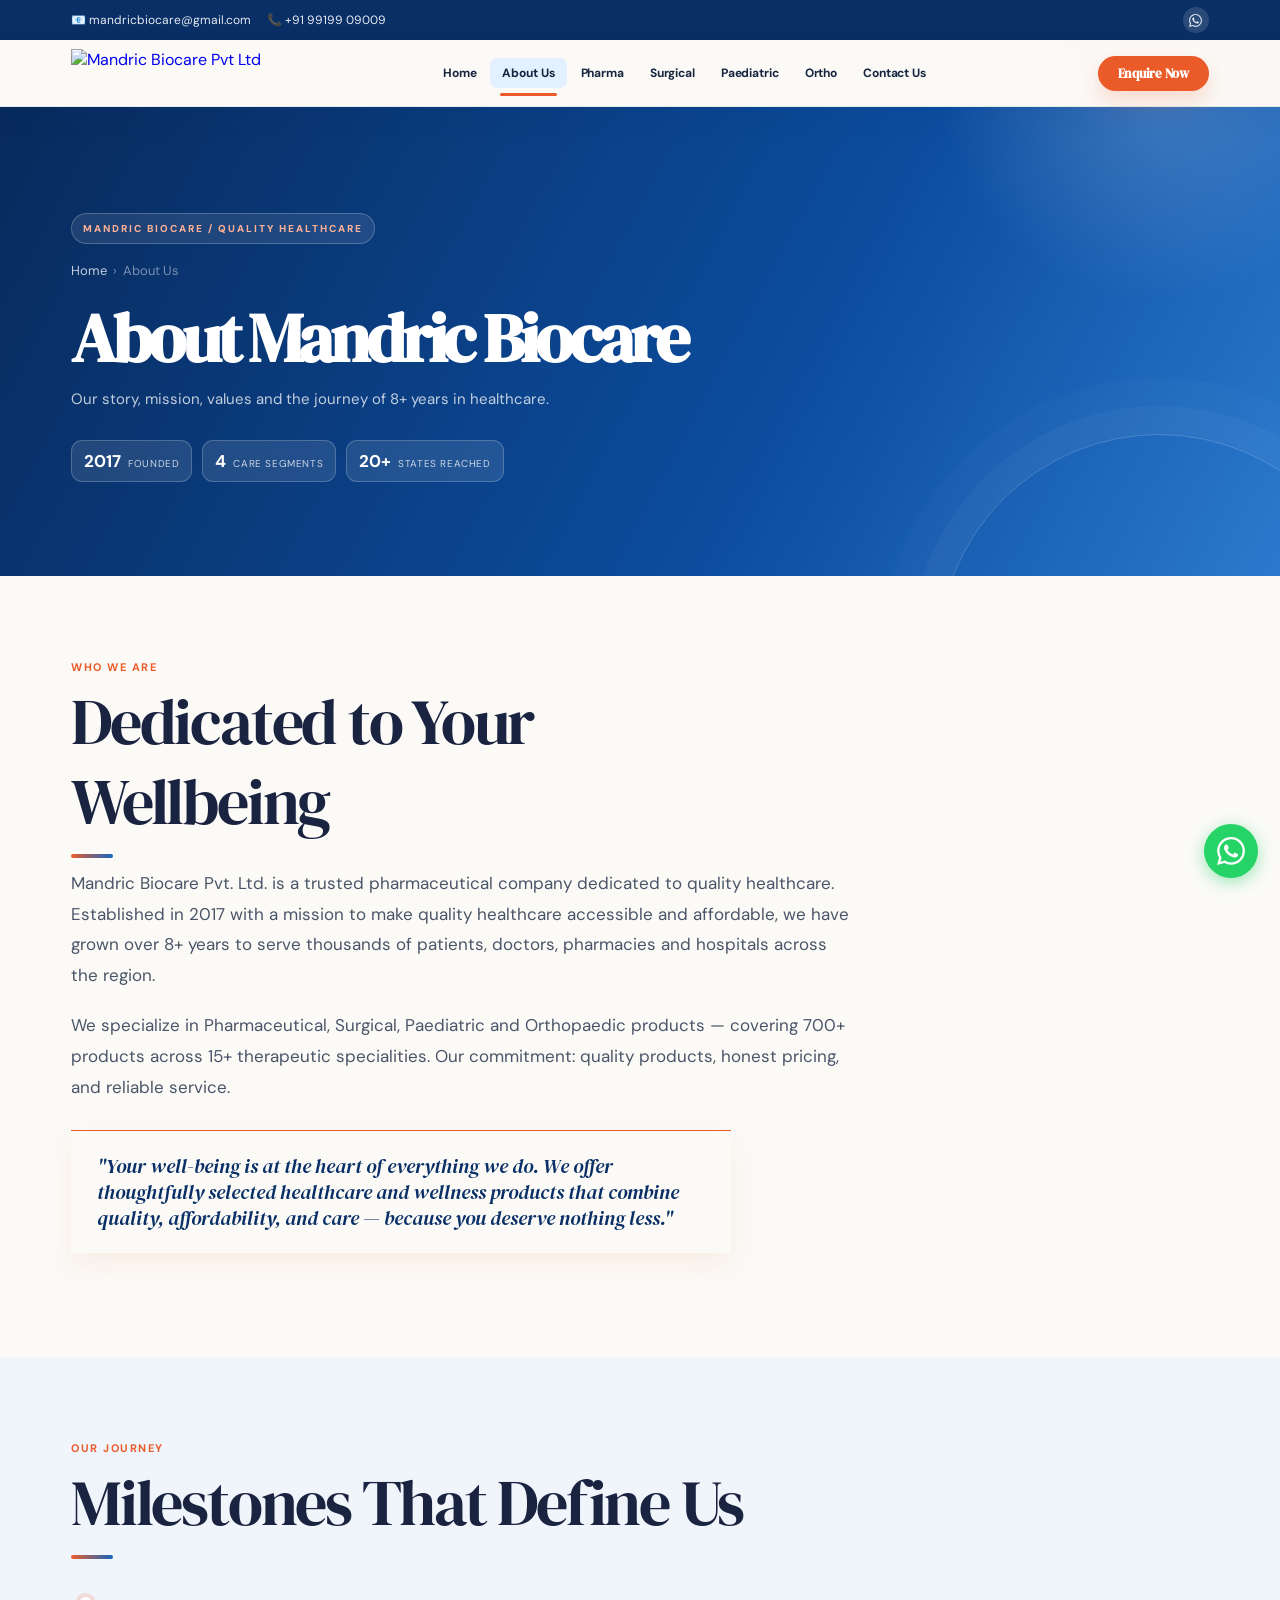
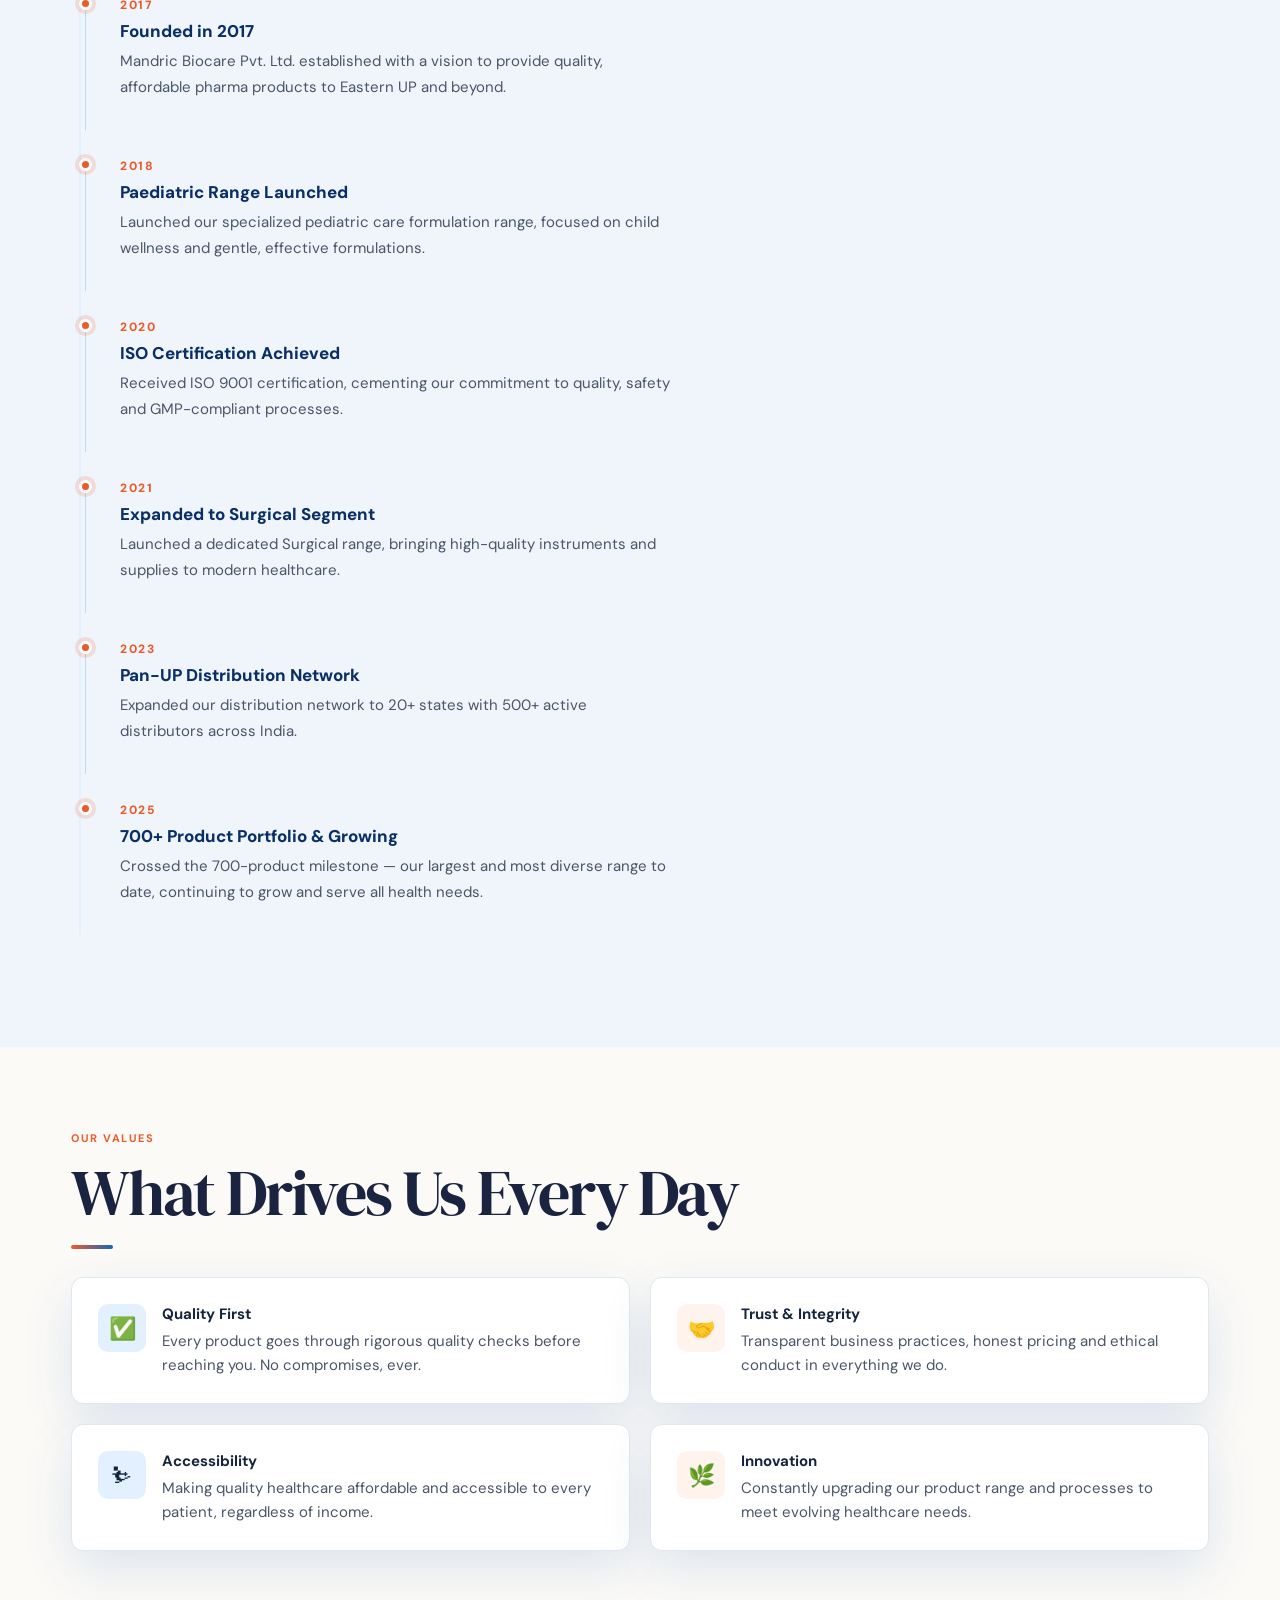
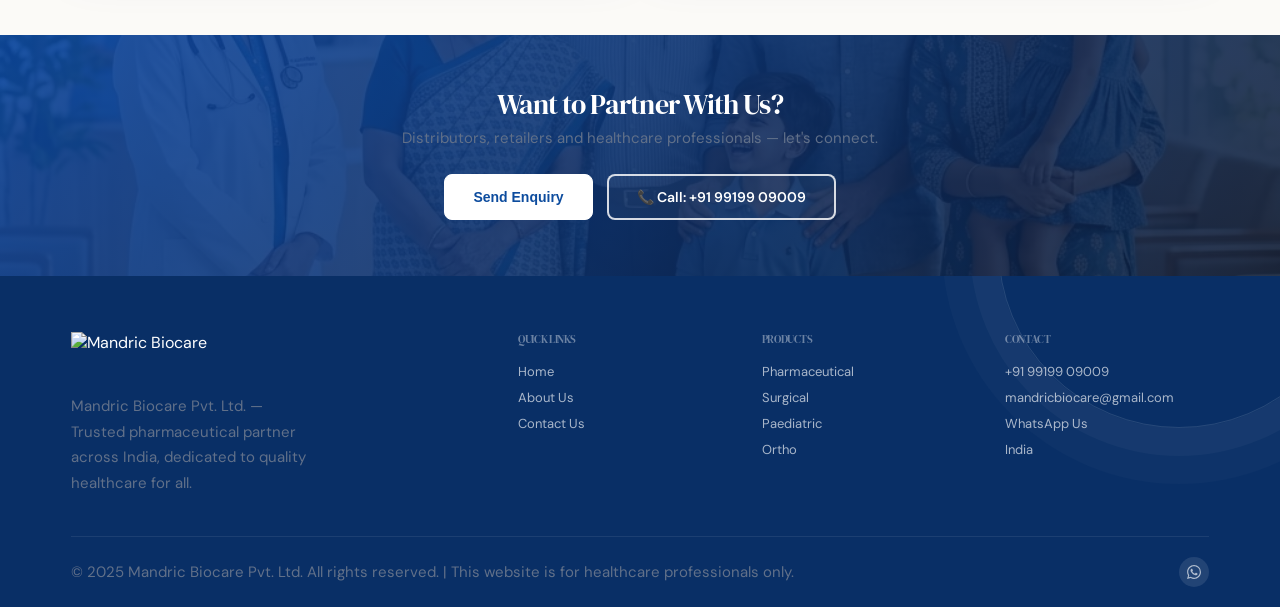
==== commit 85eb6132: "Fix partnership CTA and mobile enquiry modal" ====
--- a/about.html
+++ b/about.html
@@ -23,7 +23,7 @@
 <title>About Us | Mandric Biocare Pvt. Ltd.</title>
 <link href="https://fonts.googleapis.com" rel="preconnect"/>
 <link href="https://fonts.googleapis.com/css2?family=DM+Sans:wght@400;500;600;700&amp;family=DM+Serif+Display&amp;display=swap" rel="stylesheet"/>
-<link href="styles.css?v=marquee-infinite-v5" rel="stylesheet"/>
+<link href="styles.css?v=marquee-reference-v9" rel="stylesheet"/>
 </head>
 <body class="premium-page page-about visual-language-v3"><div aria-hidden="true" class="visual-ambient"></div>
 <!-- WhatsApp Float -->
@@ -48,7 +48,7 @@
 <div id="enquiryForm">
 <div class="form-row">
 <div class="form-group"><label>Full Name *</label><input id="eq-name" placeholder="Your name" type="text"/></div>
-<div class="form-group"><label>Phone *</label><input id="eq-phone" placeholder="+91 99199 09009" type="tel"/></div>
+<div class="form-group"><label>Phone *</label><input id="eq-phone" placeholder="Your phone number" type="tel"/></div>
 </div>
 <div class="form-group"><label>Email</label><input id="eq-email" placeholder="you@email.com" type="email"/></div>
 <div class="form-group"><label>Enquiry Type *</label>
@@ -233,6 +233,8 @@
 </div>
 </section>
 <div class="enquiry-cta">
+<div aria-hidden="true" class="enquiry-cta-bg"></div>
+<div aria-hidden="true" class="enquiry-cta-overlay"></div>
 <div class="container">
 <h2>Want to Partner With Us?</h2>
 <p>Distributors, retailers and healthcare professionals — let's connect.</p>
@@ -270,6 +272,6 @@
 </div>
 </div>
 </footer>
-<script src="js/app.js?v=20260823-featured-product"></script>
+<script src="js/app.js?v=pharma-rabidric-v4"></script>
 </body>
 </html>
--- a/styles.css
+++ b/styles.css
@@ -4984,3 +4984,275 @@
 @media (prefers-reduced-motion: reduce) {
   .home-v2-marquee-track { animation: none !important; }
 }
+
+
+/* Seamless marquee loop: the second identical set occupies the exact reset distance. */
+.home-v2-marquee {
+  overflow: hidden;
+  border-radius: 0;
+}
+.home-v2-marquee-track {
+  display: flex;
+  flex-wrap: nowrap;
+  width: max-content;
+  min-width: max-content;
+  gap: 0;
+  transform: translate3d(0, 0, 0);
+  animation: marqueeSeamlessLinear 10s linear infinite !important;
+  will-change: transform;
+}
+.home-v2-marquee-track .marquee-set {
+  display: flex;
+  flex: 0 0 auto;
+  min-width: max-content;
+  white-space: nowrap;
+}
+.home-v2-marquee-track span,
+.home-v2-marquee-track i {
+  position: static;
+  transform: none !important;
+}
+@keyframes marqueeSeamlessLinear {
+  from { transform: translate3d(0, 0, 0); }
+  to { transform: translate3d(-50%, 0, 0); }
+}
+@media (max-width: 560px) {
+  .home-v2-marquee-track { animation-duration: 8s !important; }
+}
+@media (prefers-reduced-motion: reduce) {
+  .home-v2-marquee-track { animation: none !important; }
+}
+
+
+/* Reference-style marquee: independent items on a continuous straight ticker. */
+.home-v2-marquee {
+  position: relative;
+  overflow: hidden;
+  min-height: 58px;
+  padding: 0;
+  border: 0;
+  background: var(--navy, #07192c);
+  color: #fff;
+  white-space: nowrap;
+}
+.home-v2-marquee::before {
+  display: none;
+}
+.home-v2-marquee::after {
+  content: '';
+  position: absolute;
+  inset: 0;
+  z-index: 2;
+  pointer-events: none;
+  background: linear-gradient(90deg, #07192c 0%, rgba(7,25,44,0) 12%, rgba(7,25,44,0) 88%, #07192c 100%);
+}
+.home-v2-marquee-track {
+  display: flex;
+  align-items: center;
+  width: max-content;
+  min-width: max-content;
+  height: 58px;
+  gap: 0;
+  animation: marqueeReferenceLoop 18s linear infinite !important;
+  will-change: transform;
+}
+.home-v2-marquee-track .marquee-set {
+  display: flex;
+  flex: 0 0 auto;
+  align-items: center;
+  gap: 0;
+  min-width: max-content;
+  padding: 0 1.25rem;
+}
+.home-v2-marquee-track span {
+  display: inline-flex;
+  align-items: center;
+  color: #f8fbff;
+  font-family: var(--font-body, 'DM Sans', sans-serif);
+  font-size: clamp(.72rem, 1vw, .9rem);
+  font-weight: 700;
+  letter-spacing: .16em;
+  line-height: 1;
+  white-space: nowrap;
+}
+.home-v2-marquee-track i {
+  display: inline-flex;
+  align-items: center;
+  justify-content: center;
+  width: auto;
+  height: auto;
+  margin: 0 1.7rem;
+  border: 0;
+  border-radius: 0;
+  background: transparent;
+  color: var(--orange, #e8450a);
+  font-size: 1rem;
+  font-style: normal;
+  line-height: 1;
+}
+@keyframes marqueeReferenceLoop {
+  from { transform: translate3d(0, 0, 0); }
+  to { transform: translate3d(-50%, 0, 0); }
+}
+@media (max-width: 560px) {
+  .home-v2-marquee,
+  .home-v2-marquee-track { min-height: 52px; height: 52px; }
+  .home-v2-marquee-track { animation-duration: 13s !important; }
+  .home-v2-marquee-track .marquee-set { padding: 0 .85rem; }
+  .home-v2-marquee-track span { font-size: .66rem; letter-spacing: .12em; }
+  .home-v2-marquee-track i { margin: 0 1.05rem; font-size: .82rem; }
+  .home-v2-marquee::after { background: linear-gradient(90deg, #07192c 0%, rgba(7,25,44,0) 9%, rgba(7,25,44,0) 91%, #07192c 100%); }
+}
+@media (prefers-reduced-motion: reduce) {
+  .home-v2-marquee-track { animation: none !important; }
+}
+
+
+/* Partnership CTA contrast and mobile interaction pass */
+.enquiry-cta {
+  isolation: isolate;
+  background: #0d4c9e;
+}
+.enquiry-cta-bg,
+.enquiry-cta-overlay {
+  pointer-events: none;
+}
+.enquiry-cta-bg {
+  background-attachment: scroll;
+}
+.btn-white,
+.btn-white-outline {
+  display: inline-flex;
+  align-items: center;
+  justify-content: center;
+  min-height: 46px;
+  line-height: 1.2;
+  text-decoration: none;
+  -webkit-tap-highlight-color: transparent;
+}
+.btn-white {
+  color: #0d4c9e;
+  background: #fff;
+  border: 1px solid #fff;
+}
+.btn-white:hover,
+.btn-white:focus-visible {
+  color: #082955;
+  background: #ffe9df;
+  border-color: #ffe9df;
+}
+.btn-white-outline {
+  color: #fff;
+  border: 2px solid rgba(255, 255, 255, .82);
+  background: rgba(255, 255, 255, .04);
+}
+.btn-white-outline:hover,
+.btn-white-outline:focus-visible {
+  color: #fff;
+  border-color: #fff;
+  background: rgba(255, 255, 255, .16);
+}
+
+/* Keep the document fixed while the modal owns all touch scrolling. */
+html.modal-open {
+  overflow: hidden;
+}
+body.modal-open {
+  position: fixed;
+  width: 100%;
+  overflow: hidden;
+  overscroll-behavior: none;
+}
+
+@media (max-width: 780px) {
+  .enquiry-cta-bg {
+    background-attachment: scroll;
+  }
+  .enquiry-cta-btns {
+    width: min(100%, 360px);
+    margin-inline: auto;
+  }
+  .modal-overlay.open {
+    align-items: flex-start;
+    justify-content: center;
+    animation: none;
+    opacity: 1;
+    overflow-y: auto;
+    overscroll-behavior: contain;
+    -webkit-overflow-scrolling: touch;
+    padding: max(12px, env(safe-area-inset-top)) max(8px, env(safe-area-inset-right)) max(12px, env(safe-area-inset-bottom)) max(8px, env(safe-area-inset-left));
+  }
+  .modal-v4,
+  .product-modal .modal-v4 {
+    width: min(100%, 620px);
+    animation: none;
+    opacity: 1;
+    transform: none;
+    filter: none;
+    max-height: none;
+    height: auto;
+    margin: 0 auto;
+    border-radius: 20px;
+  }
+  .modal-v4 .modal-split {
+    display: block;
+    min-height: 0;
+    max-height: none;
+  }
+  .modal-v4 .modal-showcase {
+    min-height: 0;
+    padding: 20px 18px 18px;
+  }
+  .modal-v4 .modal-showcase-art {
+    min-height: 150px;
+  }
+  .modal-v4 .modal-showcase-image {
+    width: 170px;
+    height: 170px;
+    border-width: 7px;
+  }
+  .modal-v4 .modal-showcase-bottom h3 {
+    max-width: 100%;
+    font-size: clamp(2rem, 10vw, 2.6rem);
+    line-height: .96;
+  }
+  .modal-v4 .modal-showcase-bottom p {
+    max-width: 100%;
+  }
+  .modal-v4 .showcase-signature {
+    margin-top: 14px;
+  }
+  .modal-v4 .modal-panel {
+    max-height: none;
+    overflow: visible;
+    padding: 24px 18px 22px;
+    scrollbar-gutter: auto;
+  }
+  .modal-v4 .modal-panel-head {
+    padding-right: 30px;
+  }
+  .modal-v4 .modal-panel-head h2 {
+    font-size: clamp(2rem, 9vw, 2.55rem);
+  }
+  .modal-v4 #enquiryForm .form-row {
+    grid-template-columns: 1fr;
+  }
+  .modal-v4 #enquiryForm input,
+  .modal-v4 #enquiryForm select,
+  .modal-v4 #enquiryForm textarea {
+    min-height: 46px;
+  }
+  .modal-v4 #enquiryForm textarea {
+    min-height: 108px;
+  }
+  .modal-v4 .modal-close {
+    top: 10px;
+    right: 10px;
+  }
+}
+
+@media (prefers-reduced-motion: reduce) {
+  .enquiry-cta-bg {
+    background-attachment: scroll;
+  }
+}
